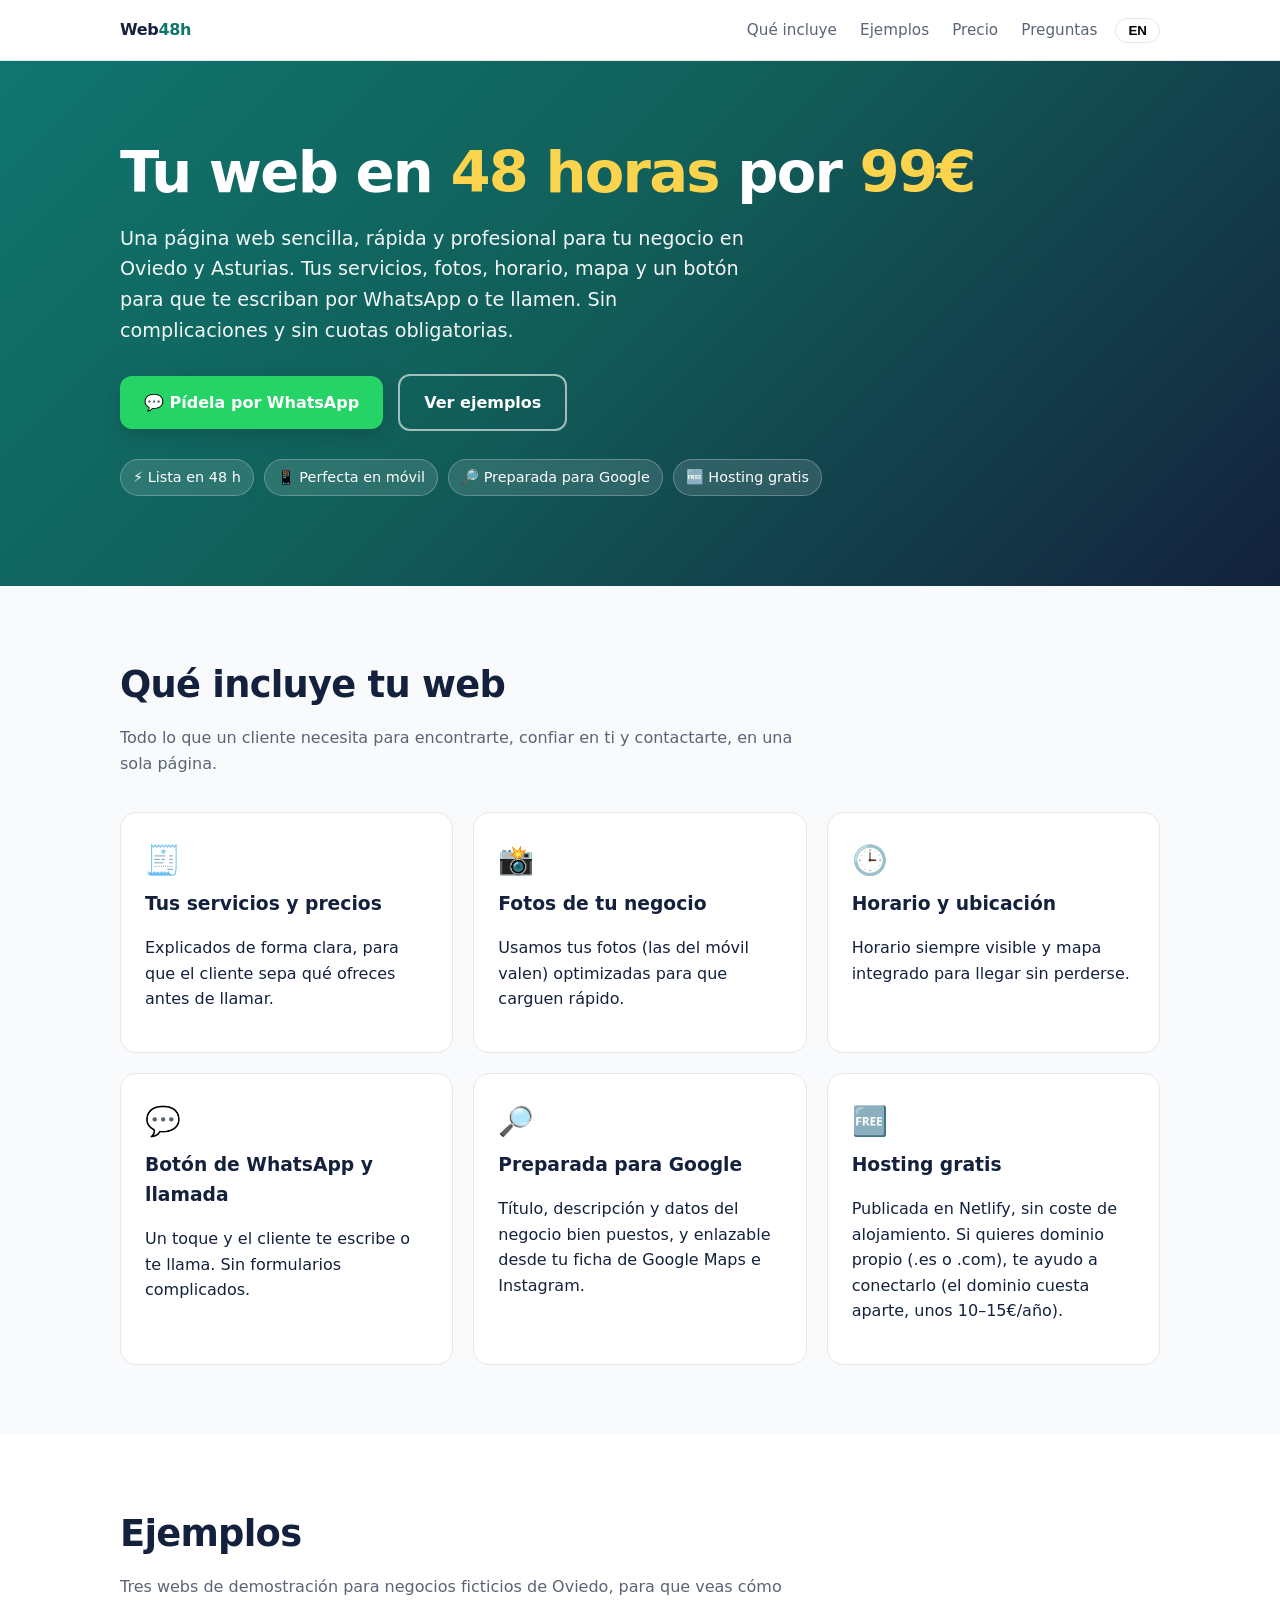
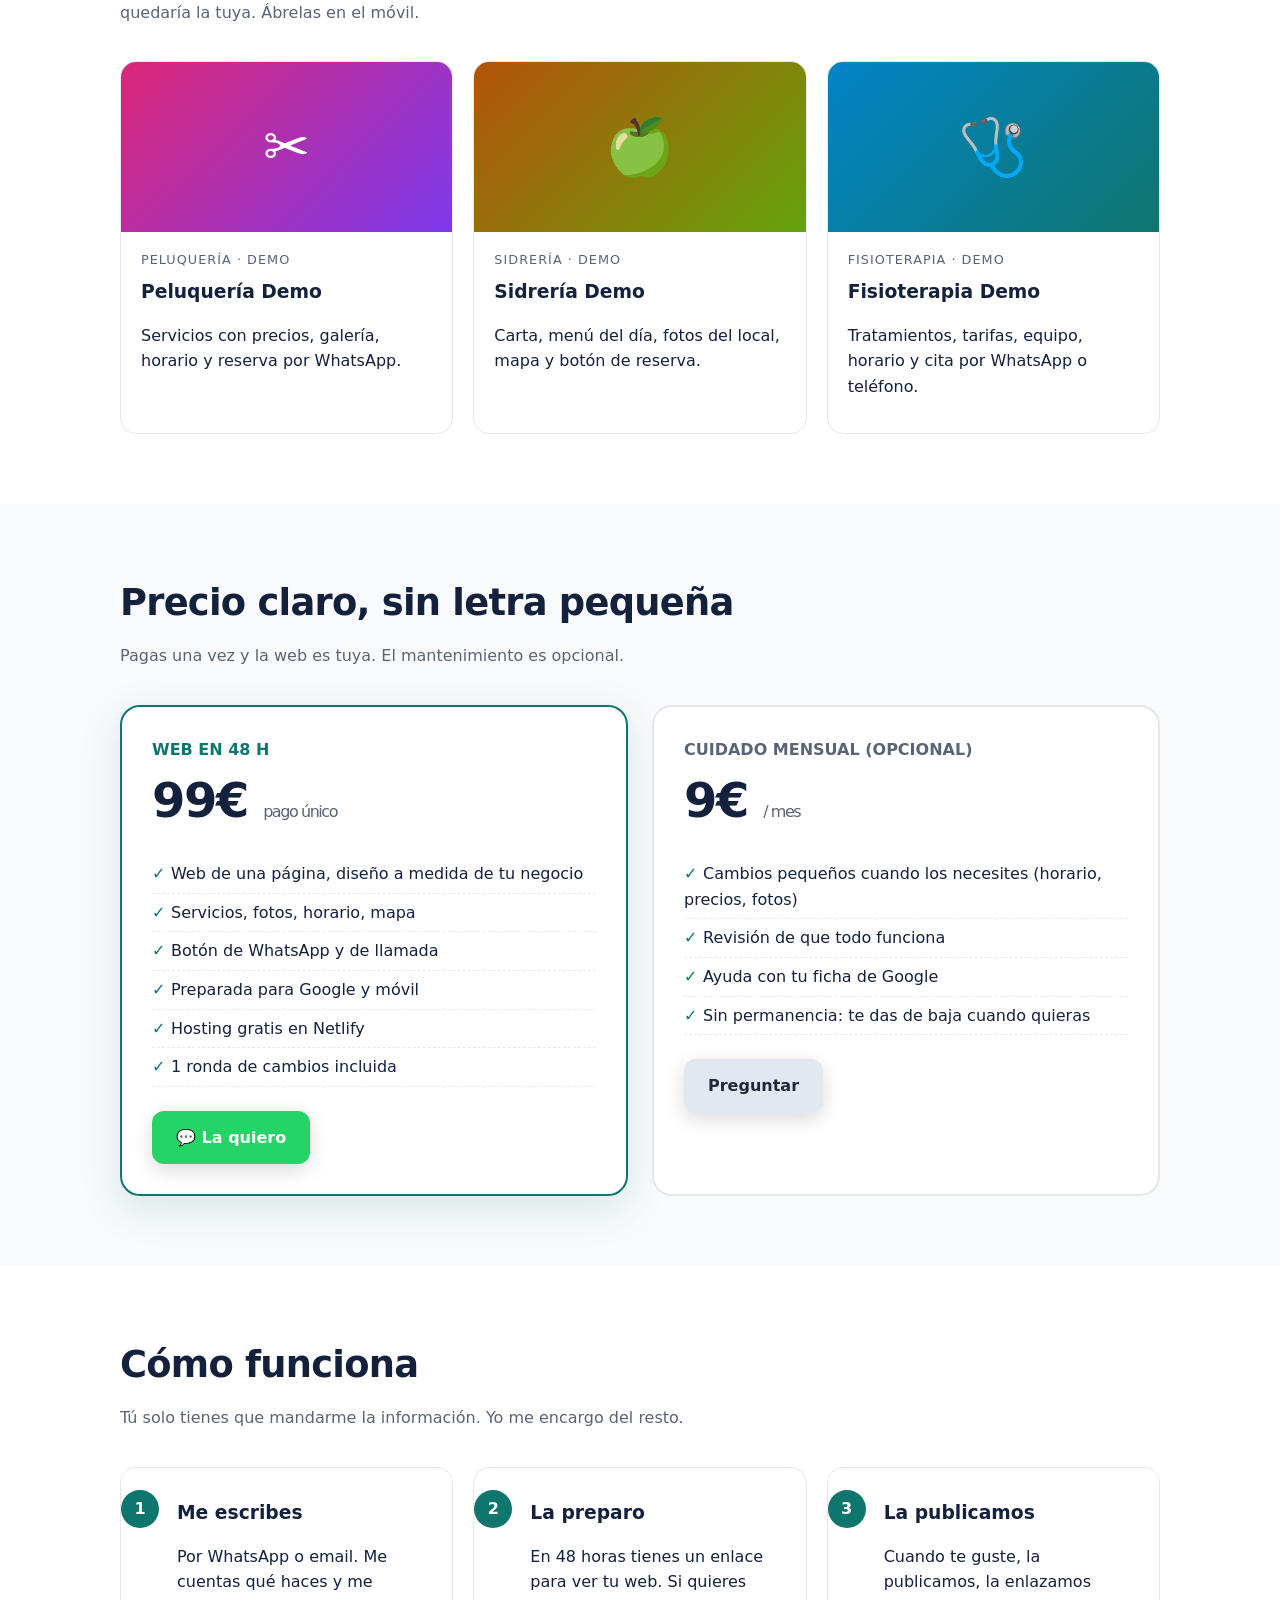
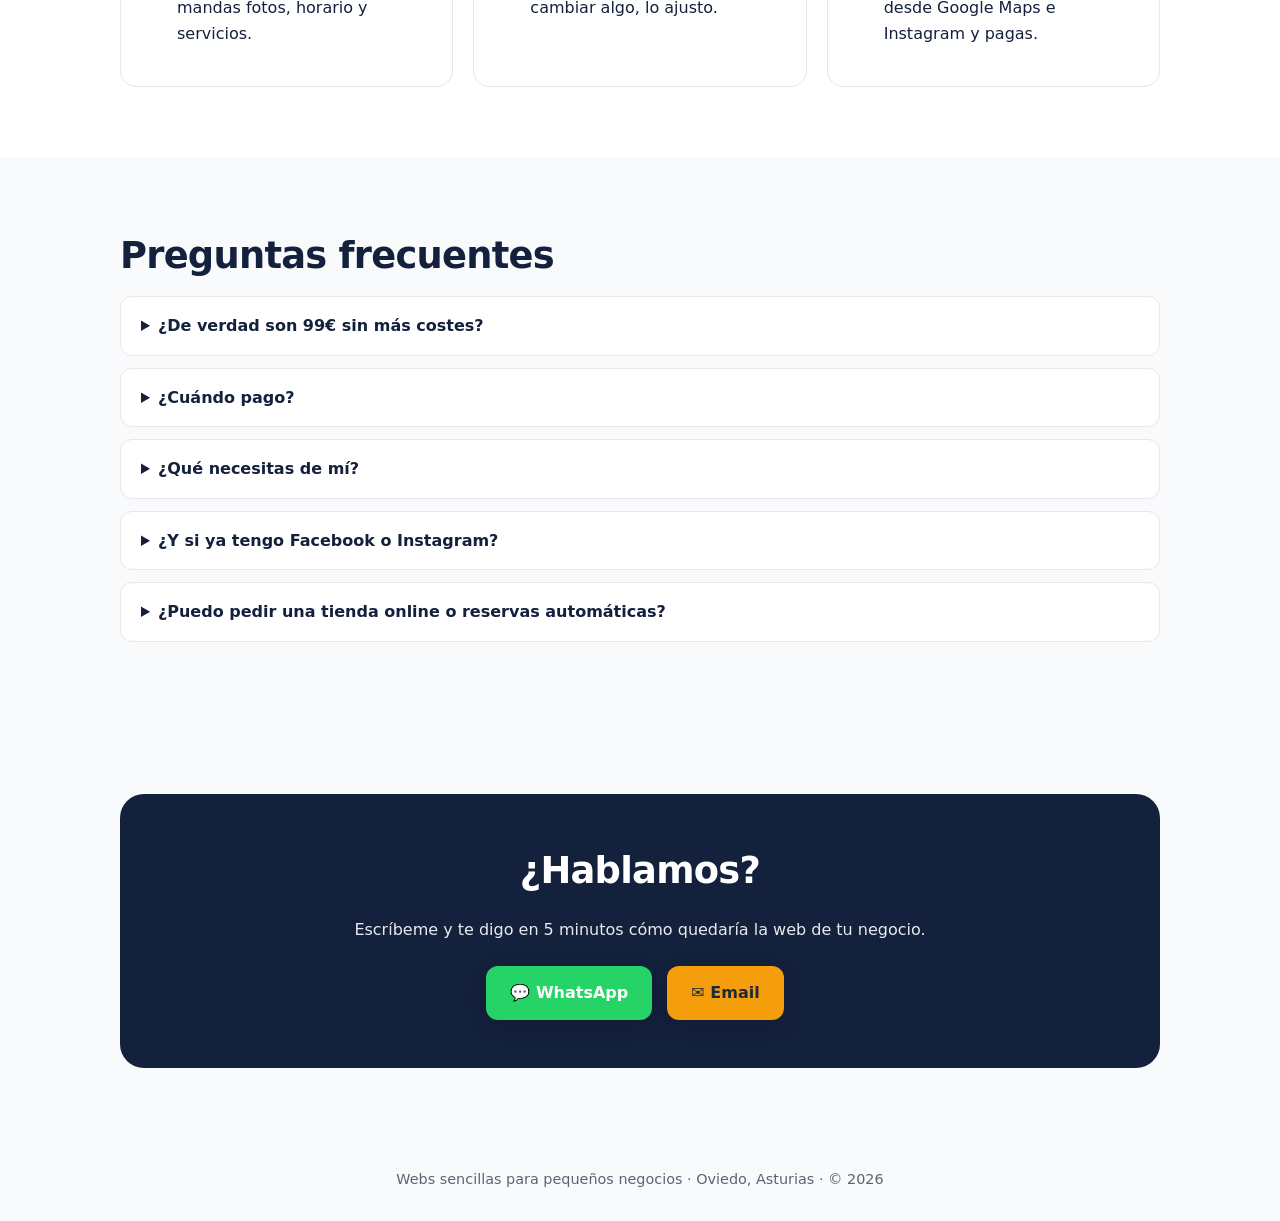
==== site/index.html @ c32708bf "Web48h offer page + 3 demo one-pagers" ====
<!DOCTYPE html>
<html lang="es">
<head>
<meta charset="utf-8">
<meta name="viewport" content="width=device-width, initial-scale=1">
<title>Tu web en 48 horas por 99€ | Webs para negocios de Oviedo y Asturias</title>
<meta name="description" content="Página web de una sola página para tu negocio en 48 horas por 99€: servicios, fotos, horario, mapa y botón de WhatsApp. Hosting gratis. Oviedo y Asturias.">
<meta property="og:title" content="Tu web en 48 horas por 99€">
<meta property="og:description" content="Web profesional de una página para pequeños negocios. Lista en 48 h. Hosting gratis.">
<style>
:root{--ink:#14213d;--muted:#5b6475;--brand:#0f766e;--brand2:#14b8a6;--accent:#f59e0b;--bg:#f8fafc;--card:#fff;--line:#e5e7eb}
*{box-sizing:border-box}html{scroll-behavior:smooth}
body{margin:0;font-family:system-ui,-apple-system,"Segoe UI",Roboto,Helvetica,Arial,sans-serif;color:var(--ink);background:var(--bg);line-height:1.6}
a{color:inherit}
.wrap{max-width:1080px;margin:0 auto;padding:0 20px}
header.top{position:sticky;top:0;background:rgba(255,255,255,.92);backdrop-filter:blur(8px);border-bottom:1px solid var(--line);z-index:10}
header.top .wrap{display:flex;align-items:center;justify-content:space-between;height:60px}
header.top .wrap>div{display:flex;align-items:center}
.logo{font-weight:800;letter-spacing:-.02em;text-decoration:none}.logo span{color:var(--brand)}
nav a{margin-left:18px;text-decoration:none;color:var(--muted);font-size:.95rem}
nav a:hover{color:var(--ink)}
.lang{margin-left:18px;border:1px solid var(--line);background:#fff;border-radius:999px;padding:4px 12px;cursor:pointer;font-weight:600}
.hero{background:linear-gradient(135deg,#0f766e 0%,#115e59 45%,#14213d 100%);color:#fff;padding:80px 0 90px}
.hero h1{font-size:clamp(2.2rem,5vw,3.6rem);line-height:1.1;margin:0 0 16px;letter-spacing:-.03em}
.hero h1 em{font-style:normal;color:#fcd34d}
.hero p.lead{font-size:1.2rem;max-width:640px;opacity:.95}
.btn{display:inline-flex;align-items:center;gap:8px;background:var(--accent);color:#1f2937;font-weight:700;text-decoration:none;padding:14px 24px;border-radius:12px;margin:8px 10px 0 0;box-shadow:0 6px 20px rgba(0,0,0,.15)}
.btn.ghost{background:transparent;color:#fff;border:2px solid rgba(255,255,255,.6);box-shadow:none}
.btn.wa{background:#25d366;color:#fff}
.badges{display:flex;flex-wrap:wrap;gap:10px;margin-top:28px}
.badge{background:rgba(255,255,255,.12);border:1px solid rgba(255,255,255,.25);padding:6px 12px;border-radius:999px;font-size:.9rem}
section{padding:70px 0}
h2{font-size:clamp(1.6rem,3vw,2.3rem);letter-spacing:-.02em;margin:0 0 10px}
.sub{color:var(--muted);margin:0 0 36px;max-width:680px}
.grid{display:grid;gap:20px}
.g3{grid-template-columns:repeat(auto-fit,minmax(250px,1fr))}
.card{background:var(--card);border:1px solid var(--line);border-radius:16px;padding:24px}
.card h3{margin:6px 0 8px}
.ico{font-size:1.8rem}
.price{display:grid;grid-template-columns:repeat(auto-fit,minmax(280px,1fr));gap:24px}
.plan{background:#fff;border:2px solid var(--line);border-radius:20px;padding:30px}
.plan.main{border-color:var(--brand);box-shadow:0 12px 40px rgba(15,118,110,.15)}
.plan .amt{font-size:3rem;font-weight:800;letter-spacing:-.03em}
.plan .amt small{font-size:1rem;color:var(--muted);font-weight:500}
.plan ul{padding-left:0;list-style:none}.plan li{padding:6px 0;border-bottom:1px dashed var(--line)}
.plan li::before{content:"✓ ";color:var(--brand);font-weight:800}
.demo{overflow:hidden;padding:0;text-decoration:none;transition:transform .15s}
.demo:hover{transform:translateY(-4px)}
.demo .thumb{height:170px;display:flex;align-items:center;justify-content:center;font-size:3.5rem;color:#fff}
.demo .body{padding:18px 20px}
.demo .tag{font-size:.8rem;color:var(--muted);text-transform:uppercase;letter-spacing:.08em}
.steps{counter-reset:s}.step{position:relative;padding-left:56px}
.step::before{counter-increment:s;content:counter(s);position:absolute;left:0;top:22px;width:38px;height:38px;border-radius:50%;background:var(--brand);color:#fff;display:flex;align-items:center;justify-content:center;font-weight:800}
details{background:#fff;border:1px solid var(--line);border-radius:12px;padding:16px 20px;margin-bottom:12px}
summary{font-weight:700;cursor:pointer}
.cta{background:var(--ink);color:#fff;border-radius:24px;padding:48px;text-align:center}
.cta p{opacity:.9}
footer{padding:30px 0;color:var(--muted);font-size:.9rem;text-align:center}
[data-en]{}
body.en [data-es-only]{display:none}
@media(max-width:700px){nav a{display:none}.cta{padding:30px 20px}}
</style>
</head>
<body>
<header class="top"><div class="wrap">
  <a class="logo" href="#">Web<span>48h</span></a>
  <div>
    <nav>
      <a href="#que" data-i18n="nav1">Qué incluye</a>
      <a href="#ejemplos" data-i18n="nav2">Ejemplos</a>
      <a href="#precio" data-i18n="nav3">Precio</a>
      <a href="#faq" data-i18n="nav4">Preguntas</a>
    </nav>
    <button class="lang" id="langBtn" aria-label="Cambiar idioma / Switch language">EN</button>
  </div>
</div></header>

<section class="hero"><div class="wrap">
  <h1 data-i18n-html="h1">Tu web en <em>48 horas</em> por <em>99€</em></h1>
  <p class="lead" data-i18n="lead">Una página web sencilla, rápida y profesional para tu negocio en Oviedo y Asturias. Tus servicios, fotos, horario, mapa y un botón para que te escriban por WhatsApp o te llamen. Sin complicaciones y sin cuotas obligatorias.</p>
  <a class="btn wa" href="#CONTACT" data-i18n="cta1">💬 Pídela por WhatsApp</a>
  <a class="btn ghost" href="#ejemplos" data-i18n="cta2">Ver ejemplos</a>
  <div class="badges">
    <span class="badge" data-i18n="b1">⚡ Lista en 48 h</span>
    <span class="badge" data-i18n="b2">📱 Perfecta en móvil</span>
    <span class="badge" data-i18n="b3">🔎 Preparada para Google</span>
    <span class="badge" data-i18n="b4">🆓 Hosting gratis</span>
  </div>
</div></section>

<section id="que"><div class="wrap">
  <h2 data-i18n="q_t">Qué incluye tu web</h2>
  <p class="sub" data-i18n="q_s">Todo lo que un cliente necesita para encontrarte, confiar en ti y contactarte, en una sola página.</p>
  <div class="grid g3">
    <div class="card"><div class="ico">🧾</div><h3 data-i18n="f1t">Tus servicios y precios</h3><p data-i18n="f1d">Explicados de forma clara, para que el cliente sepa qué ofreces antes de llamar.</p></div>
    <div class="card"><div class="ico">📸</div><h3 data-i18n="f2t">Fotos de tu negocio</h3><p data-i18n="f2d">Usamos tus fotos (las del móvil valen) optimizadas para que carguen rápido.</p></div>
    <div class="card"><div class="ico">🕒</div><h3 data-i18n="f3t">Horario y ubicación</h3><p data-i18n="f3d">Horario siempre visible y mapa integrado para llegar sin perderse.</p></div>
    <div class="card"><div class="ico">💬</div><h3 data-i18n="f4t">Botón de WhatsApp y llamada</h3><p data-i18n="f4d">Un toque y el cliente te escribe o te llama. Sin formularios complicados.</p></div>
    <div class="card"><div class="ico">🔎</div><h3 data-i18n="f5t">Preparada para Google</h3><p data-i18n="f5d">Título, descripción y datos del negocio bien puestos, y enlazable desde tu ficha de Google Maps e Instagram.</p></div>
    <div class="card"><div class="ico">🆓</div><h3 data-i18n="f6t">Hosting gratis</h3><p data-i18n="f6d">Publicada en Netlify, sin coste de alojamiento. Si quieres dominio propio (.es o .com), te ayudo a conectarlo (el dominio cuesta aparte, unos 10–15€/año).</p></div>
  </div>
</div></section>

<section id="ejemplos" style="background:#fff"><div class="wrap">
  <h2 data-i18n="e_t">Ejemplos</h2>
  <p class="sub" data-i18n="e_s">Tres webs de demostración para negocios ficticios de Oviedo, para que veas cómo quedaría la tuya. Ábrelas en el móvil.</p>
  <div class="grid g3">
    <a class="card demo" href="demo-peluqueria/"><div class="thumb" style="background:linear-gradient(135deg,#db2777,#7c3aed)">✂️</div><div class="body"><div class="tag" data-i18n="d1tag">Peluquería · Demo</div><h3>Peluquería Demo</h3><p data-i18n="d1d">Servicios con precios, galería, horario y reserva por WhatsApp.</p></div></a>
    <a class="card demo" href="demo-sidreria/"><div class="thumb" style="background:linear-gradient(135deg,#b45309,#65a30d)">🍏</div><div class="body"><div class="tag" data-i18n="d2tag">Sidrería · Demo</div><h3>Sidrería Demo</h3><p data-i18n="d2d">Carta, menú del día, fotos del local, mapa y botón de reserva.</p></div></a>
    <a class="card demo" href="demo-fisioterapia/"><div class="thumb" style="background:linear-gradient(135deg,#0284c7,#0f766e)">🩺</div><div class="body"><div class="tag" data-i18n="d3tag">Fisioterapia · Demo</div><h3>Fisioterapia Demo</h3><p data-i18n="d3d">Tratamientos, tarifas, equipo, horario y cita por WhatsApp o teléfono.</p></div></a>
  </div>
</div></section>

<section id="precio"><div class="wrap">
  <h2 data-i18n="p_t">Precio claro, sin letra pequeña</h2>
  <p class="sub" data-i18n="p_s">Pagas una vez y la web es tuya. El mantenimiento es opcional.</p>
  <div class="price">
    <div class="plan main">
      <div class="tag" style="color:var(--brand);font-weight:700" data-i18n="pl1tag">WEB EN 48 H</div>
      <div class="amt">99€ <small data-i18n="pl1once">pago único</small></div>
      <ul>
        <li data-i18n="pl1a">Web de una página, diseño a medida de tu negocio</li>
        <li data-i18n="pl1b">Servicios, fotos, horario, mapa</li>
        <li data-i18n="pl1c">Botón de WhatsApp y de llamada</li>
        <li data-i18n="pl1d">Preparada para Google y móvil</li>
        <li data-i18n="pl1e">Hosting gratis en Netlify</li>
        <li data-i18n="pl1f">1 ronda de cambios incluida</li>
      </ul>
      <a class="btn wa" href="#CONTACT" data-i18n="cta3">💬 La quiero</a>
    </div>
    <div class="plan">
      <div class="tag" style="color:var(--muted);font-weight:700" data-i18n="pl2tag">CUIDADO MENSUAL (OPCIONAL)</div>
      <div class="amt">9€ <small data-i18n="pl2mo">/ mes</small></div>
      <ul>
        <li data-i18n="pl2a">Cambios pequeños cuando los necesites (horario, precios, fotos)</li>
        <li data-i18n="pl2b">Revisión de que todo funciona</li>
        <li data-i18n="pl2c">Ayuda con tu ficha de Google</li>
        <li data-i18n="pl2d">Sin permanencia: te das de baja cuando quieras</li>
      </ul>
      <a class="btn" href="#CONTACT" style="background:#e2e8f0" data-i18n="cta4">Preguntar</a>
    </div>
  </div>
</div></section>

<section style="background:#fff"><div class="wrap">
  <h2 data-i18n="s_t">Cómo funciona</h2>
  <p class="sub" data-i18n="s_s">Tú solo tienes que mandarme la información. Yo me encargo del resto.</p>
  <div class="grid g3 steps">
    <div class="card step"><h3 data-i18n="s1t">Me escribes</h3><p data-i18n="s1d">Por WhatsApp o email. Me cuentas qué haces y me mandas fotos, horario y servicios.</p></div>
    <div class="card step"><h3 data-i18n="s2t">La preparo</h3><p data-i18n="s2d">En 48 horas tienes un enlace para ver tu web. Si quieres cambiar algo, lo ajusto.</p></div>
    <div class="card step"><h3 data-i18n="s3t">La publicamos</h3><p data-i18n="s3d">Cuando te guste, la publicamos, la enlazamos desde Google Maps e Instagram y pagas.</p></div>
  </div>
</div></section>

<section id="faq"><div class="wrap">
  <h2 data-i18n="faq_t">Preguntas frecuentes</h2>
  <details><summary data-i18n="fq1">¿De verdad son 99€ sin más costes?</summary><p data-i18n="fa1">Sí. La web y el hosting en Netlify no tienen coste adicional. Lo único opcional es un dominio propio (.es / .com, unos 10–15€ al año, lo pagas tú directamente) y el cuidado mensual de 9€ si lo quieres.</p></details>
  <details><summary data-i18n="fq2">¿Cuándo pago?</summary><p data-i18n="fa2">Cuando hayas visto la web y te guste. Así no arriesgas nada.</p></details>
  <details><summary data-i18n="fq3">¿Qué necesitas de mí?</summary><p data-i18n="fa3">Nombre del negocio, servicios (y precios si quieres mostrarlos), horario, dirección, teléfono/WhatsApp y unas cuantas fotos. Si ya tienes Instagram o ficha de Google, puedo sacar mucho de ahí.</p></details>
  <details><summary data-i18n="fq4">¿Y si ya tengo Facebook o Instagram?</summary><p data-i18n="fa4">Perfecto, se complementan. Las redes van bien para el día a día, pero una web aparece en Google, carga rápido y da toda la información de un vistazo sin necesidad de tener cuenta.</p></details>
  <details><summary data-i18n="fq5">¿Puedo pedir una tienda online o reservas automáticas?</summary><p data-i18n="fa5">Esta oferta es para una web de una página. Si necesitas algo más grande, lo hablamos y te doy un presupuesto aparte.</p></details>
</div></section>

<section><div class="wrap">
  <div class="cta">
    <h2 data-i18n="c_t">¿Hablamos?</h2>
    <p data-i18n="c_s">Escríbeme y te digo en 5 minutos cómo quedaría la web de tu negocio.</p>
    <a class="btn wa" href="#CONTACT" data-i18n="cta5">💬 WhatsApp</a>
    <a class="btn" href="#CONTACT" data-i18n="cta6">✉️ Email</a>
  </div>
</div></section>

<footer><div class="wrap"><span data-i18n="foot">Webs sencillas para pequeños negocios · Oviedo, Asturias</span> · © 2026</div></footer>

<script>
const EN={
nav1:"What's included",nav2:"Examples",nav3:"Price",nav4:"FAQ",
h1:'Your website in <em>48 hours</em> for <em>€99</em>',
lead:"A simple, fast, professional website for your business in Oviedo and Asturias. Your services, photos, opening hours, map and a button so customers can WhatsApp or call you. No hassle and no mandatory fees.",
cta1:"💬 Ask on WhatsApp",cta2:"See examples",b1:"⚡ Ready in 48 h",b2:"📱 Mobile-perfect",b3:"🔎 Google-ready",b4:"🆓 Free hosting",
q_t:"What your website includes",q_s:"Everything a customer needs to find you, trust you and contact you — on a single page.",
f1t:"Your services and prices",f1d:"Clearly explained, so customers know what you offer before they call.",
f2t:"Photos of your business",f2d:"We use your photos (phone photos are fine), optimised to load fast.",
f3t:"Hours and location",f3d:"Opening hours always visible and an embedded map so nobody gets lost.",
f4t:"WhatsApp and call button",f4d:"One tap and the customer messages or calls you. No complicated forms.",
f5t:"Google-ready",f5d:"Proper title, description and business details, linkable from your Google Maps listing and Instagram.",
f6t:"Free hosting",f6d:"Published on Netlify at no hosting cost. Want your own domain (.es or .com)? I'll help connect it (the domain itself costs about €10–15/year).",
e_t:"Examples",e_s:"Three demo websites for fictional Oviedo businesses, so you can see how yours would look. Open them on your phone.",
d1tag:"Hair salon · Demo",d1d:"Services with prices, gallery, hours and WhatsApp booking.",
d2tag:"Cider house · Demo",d2d:"Menu, daily set menu, photos, map and booking button.",
d3tag:"Physiotherapy · Demo",d3d:"Treatments, rates, team, hours and appointments via WhatsApp or phone.",
p_t:"Clear pricing, no fine print",p_s:"Pay once and the website is yours. Maintenance is optional.",
pl1tag:"WEBSITE IN 48 H",pl1once:"one-off",pl1a:"One-page website, designed for your business",pl1b:"Services, photos, hours, map",pl1c:"WhatsApp and call button",pl1d:"Google- and mobile-ready",pl1e:"Free hosting on Netlify",pl1f:"1 round of changes included",cta3:"💬 I want it",
pl2tag:"MONTHLY CARE (OPTIONAL)",pl2mo:"/ month",pl2a:"Small changes whenever you need them (hours, prices, photos)",pl2b:"Regular check that everything works",pl2c:"Help with your Google Business listing",pl2d:"No lock-in: cancel anytime",cta4:"Ask",
s_t:"How it works",s_s:"You just send me the info. I handle the rest.",
s1t:"You message me",s1d:"Via WhatsApp or email. Tell me what you do and send photos, hours and services.",
s2t:"I build it",s2d:"Within 48 hours you get a link to preview your site. Want changes? I'll adjust it.",
s3t:"We publish it",s3d:"Once you're happy, we publish it, link it from Google Maps and Instagram, and you pay.",
faq_t:"FAQ",fq1:"Is it really €99 with no extra costs?",fa1:"Yes. The website and Netlify hosting have no extra cost. The only optional extras are your own domain (.es / .com, about €10–15/year, paid directly by you) and the €9 monthly care if you want it.",
fq2:"When do I pay?",fa2:"Once you've seen the website and you like it. So there's no risk for you.",
fq3:"What do you need from me?",fa3:"Business name, services (and prices if you want to show them), hours, address, phone/WhatsApp and a few photos. If you already have Instagram or a Google listing, I can take a lot from there.",
fq4:"What if I already have Facebook or Instagram?",fa4:"Great — they complement each other. Social media is good for day-to-day, but a website shows up on Google, loads fast and gives all the info at a glance without needing an account.",
fq5:"Can I get an online shop or automatic bookings?",fa5:"This offer is for a one-page website. If you need something bigger, let's talk and I'll quote it separately.",
c_t:"Shall we talk?",c_s:"Message me and in 5 minutes I'll tell you how your business website could look.",cta5:"💬 WhatsApp",cta6:"✉️ Email",
foot:"Simple websites for small businesses · Oviedo, Asturias"};
const ES={};document.querySelectorAll('[data-i18n]').forEach(e=>ES[e.dataset.i18n]=e.textContent);
document.querySelectorAll('[data-i18n-html]').forEach(e=>ES[e.dataset.i18nHtml]=e.innerHTML);
const ES_TITLE=document.title,EN_TITLE="Your website in 48 hours for €99 | Websites for Oviedo & Asturias businesses";
function setLang(l){const d=l==='en'?EN:ES;
document.querySelectorAll('[data-i18n]').forEach(e=>{const k=e.dataset.i18n;if(d[k])e.textContent=d[k]});
document.querySelectorAll('[data-i18n-html]').forEach(e=>{const k=e.dataset.i18nHtml;if(d[k])e.innerHTML=d[k]});
document.documentElement.lang=l;document.title=l==='en'?EN_TITLE:ES_TITLE;
document.getElementById('langBtn').textContent=l==='en'?'ES':'EN';try{localStorage.setItem('lang',l)}catch(e){}}
document.getElementById('langBtn').onclick=()=>setLang(document.documentElement.lang==='en'?'es':'en');
if(location.hash==='#en'||(()=>{try{return localStorage.getItem('lang')==='en'}catch(e){return false}})())setLang('en');
</script>
</body>
</html>
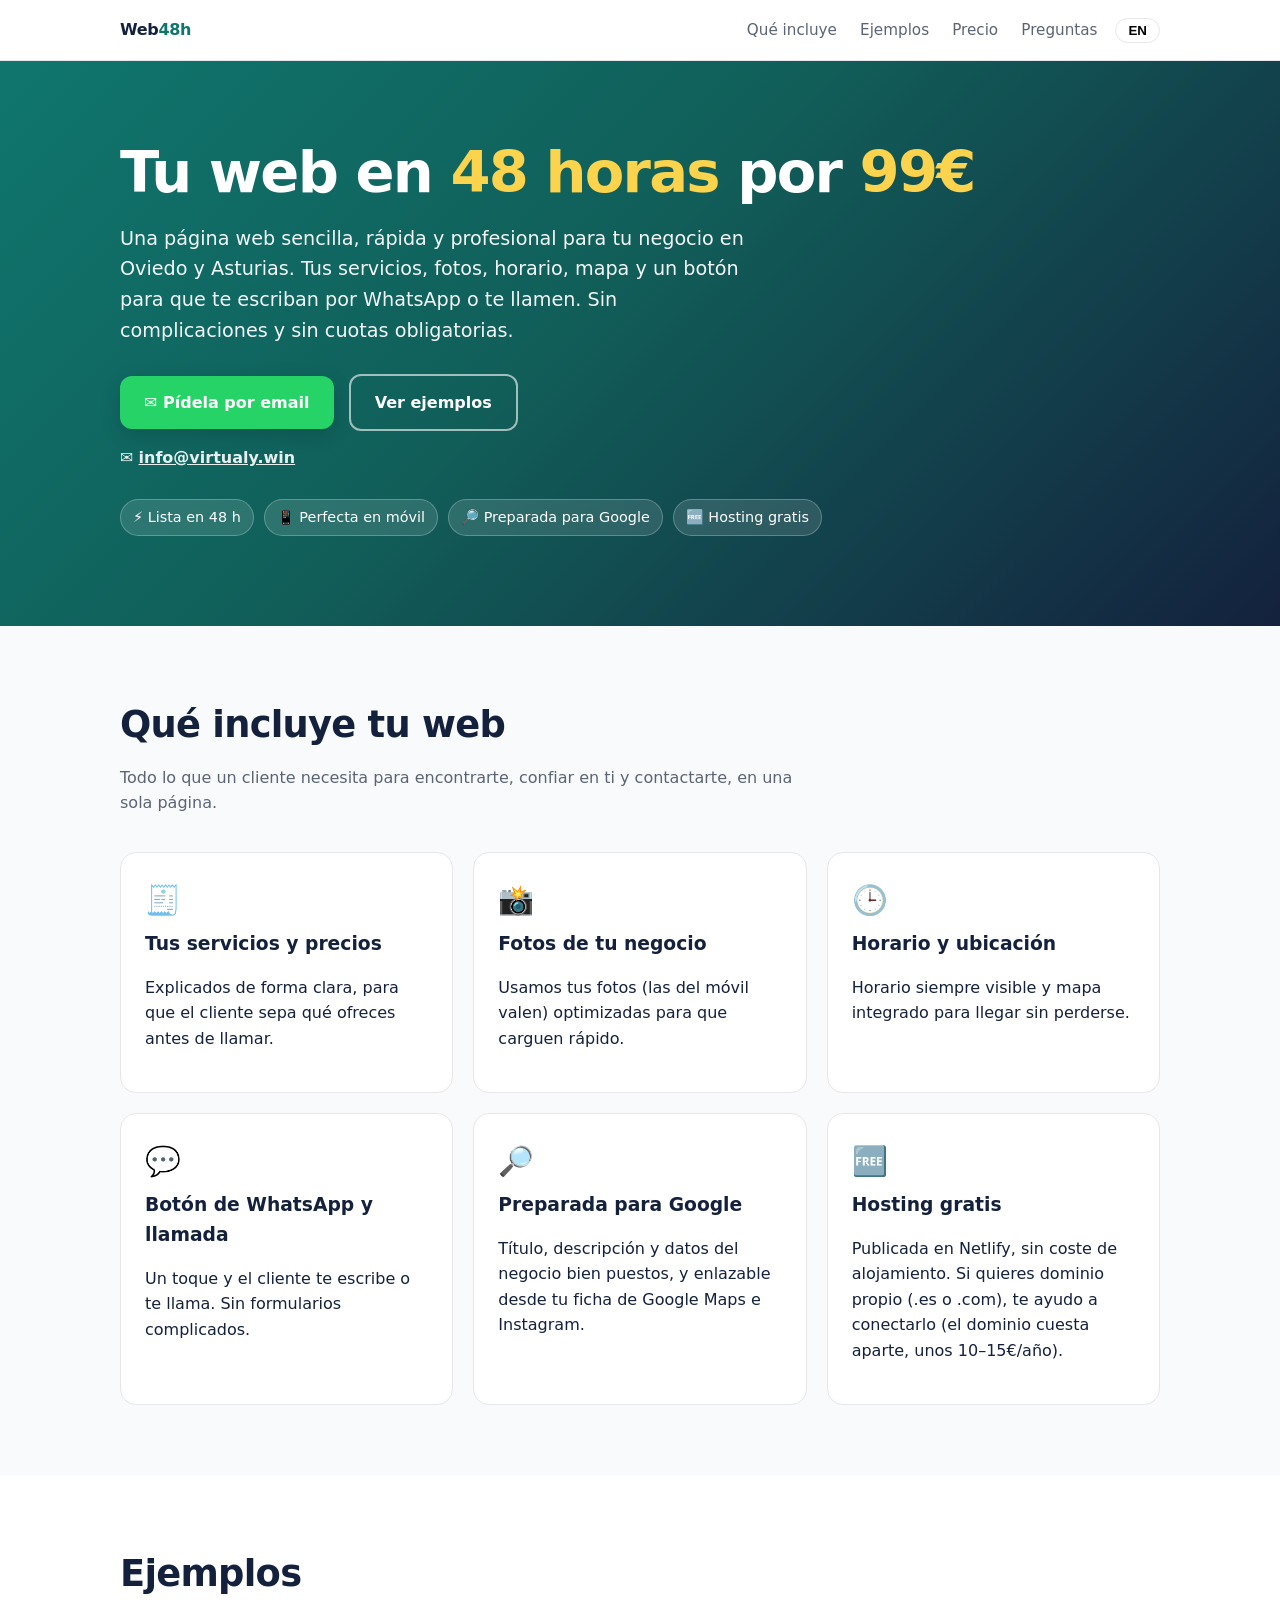
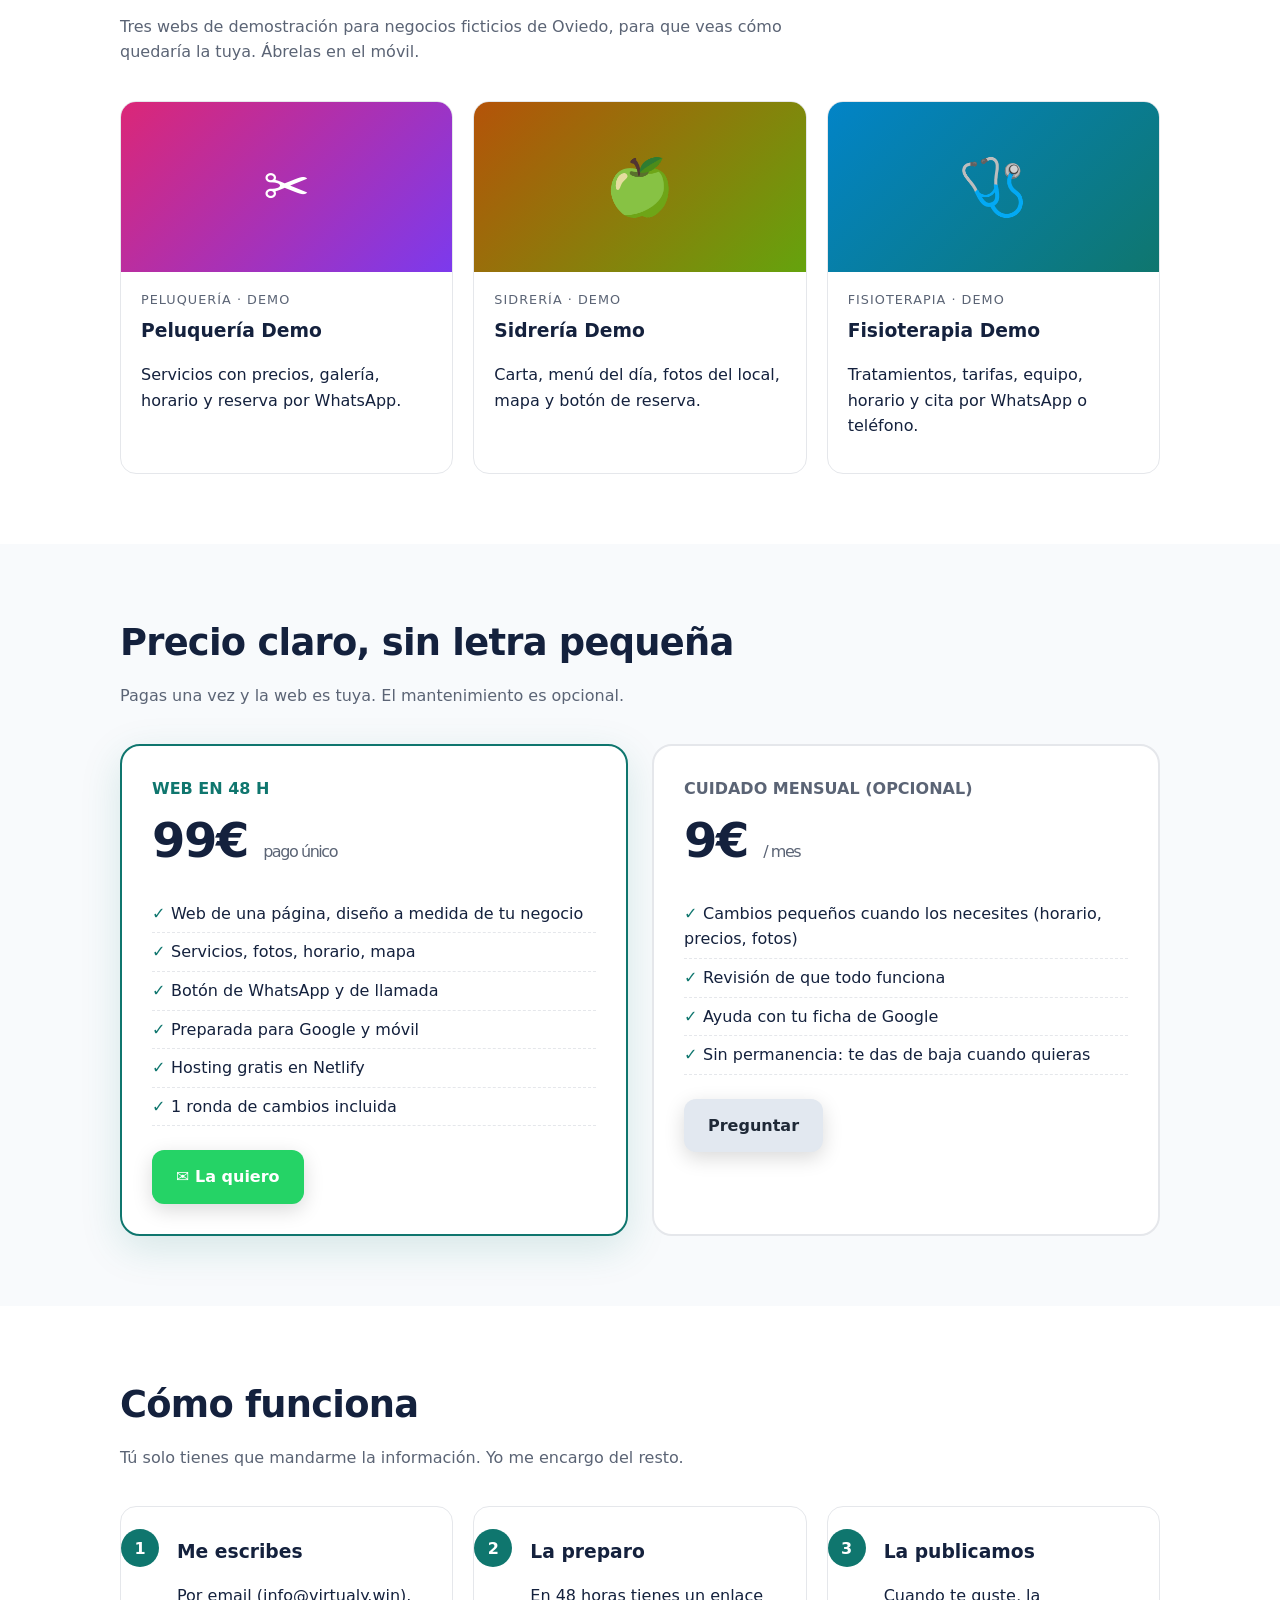
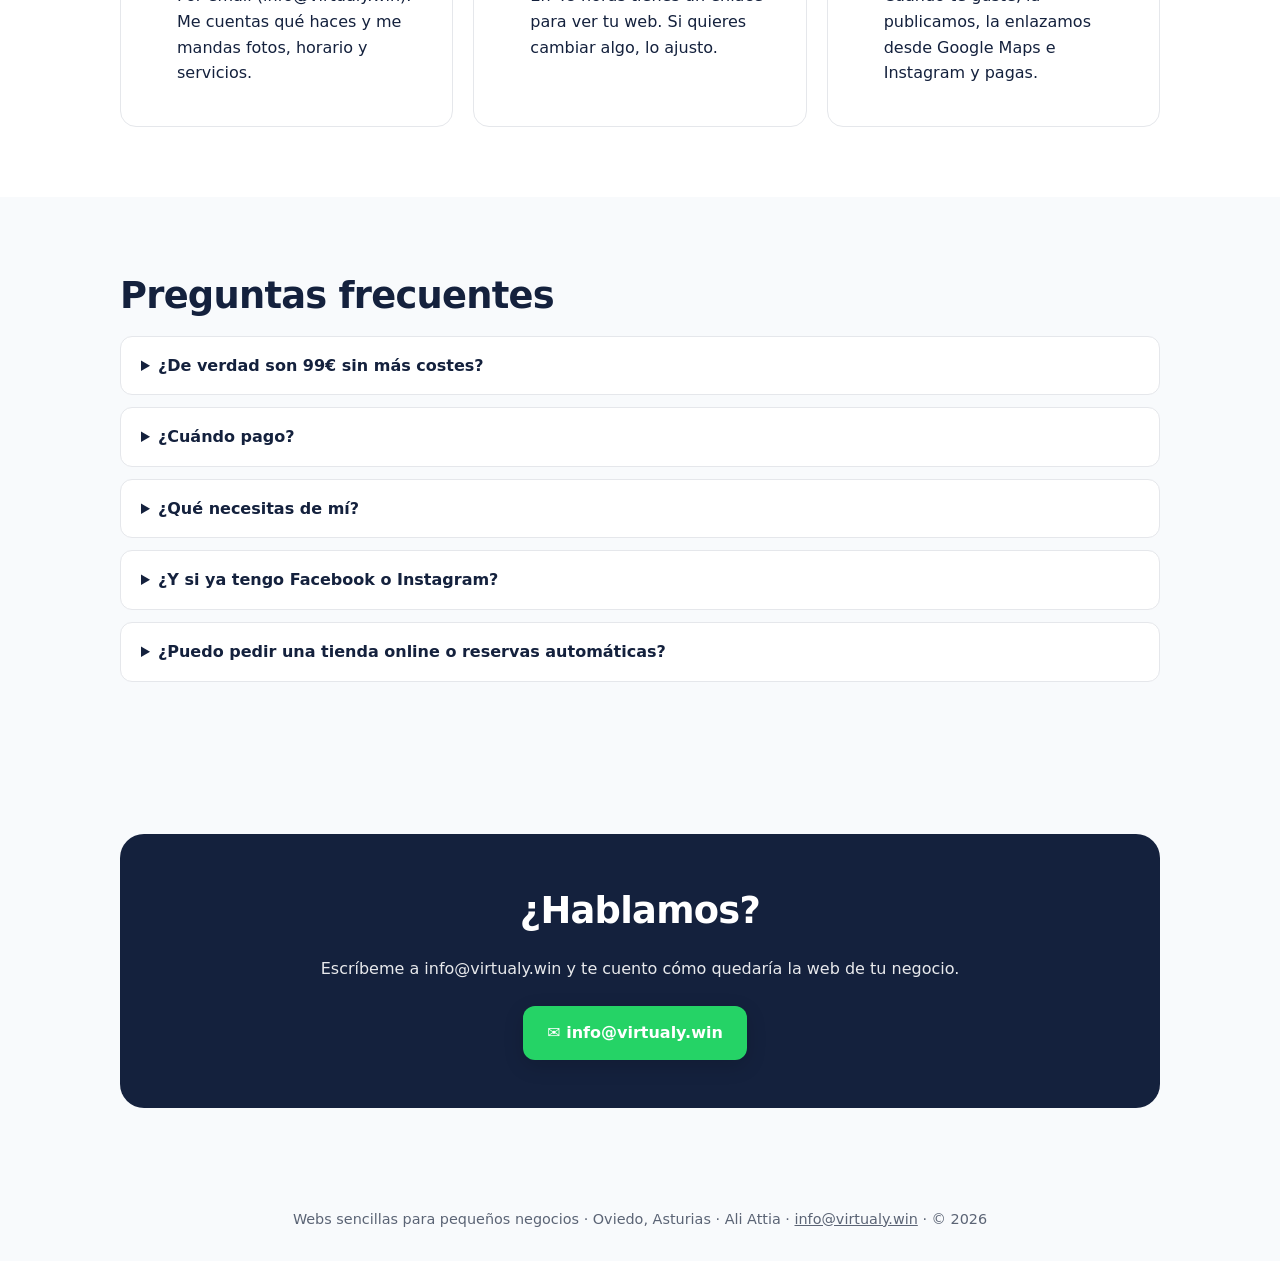
==== commit b7da3ae2: "Use info@virtualy.win as contact address" ====
--- a/site/index.html
+++ b/site/index.html
@@ -78,8 +78,9 @@
 <section class="hero"><div class="wrap">
   <h1 data-i18n-html="h1">Tu web en <em>48 horas</em> por <em>99€</em></h1>
   <p class="lead" data-i18n="lead">Una página web sencilla, rápida y profesional para tu negocio en Oviedo y Asturias. Tus servicios, fotos, horario, mapa y un botón para que te escriban por WhatsApp o te llamen. Sin complicaciones y sin cuotas obligatorias.</p>
-  <a class="btn wa" href="#CONTACT" data-i18n="cta1">💬 Pídela por WhatsApp</a>
+  <a class="btn wa" href="mailto:info@virtualy.win?subject=Quiero%20mi%20web%20en%2048h" data-i18n="cta1">✉️ Pídela por email</a>
   <a class="btn ghost" href="#ejemplos" data-i18n="cta2">Ver ejemplos</a>
+  <p style="margin:14px 0 0;opacity:.9">✉️ <a href="mailto:info@virtualy.win?subject=Quiero%20mi%20web%20en%2048h" style="color:#fff;font-weight:700">info@virtualy.win</a></p>
   <div class="badges">
     <span class="badge" data-i18n="b1">⚡ Lista en 48 h</span>
     <span class="badge" data-i18n="b2">📱 Perfecta en móvil</span>
@@ -126,7 +127,7 @@
         <li data-i18n="pl1e">Hosting gratis en Netlify</li>
         <li data-i18n="pl1f">1 ronda de cambios incluida</li>
       </ul>
-      <a class="btn wa" href="#CONTACT" data-i18n="cta3">💬 La quiero</a>
+      <a class="btn wa" href="mailto:info@virtualy.win?subject=Quiero%20mi%20web%20en%2048h" data-i18n="cta3">✉️ La quiero</a>
     </div>
     <div class="plan">
       <div class="tag" style="color:var(--muted);font-weight:700" data-i18n="pl2tag">CUIDADO MENSUAL (OPCIONAL)</div>
@@ -137,7 +138,7 @@
         <li data-i18n="pl2c">Ayuda con tu ficha de Google</li>
         <li data-i18n="pl2d">Sin permanencia: te das de baja cuando quieras</li>
       </ul>
-      <a class="btn" href="#CONTACT" style="background:#e2e8f0" data-i18n="cta4">Preguntar</a>
+      <a class="btn" href="mailto:info@virtualy.win?subject=Quiero%20mi%20web%20en%2048h" style="background:#e2e8f0" data-i18n="cta4">Preguntar</a>
     </div>
   </div>
 </div></section>
@@ -146,7 +147,7 @@
   <h2 data-i18n="s_t">Cómo funciona</h2>
   <p class="sub" data-i18n="s_s">Tú solo tienes que mandarme la información. Yo me encargo del resto.</p>
   <div class="grid g3 steps">
-    <div class="card step"><h3 data-i18n="s1t">Me escribes</h3><p data-i18n="s1d">Por WhatsApp o email. Me cuentas qué haces y me mandas fotos, horario y servicios.</p></div>
+    <div class="card step"><h3 data-i18n="s1t">Me escribes</h3><p data-i18n="s1d">Por email (info@virtualy.win). Me cuentas qué haces y me mandas fotos, horario y servicios.</p></div>
     <div class="card step"><h3 data-i18n="s2t">La preparo</h3><p data-i18n="s2d">En 48 horas tienes un enlace para ver tu web. Si quieres cambiar algo, lo ajusto.</p></div>
     <div class="card step"><h3 data-i18n="s3t">La publicamos</h3><p data-i18n="s3d">Cuando te guste, la publicamos, la enlazamos desde Google Maps e Instagram y pagas.</p></div>
   </div>
@@ -164,20 +165,20 @@
 <section><div class="wrap">
   <div class="cta">
     <h2 data-i18n="c_t">¿Hablamos?</h2>
-    <p data-i18n="c_s">Escríbeme y te digo en 5 minutos cómo quedaría la web de tu negocio.</p>
-    <a class="btn wa" href="#CONTACT" data-i18n="cta5">💬 WhatsApp</a>
-    <a class="btn" href="#CONTACT" data-i18n="cta6">✉️ Email</a>
-  </div>
-</div></section>
-
-<footer><div class="wrap"><span data-i18n="foot">Webs sencillas para pequeños negocios · Oviedo, Asturias</span> · © 2026</div></footer>
+    <p data-i18n="c_s">Escríbeme a info@virtualy.win y te cuento cómo quedaría la web de tu negocio.</p>
+    <a class="btn wa" href="mailto:info@virtualy.win?subject=Quiero%20mi%20web%20en%2048h" data-i18n="cta5">✉️ info@virtualy.win</a>
+    
+  </div>
+</div></section>
+
+<footer><div class="wrap"><span data-i18n="foot">Webs sencillas para pequeños negocios · Oviedo, Asturias</span> · Ali Attia · <a href="mailto:info@virtualy.win?subject=Quiero%20mi%20web%20en%2048h">info@virtualy.win</a> · © 2026</div></footer>
 
 <script>
 const EN={
 nav1:"What's included",nav2:"Examples",nav3:"Price",nav4:"FAQ",
 h1:'Your website in <em>48 hours</em> for <em>€99</em>',
 lead:"A simple, fast, professional website for your business in Oviedo and Asturias. Your services, photos, opening hours, map and a button so customers can WhatsApp or call you. No hassle and no mandatory fees.",
-cta1:"💬 Ask on WhatsApp",cta2:"See examples",b1:"⚡ Ready in 48 h",b2:"📱 Mobile-perfect",b3:"🔎 Google-ready",b4:"🆓 Free hosting",
+cta1:"✉️ Ask by email",cta2:"See examples",b1:"⚡ Ready in 48 h",b2:"📱 Mobile-perfect",b3:"🔎 Google-ready",b4:"🆓 Free hosting",
 q_t:"What your website includes",q_s:"Everything a customer needs to find you, trust you and contact you — on a single page.",
 f1t:"Your services and prices",f1d:"Clearly explained, so customers know what you offer before they call.",
 f2t:"Photos of your business",f2d:"We use your photos (phone photos are fine), optimised to load fast.",
@@ -190,10 +191,10 @@
 d2tag:"Cider house · Demo",d2d:"Menu, daily set menu, photos, map and booking button.",
 d3tag:"Physiotherapy · Demo",d3d:"Treatments, rates, team, hours and appointments via WhatsApp or phone.",
 p_t:"Clear pricing, no fine print",p_s:"Pay once and the website is yours. Maintenance is optional.",
-pl1tag:"WEBSITE IN 48 H",pl1once:"one-off",pl1a:"One-page website, designed for your business",pl1b:"Services, photos, hours, map",pl1c:"WhatsApp and call button",pl1d:"Google- and mobile-ready",pl1e:"Free hosting on Netlify",pl1f:"1 round of changes included",cta3:"💬 I want it",
+pl1tag:"WEBSITE IN 48 H",pl1once:"one-off",pl1a:"One-page website, designed for your business",pl1b:"Services, photos, hours, map",pl1c:"WhatsApp and call button",pl1d:"Google- and mobile-ready",pl1e:"Free hosting on Netlify",pl1f:"1 round of changes included",cta3:"✉️ I want it",
 pl2tag:"MONTHLY CARE (OPTIONAL)",pl2mo:"/ month",pl2a:"Small changes whenever you need them (hours, prices, photos)",pl2b:"Regular check that everything works",pl2c:"Help with your Google Business listing",pl2d:"No lock-in: cancel anytime",cta4:"Ask",
 s_t:"How it works",s_s:"You just send me the info. I handle the rest.",
-s1t:"You message me",s1d:"Via WhatsApp or email. Tell me what you do and send photos, hours and services.",
+s1t:"You message me",s1d:"By email (info@virtualy.win). Tell me what you do and send photos, hours and services.",
 s2t:"I build it",s2d:"Within 48 hours you get a link to preview your site. Want changes? I'll adjust it.",
 s3t:"We publish it",s3d:"Once you're happy, we publish it, link it from Google Maps and Instagram, and you pay.",
 faq_t:"FAQ",fq1:"Is it really €99 with no extra costs?",fa1:"Yes. The website and Netlify hosting have no extra cost. The only optional extras are your own domain (.es / .com, about €10–15/year, paid directly by you) and the €9 monthly care if you want it.",
@@ -201,7 +202,7 @@
 fq3:"What do you need from me?",fa3:"Business name, services (and prices if you want to show them), hours, address, phone/WhatsApp and a few photos. If you already have Instagram or a Google listing, I can take a lot from there.",
 fq4:"What if I already have Facebook or Instagram?",fa4:"Great — they complement each other. Social media is good for day-to-day, but a website shows up on Google, loads fast and gives all the info at a glance without needing an account.",
 fq5:"Can I get an online shop or automatic bookings?",fa5:"This offer is for a one-page website. If you need something bigger, let's talk and I'll quote it separately.",
-c_t:"Shall we talk?",c_s:"Message me and in 5 minutes I'll tell you how your business website could look.",cta5:"💬 WhatsApp",cta6:"✉️ Email",
+c_t:"Shall we talk?",c_s:"Email me at info@virtualy.win and I'll tell you how your business website could look.",cta5:"✉️ info@virtualy.win",
 foot:"Simple websites for small businesses · Oviedo, Asturias"};
 const ES={};document.querySelectorAll('[data-i18n]').forEach(e=>ES[e.dataset.i18n]=e.textContent);
 document.querySelectorAll('[data-i18n-html]').forEach(e=>ES[e.dataset.i18nHtml]=e.innerHTML);
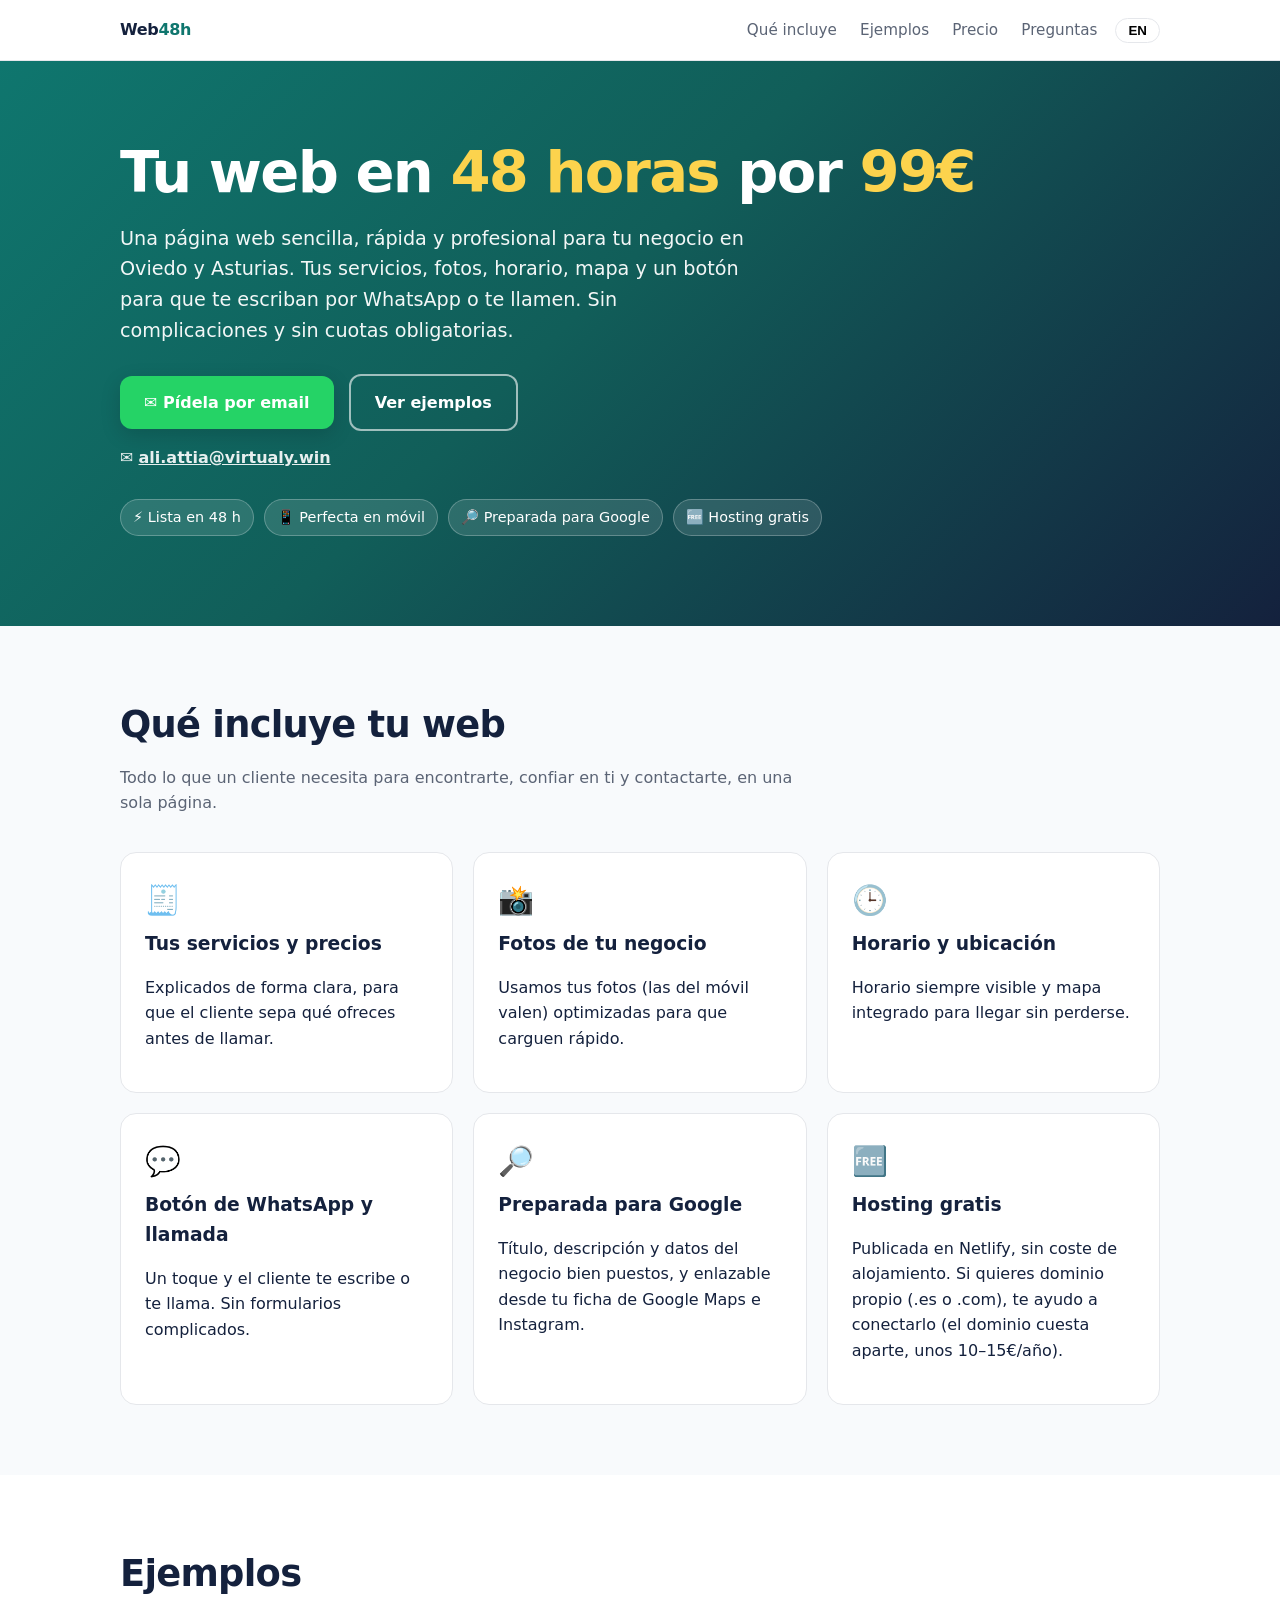
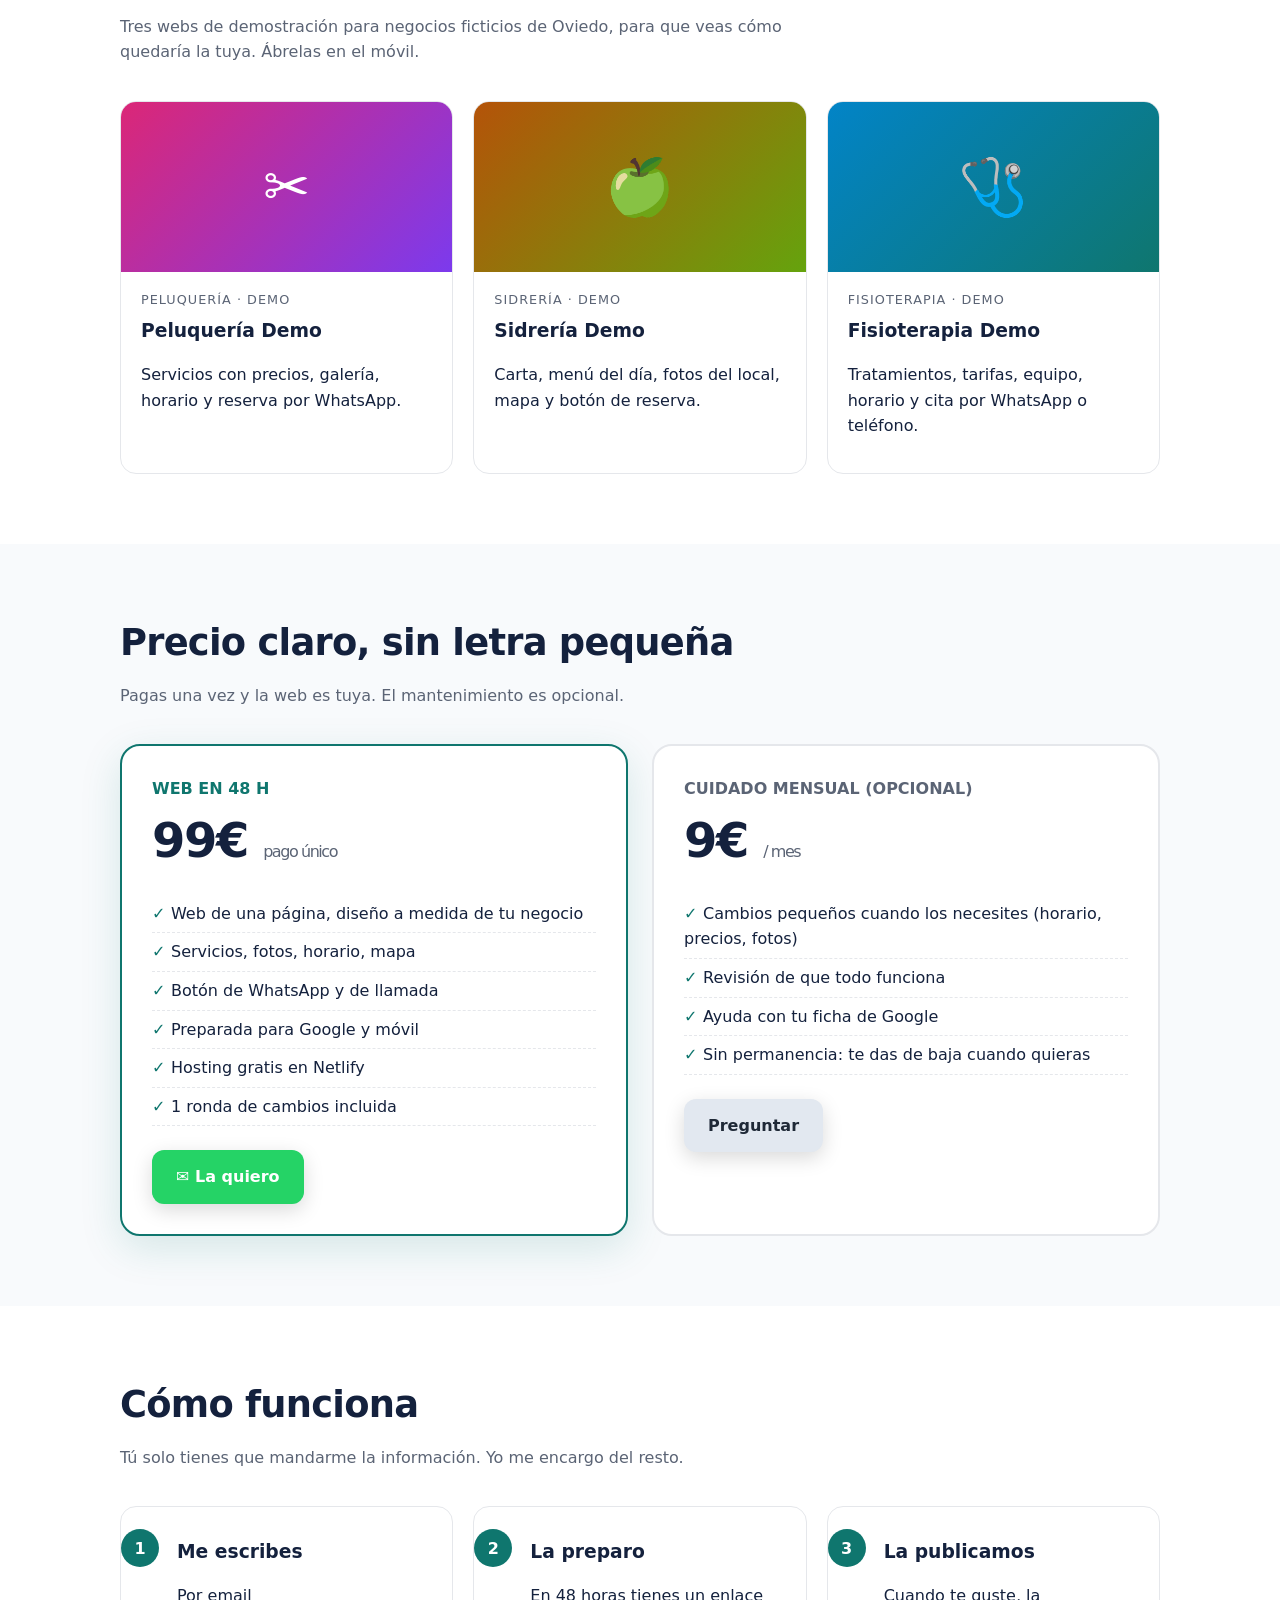
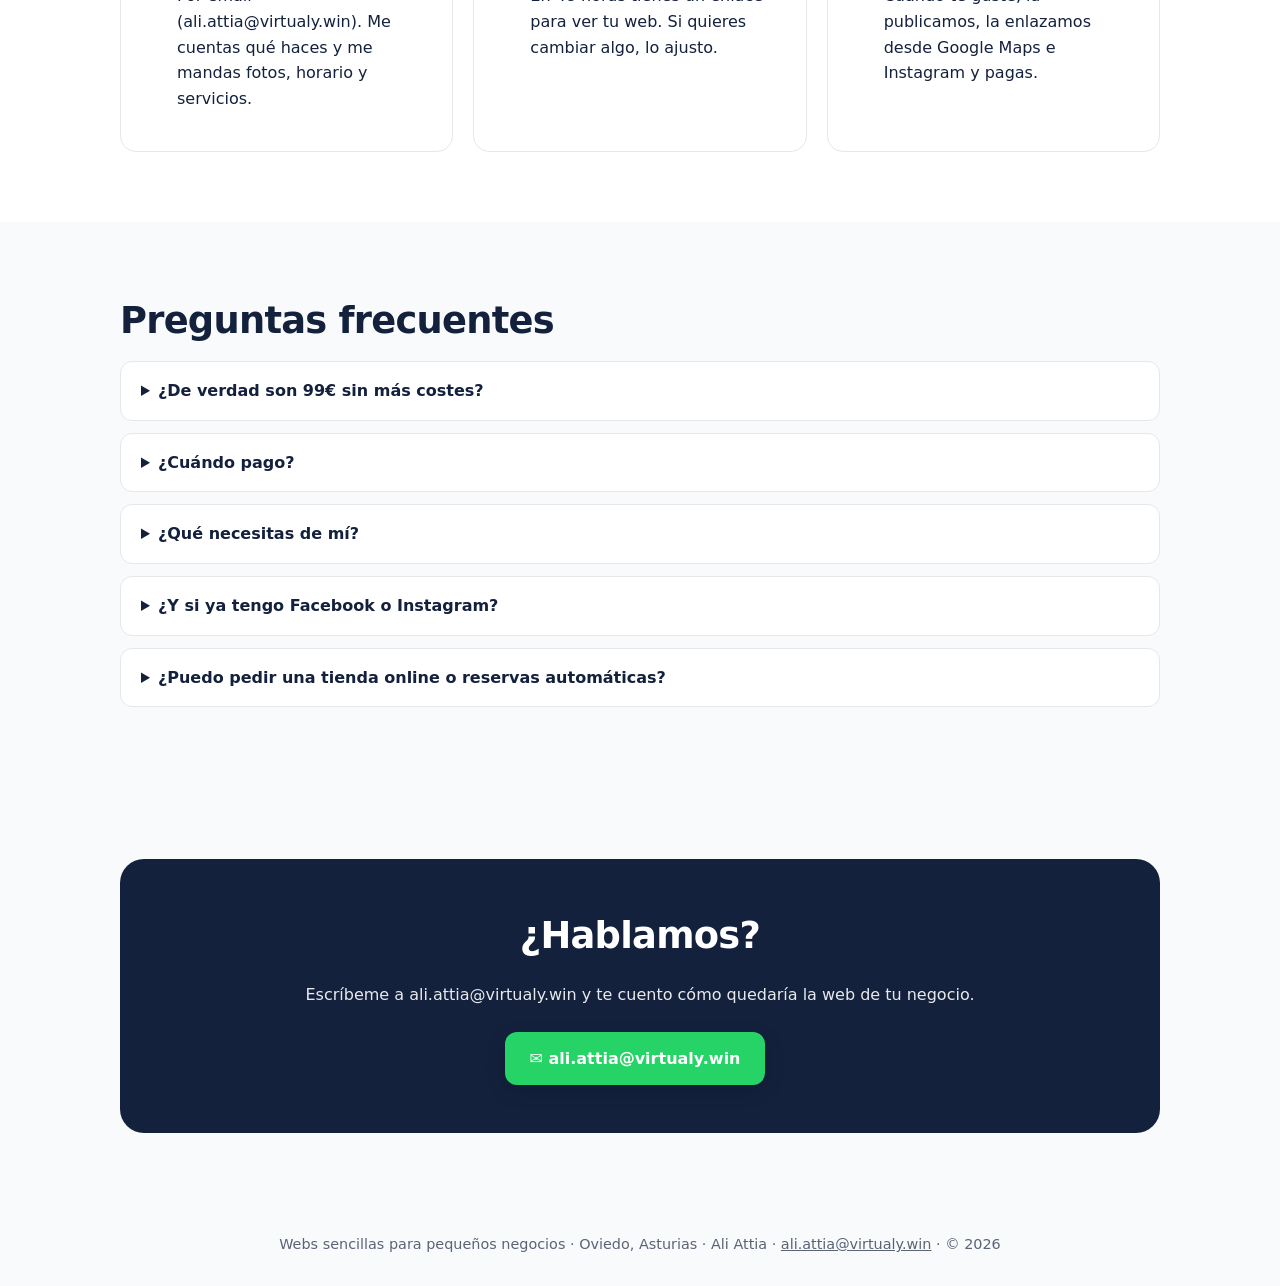
==== commit ee53b315: "Contact: ali.attia@virtualy.win" ====
--- a/site/index.html
+++ b/site/index.html
@@ -78,9 +78,9 @@
 <section class="hero"><div class="wrap">
   <h1 data-i18n-html="h1">Tu web en <em>48 horas</em> por <em>99€</em></h1>
   <p class="lead" data-i18n="lead">Una página web sencilla, rápida y profesional para tu negocio en Oviedo y Asturias. Tus servicios, fotos, horario, mapa y un botón para que te escriban por WhatsApp o te llamen. Sin complicaciones y sin cuotas obligatorias.</p>
-  <a class="btn wa" href="mailto:info@virtualy.win?subject=Quiero%20mi%20web%20en%2048h" data-i18n="cta1">✉️ Pídela por email</a>
+  <a class="btn wa" href="mailto:ali.attia@virtualy.win?subject=Quiero%20mi%20web%20en%2048h" data-i18n="cta1">✉️ Pídela por email</a>
   <a class="btn ghost" href="#ejemplos" data-i18n="cta2">Ver ejemplos</a>
-  <p style="margin:14px 0 0;opacity:.9">✉️ <a href="mailto:info@virtualy.win?subject=Quiero%20mi%20web%20en%2048h" style="color:#fff;font-weight:700">info@virtualy.win</a></p>
+  <p style="margin:14px 0 0;opacity:.9">✉️ <a href="mailto:ali.attia@virtualy.win?subject=Quiero%20mi%20web%20en%2048h" style="color:#fff;font-weight:700">ali.attia@virtualy.win</a></p>
   <div class="badges">
     <span class="badge" data-i18n="b1">⚡ Lista en 48 h</span>
     <span class="badge" data-i18n="b2">📱 Perfecta en móvil</span>
@@ -127,7 +127,7 @@
         <li data-i18n="pl1e">Hosting gratis en Netlify</li>
         <li data-i18n="pl1f">1 ronda de cambios incluida</li>
       </ul>
-      <a class="btn wa" href="mailto:info@virtualy.win?subject=Quiero%20mi%20web%20en%2048h" data-i18n="cta3">✉️ La quiero</a>
+      <a class="btn wa" href="mailto:ali.attia@virtualy.win?subject=Quiero%20mi%20web%20en%2048h" data-i18n="cta3">✉️ La quiero</a>
     </div>
     <div class="plan">
       <div class="tag" style="color:var(--muted);font-weight:700" data-i18n="pl2tag">CUIDADO MENSUAL (OPCIONAL)</div>
@@ -138,7 +138,7 @@
         <li data-i18n="pl2c">Ayuda con tu ficha de Google</li>
         <li data-i18n="pl2d">Sin permanencia: te das de baja cuando quieras</li>
       </ul>
-      <a class="btn" href="mailto:info@virtualy.win?subject=Quiero%20mi%20web%20en%2048h" style="background:#e2e8f0" data-i18n="cta4">Preguntar</a>
+      <a class="btn" href="mailto:ali.attia@virtualy.win?subject=Quiero%20mi%20web%20en%2048h" style="background:#e2e8f0" data-i18n="cta4">Preguntar</a>
     </div>
   </div>
 </div></section>
@@ -147,7 +147,7 @@
   <h2 data-i18n="s_t">Cómo funciona</h2>
   <p class="sub" data-i18n="s_s">Tú solo tienes que mandarme la información. Yo me encargo del resto.</p>
   <div class="grid g3 steps">
-    <div class="card step"><h3 data-i18n="s1t">Me escribes</h3><p data-i18n="s1d">Por email (info@virtualy.win). Me cuentas qué haces y me mandas fotos, horario y servicios.</p></div>
+    <div class="card step"><h3 data-i18n="s1t">Me escribes</h3><p data-i18n="s1d">Por email (ali.attia@virtualy.win). Me cuentas qué haces y me mandas fotos, horario y servicios.</p></div>
     <div class="card step"><h3 data-i18n="s2t">La preparo</h3><p data-i18n="s2d">En 48 horas tienes un enlace para ver tu web. Si quieres cambiar algo, lo ajusto.</p></div>
     <div class="card step"><h3 data-i18n="s3t">La publicamos</h3><p data-i18n="s3d">Cuando te guste, la publicamos, la enlazamos desde Google Maps e Instagram y pagas.</p></div>
   </div>
@@ -165,13 +165,13 @@
 <section><div class="wrap">
   <div class="cta">
     <h2 data-i18n="c_t">¿Hablamos?</h2>
-    <p data-i18n="c_s">Escríbeme a info@virtualy.win y te cuento cómo quedaría la web de tu negocio.</p>
-    <a class="btn wa" href="mailto:info@virtualy.win?subject=Quiero%20mi%20web%20en%2048h" data-i18n="cta5">✉️ info@virtualy.win</a>
+    <p data-i18n="c_s">Escríbeme a ali.attia@virtualy.win y te cuento cómo quedaría la web de tu negocio.</p>
+    <a class="btn wa" href="mailto:ali.attia@virtualy.win?subject=Quiero%20mi%20web%20en%2048h" data-i18n="cta5">✉️ ali.attia@virtualy.win</a>
     
   </div>
 </div></section>
 
-<footer><div class="wrap"><span data-i18n="foot">Webs sencillas para pequeños negocios · Oviedo, Asturias</span> · Ali Attia · <a href="mailto:info@virtualy.win?subject=Quiero%20mi%20web%20en%2048h">info@virtualy.win</a> · © 2026</div></footer>
+<footer><div class="wrap"><span data-i18n="foot">Webs sencillas para pequeños negocios · Oviedo, Asturias</span> · Ali Attia · <a href="mailto:ali.attia@virtualy.win?subject=Quiero%20mi%20web%20en%2048h">ali.attia@virtualy.win</a> · © 2026</div></footer>
 
 <script>
 const EN={
@@ -194,7 +194,7 @@
 pl1tag:"WEBSITE IN 48 H",pl1once:"one-off",pl1a:"One-page website, designed for your business",pl1b:"Services, photos, hours, map",pl1c:"WhatsApp and call button",pl1d:"Google- and mobile-ready",pl1e:"Free hosting on Netlify",pl1f:"1 round of changes included",cta3:"✉️ I want it",
 pl2tag:"MONTHLY CARE (OPTIONAL)",pl2mo:"/ month",pl2a:"Small changes whenever you need them (hours, prices, photos)",pl2b:"Regular check that everything works",pl2c:"Help with your Google Business listing",pl2d:"No lock-in: cancel anytime",cta4:"Ask",
 s_t:"How it works",s_s:"You just send me the info. I handle the rest.",
-s1t:"You message me",s1d:"By email (info@virtualy.win). Tell me what you do and send photos, hours and services.",
+s1t:"You message me",s1d:"By email (ali.attia@virtualy.win). Tell me what you do and send photos, hours and services.",
 s2t:"I build it",s2d:"Within 48 hours you get a link to preview your site. Want changes? I'll adjust it.",
 s3t:"We publish it",s3d:"Once you're happy, we publish it, link it from Google Maps and Instagram, and you pay.",
 faq_t:"FAQ",fq1:"Is it really €99 with no extra costs?",fa1:"Yes. The website and Netlify hosting have no extra cost. The only optional extras are your own domain (.es / .com, about €10–15/year, paid directly by you) and the €9 monthly care if you want it.",
@@ -202,7 +202,7 @@
 fq3:"What do you need from me?",fa3:"Business name, services (and prices if you want to show them), hours, address, phone/WhatsApp and a few photos. If you already have Instagram or a Google listing, I can take a lot from there.",
 fq4:"What if I already have Facebook or Instagram?",fa4:"Great — they complement each other. Social media is good for day-to-day, but a website shows up on Google, loads fast and gives all the info at a glance without needing an account.",
 fq5:"Can I get an online shop or automatic bookings?",fa5:"This offer is for a one-page website. If you need something bigger, let's talk and I'll quote it separately.",
-c_t:"Shall we talk?",c_s:"Email me at info@virtualy.win and I'll tell you how your business website could look.",cta5:"✉️ info@virtualy.win",
+c_t:"Shall we talk?",c_s:"Email me at ali.attia@virtualy.win and I'll tell you how your business website could look.",cta5:"✉️ ali.attia@virtualy.win",
 foot:"Simple websites for small businesses · Oviedo, Asturias"};
 const ES={};document.querySelectorAll('[data-i18n]').forEach(e=>ES[e.dataset.i18n]=e.textContent);
 document.querySelectorAll('[data-i18n-html]').forEach(e=>ES[e.dataset.i18nHtml]=e.innerHTML);
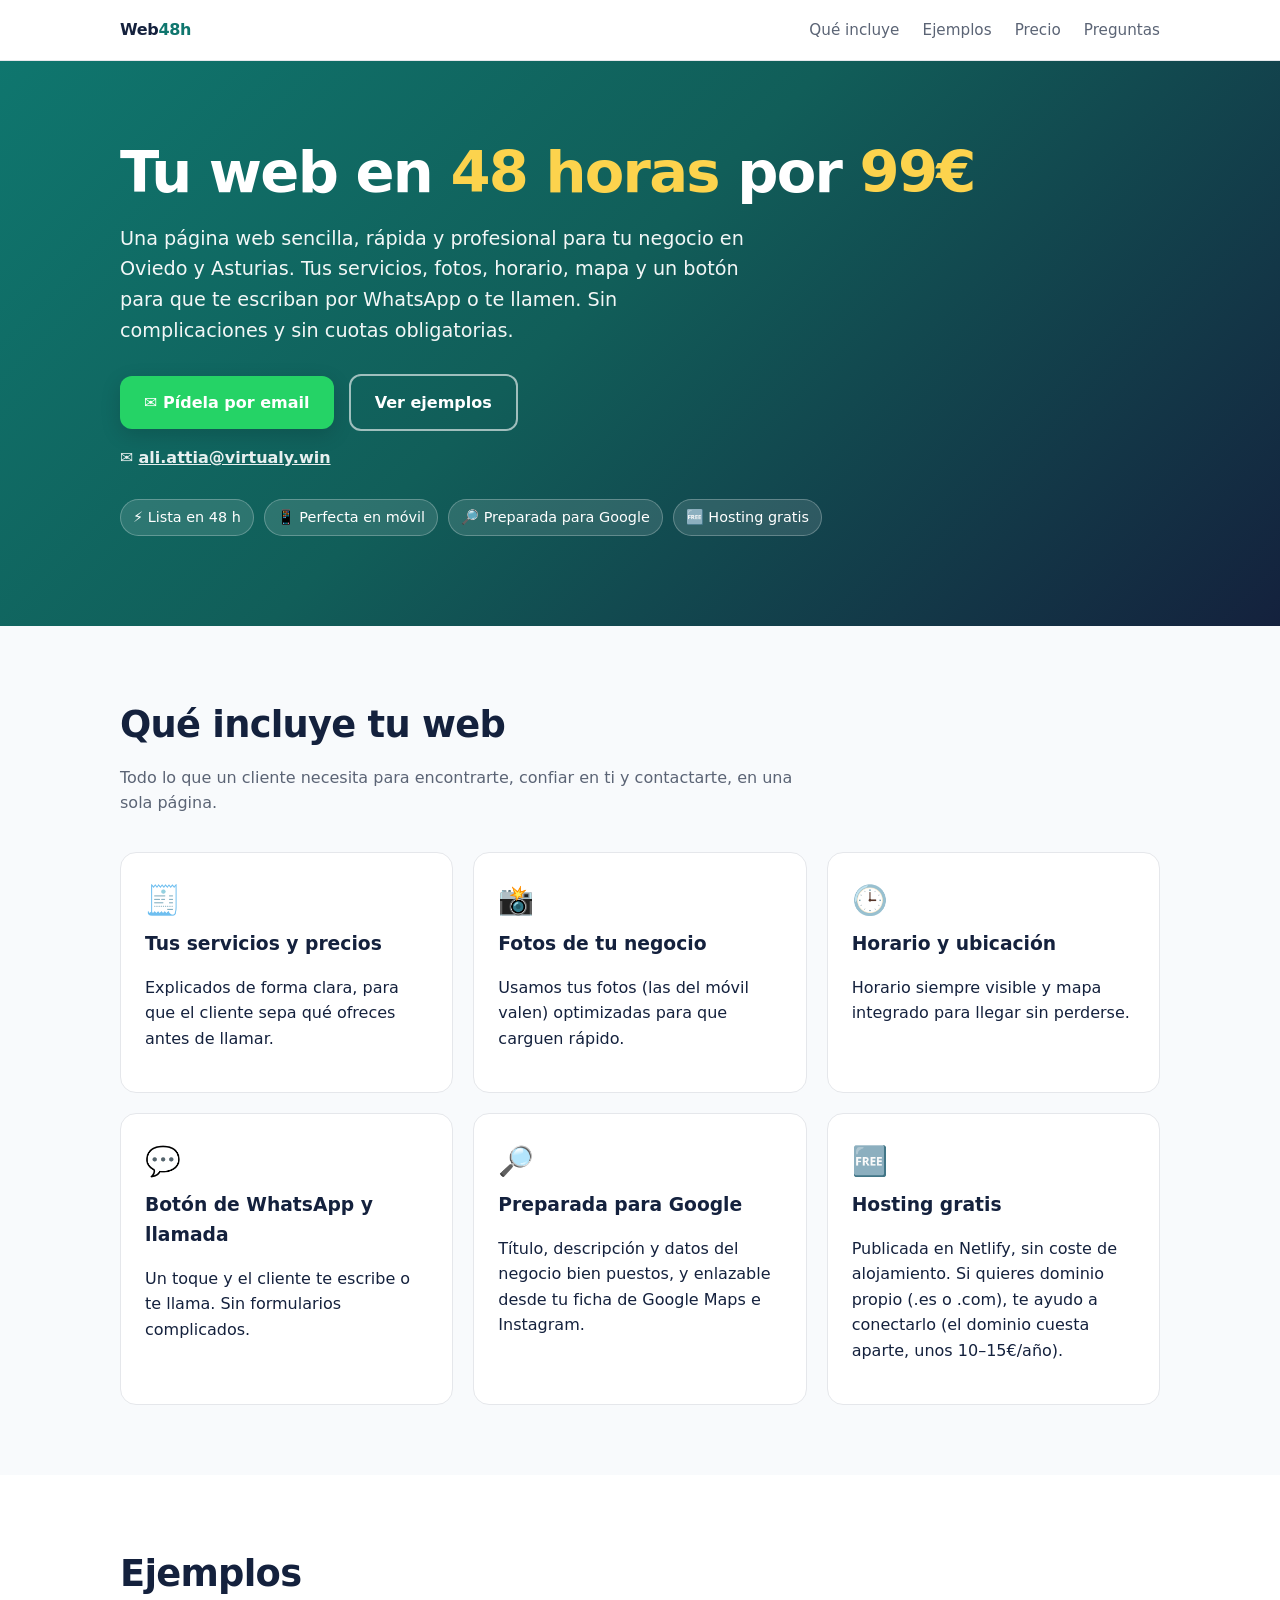
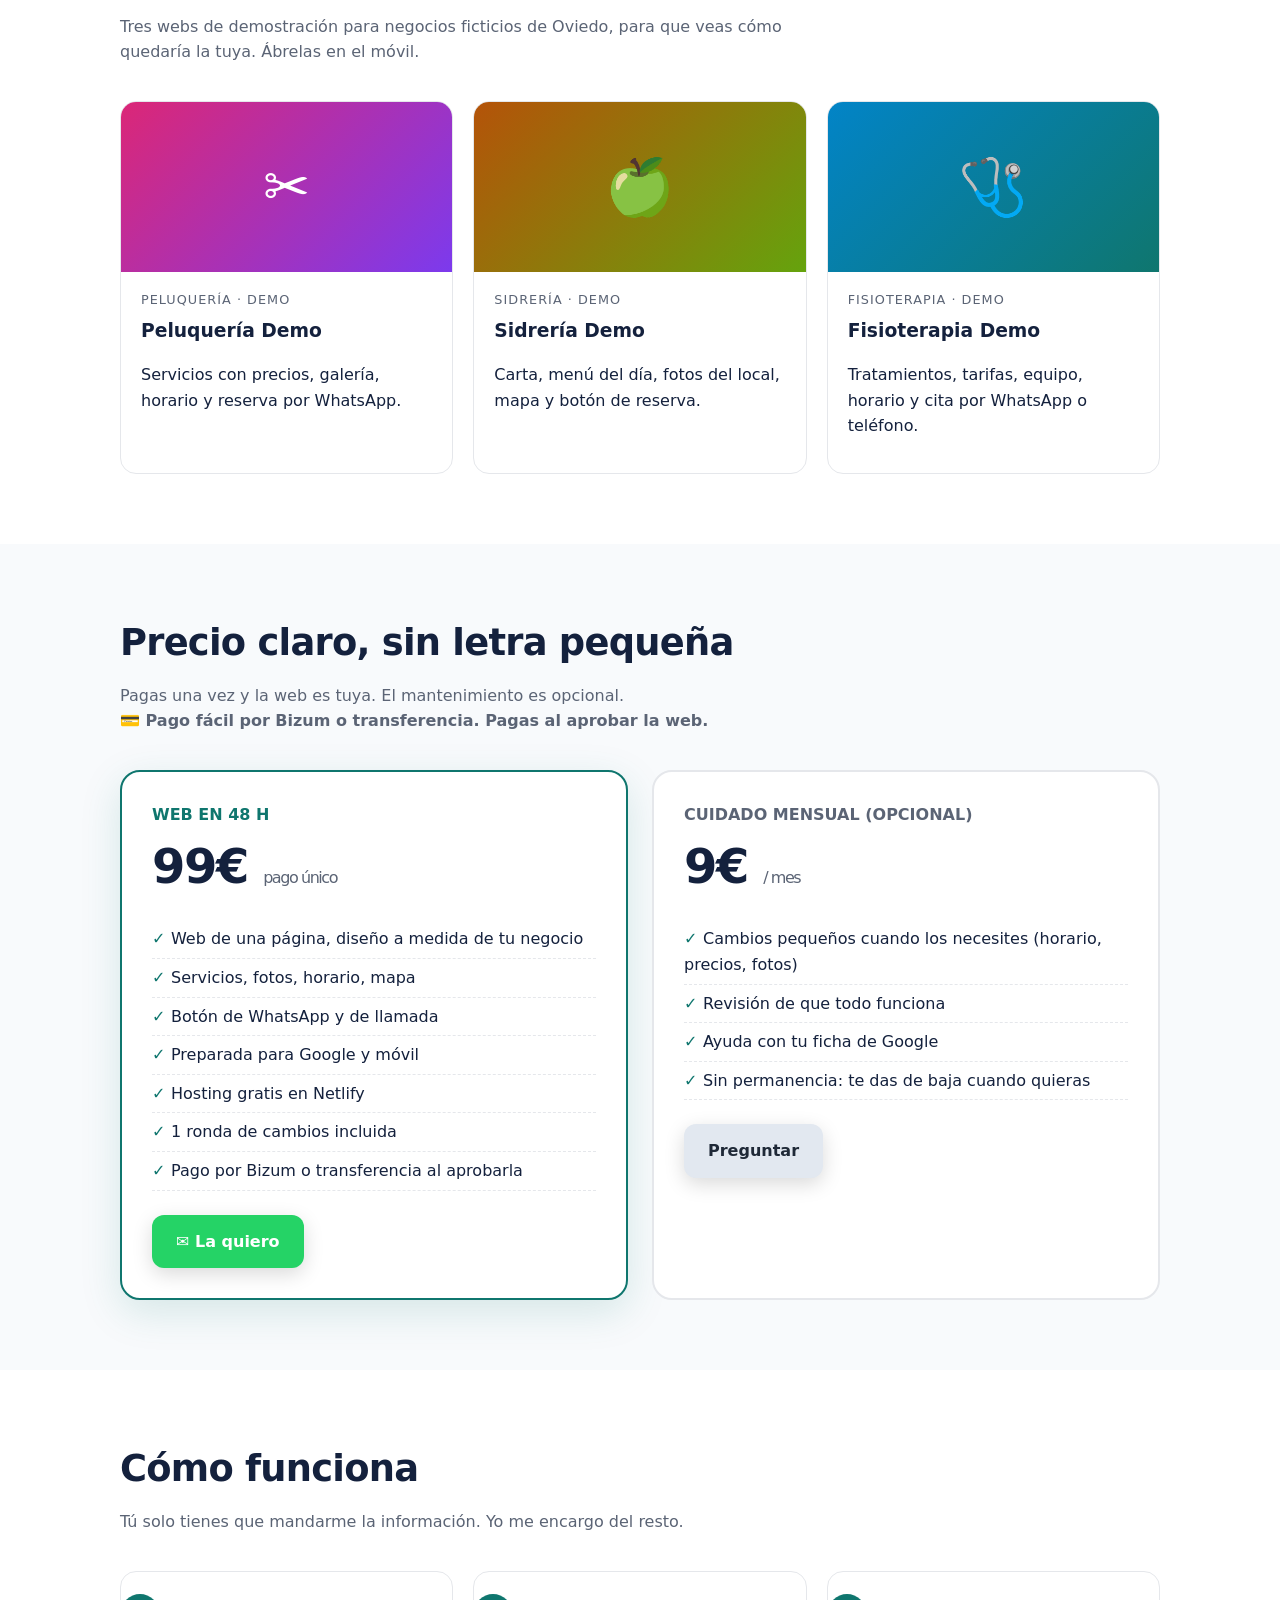
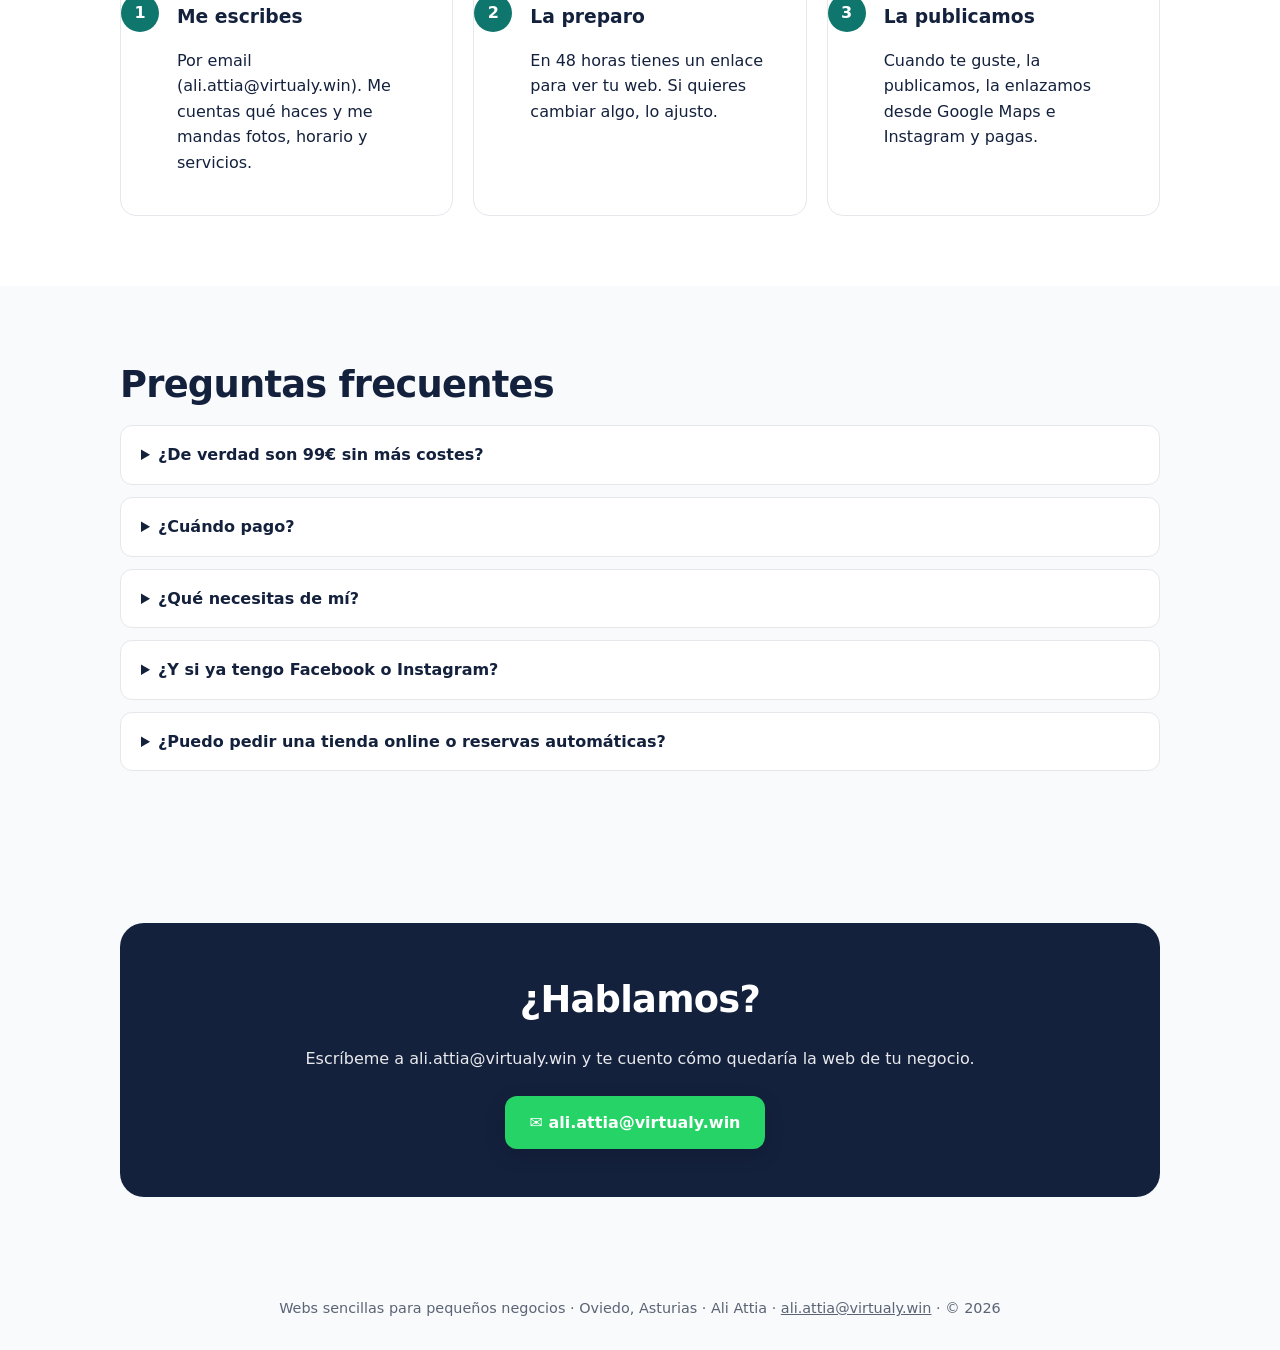
==== commit 3c6939d9: "Spanish-only page, Bizum/transferencia payment note" ====
--- a/site/index.html
+++ b/site/index.html
@@ -19,7 +19,6 @@
 .logo{font-weight:800;letter-spacing:-.02em;text-decoration:none}.logo span{color:var(--brand)}
 nav a{margin-left:18px;text-decoration:none;color:var(--muted);font-size:.95rem}
 nav a:hover{color:var(--ink)}
-.lang{margin-left:18px;border:1px solid var(--line);background:#fff;border-radius:999px;padding:4px 12px;cursor:pointer;font-weight:600}
 .hero{background:linear-gradient(135deg,#0f766e 0%,#115e59 45%,#14213d 100%);color:#fff;padding:80px 0 90px}
 .hero h1{font-size:clamp(2.2rem,5vw,3.6rem);line-height:1.1;margin:0 0 16px;letter-spacing:-.03em}
 .hero h1 em{font-style:normal;color:#fcd34d}
@@ -56,8 +55,6 @@
 .cta{background:var(--ink);color:#fff;border-radius:24px;padding:48px;text-align:center}
 .cta p{opacity:.9}
 footer{padding:30px 0;color:var(--muted);font-size:.9rem;text-align:center}
-[data-en]{}
-body.en [data-es-only]{display:none}
 @media(max-width:700px){nav a{display:none}.cta{padding:30px 20px}}
 </style>
 </head>
@@ -66,154 +63,112 @@
   <a class="logo" href="#">Web<span>48h</span></a>
   <div>
     <nav>
-      <a href="#que" data-i18n="nav1">Qué incluye</a>
-      <a href="#ejemplos" data-i18n="nav2">Ejemplos</a>
-      <a href="#precio" data-i18n="nav3">Precio</a>
-      <a href="#faq" data-i18n="nav4">Preguntas</a>
+      <a href="#que">Qué incluye</a>
+      <a href="#ejemplos">Ejemplos</a>
+      <a href="#precio">Precio</a>
+      <a href="#faq">Preguntas</a>
     </nav>
-    <button class="lang" id="langBtn" aria-label="Cambiar idioma / Switch language">EN</button>
   </div>
 </div></header>
 
 <section class="hero"><div class="wrap">
-  <h1 data-i18n-html="h1">Tu web en <em>48 horas</em> por <em>99€</em></h1>
-  <p class="lead" data-i18n="lead">Una página web sencilla, rápida y profesional para tu negocio en Oviedo y Asturias. Tus servicios, fotos, horario, mapa y un botón para que te escriban por WhatsApp o te llamen. Sin complicaciones y sin cuotas obligatorias.</p>
-  <a class="btn wa" href="mailto:ali.attia@virtualy.win?subject=Quiero%20mi%20web%20en%2048h" data-i18n="cta1">✉️ Pídela por email</a>
-  <a class="btn ghost" href="#ejemplos" data-i18n="cta2">Ver ejemplos</a>
+  <h1>Tu web en <em>48 horas</em> por <em>99€</em></h1>
+  <p class="lead">Una página web sencilla, rápida y profesional para tu negocio en Oviedo y Asturias. Tus servicios, fotos, horario, mapa y un botón para que te escriban por WhatsApp o te llamen. Sin complicaciones y sin cuotas obligatorias.</p>
+  <a class="btn wa" href="mailto:ali.attia@virtualy.win?subject=Quiero%20mi%20web%20en%2048h">✉️ Pídela por email</a>
+  <a class="btn ghost" href="#ejemplos">Ver ejemplos</a>
   <p style="margin:14px 0 0;opacity:.9">✉️ <a href="mailto:ali.attia@virtualy.win?subject=Quiero%20mi%20web%20en%2048h" style="color:#fff;font-weight:700">ali.attia@virtualy.win</a></p>
   <div class="badges">
-    <span class="badge" data-i18n="b1">⚡ Lista en 48 h</span>
-    <span class="badge" data-i18n="b2">📱 Perfecta en móvil</span>
-    <span class="badge" data-i18n="b3">🔎 Preparada para Google</span>
-    <span class="badge" data-i18n="b4">🆓 Hosting gratis</span>
+    <span class="badge">⚡ Lista en 48 h</span>
+    <span class="badge">📱 Perfecta en móvil</span>
+    <span class="badge">🔎 Preparada para Google</span>
+    <span class="badge">🆓 Hosting gratis</span>
   </div>
 </div></section>
 
 <section id="que"><div class="wrap">
-  <h2 data-i18n="q_t">Qué incluye tu web</h2>
-  <p class="sub" data-i18n="q_s">Todo lo que un cliente necesita para encontrarte, confiar en ti y contactarte, en una sola página.</p>
+  <h2>Qué incluye tu web</h2>
+  <p class="sub">Todo lo que un cliente necesita para encontrarte, confiar en ti y contactarte, en una sola página.</p>
   <div class="grid g3">
-    <div class="card"><div class="ico">🧾</div><h3 data-i18n="f1t">Tus servicios y precios</h3><p data-i18n="f1d">Explicados de forma clara, para que el cliente sepa qué ofreces antes de llamar.</p></div>
-    <div class="card"><div class="ico">📸</div><h3 data-i18n="f2t">Fotos de tu negocio</h3><p data-i18n="f2d">Usamos tus fotos (las del móvil valen) optimizadas para que carguen rápido.</p></div>
-    <div class="card"><div class="ico">🕒</div><h3 data-i18n="f3t">Horario y ubicación</h3><p data-i18n="f3d">Horario siempre visible y mapa integrado para llegar sin perderse.</p></div>
-    <div class="card"><div class="ico">💬</div><h3 data-i18n="f4t">Botón de WhatsApp y llamada</h3><p data-i18n="f4d">Un toque y el cliente te escribe o te llama. Sin formularios complicados.</p></div>
-    <div class="card"><div class="ico">🔎</div><h3 data-i18n="f5t">Preparada para Google</h3><p data-i18n="f5d">Título, descripción y datos del negocio bien puestos, y enlazable desde tu ficha de Google Maps e Instagram.</p></div>
-    <div class="card"><div class="ico">🆓</div><h3 data-i18n="f6t">Hosting gratis</h3><p data-i18n="f6d">Publicada en Netlify, sin coste de alojamiento. Si quieres dominio propio (.es o .com), te ayudo a conectarlo (el dominio cuesta aparte, unos 10–15€/año).</p></div>
+    <div class="card"><div class="ico">🧾</div><h3>Tus servicios y precios</h3><p>Explicados de forma clara, para que el cliente sepa qué ofreces antes de llamar.</p></div>
+    <div class="card"><div class="ico">📸</div><h3>Fotos de tu negocio</h3><p>Usamos tus fotos (las del móvil valen) optimizadas para que carguen rápido.</p></div>
+    <div class="card"><div class="ico">🕒</div><h3>Horario y ubicación</h3><p>Horario siempre visible y mapa integrado para llegar sin perderse.</p></div>
+    <div class="card"><div class="ico">💬</div><h3>Botón de WhatsApp y llamada</h3><p>Un toque y el cliente te escribe o te llama. Sin formularios complicados.</p></div>
+    <div class="card"><div class="ico">🔎</div><h3>Preparada para Google</h3><p>Título, descripción y datos del negocio bien puestos, y enlazable desde tu ficha de Google Maps e Instagram.</p></div>
+    <div class="card"><div class="ico">🆓</div><h3>Hosting gratis</h3><p>Publicada en Netlify, sin coste de alojamiento. Si quieres dominio propio (.es o .com), te ayudo a conectarlo (el dominio cuesta aparte, unos 10–15€/año).</p></div>
   </div>
 </div></section>
 
 <section id="ejemplos" style="background:#fff"><div class="wrap">
-  <h2 data-i18n="e_t">Ejemplos</h2>
-  <p class="sub" data-i18n="e_s">Tres webs de demostración para negocios ficticios de Oviedo, para que veas cómo quedaría la tuya. Ábrelas en el móvil.</p>
+  <h2>Ejemplos</h2>
+  <p class="sub">Tres webs de demostración para negocios ficticios de Oviedo, para que veas cómo quedaría la tuya. Ábrelas en el móvil.</p>
   <div class="grid g3">
-    <a class="card demo" href="demo-peluqueria/"><div class="thumb" style="background:linear-gradient(135deg,#db2777,#7c3aed)">✂️</div><div class="body"><div class="tag" data-i18n="d1tag">Peluquería · Demo</div><h3>Peluquería Demo</h3><p data-i18n="d1d">Servicios con precios, galería, horario y reserva por WhatsApp.</p></div></a>
-    <a class="card demo" href="demo-sidreria/"><div class="thumb" style="background:linear-gradient(135deg,#b45309,#65a30d)">🍏</div><div class="body"><div class="tag" data-i18n="d2tag">Sidrería · Demo</div><h3>Sidrería Demo</h3><p data-i18n="d2d">Carta, menú del día, fotos del local, mapa y botón de reserva.</p></div></a>
-    <a class="card demo" href="demo-fisioterapia/"><div class="thumb" style="background:linear-gradient(135deg,#0284c7,#0f766e)">🩺</div><div class="body"><div class="tag" data-i18n="d3tag">Fisioterapia · Demo</div><h3>Fisioterapia Demo</h3><p data-i18n="d3d">Tratamientos, tarifas, equipo, horario y cita por WhatsApp o teléfono.</p></div></a>
+    <a class="card demo" href="demo-peluqueria/"><div class="thumb" style="background:linear-gradient(135deg,#db2777,#7c3aed)">✂️</div><div class="body"><div class="tag">Peluquería · Demo</div><h3>Peluquería Demo</h3><p>Servicios con precios, galería, horario y reserva por WhatsApp.</p></div></a>
+    <a class="card demo" href="demo-sidreria/"><div class="thumb" style="background:linear-gradient(135deg,#b45309,#65a30d)">🍏</div><div class="body"><div class="tag">Sidrería · Demo</div><h3>Sidrería Demo</h3><p>Carta, menú del día, fotos del local, mapa y botón de reserva.</p></div></a>
+    <a class="card demo" href="demo-fisioterapia/"><div class="thumb" style="background:linear-gradient(135deg,#0284c7,#0f766e)">🩺</div><div class="body"><div class="tag">Fisioterapia · Demo</div><h3>Fisioterapia Demo</h3><p>Tratamientos, tarifas, equipo, horario y cita por WhatsApp o teléfono.</p></div></a>
   </div>
 </div></section>
 
 <section id="precio"><div class="wrap">
-  <h2 data-i18n="p_t">Precio claro, sin letra pequeña</h2>
-  <p class="sub" data-i18n="p_s">Pagas una vez y la web es tuya. El mantenimiento es opcional.</p>
+  <h2>Precio claro, sin letra pequeña</h2>
+  <p class="sub">Pagas una vez y la web es tuya. El mantenimiento es opcional.<br><b>💳 Pago fácil por Bizum o transferencia. Pagas al aprobar la web.</b></p>
   <div class="price">
     <div class="plan main">
-      <div class="tag" style="color:var(--brand);font-weight:700" data-i18n="pl1tag">WEB EN 48 H</div>
-      <div class="amt">99€ <small data-i18n="pl1once">pago único</small></div>
+      <div class="tag" style="color:var(--brand);font-weight:700">WEB EN 48 H</div>
+      <div class="amt">99€ <small>pago único</small></div>
       <ul>
-        <li data-i18n="pl1a">Web de una página, diseño a medida de tu negocio</li>
-        <li data-i18n="pl1b">Servicios, fotos, horario, mapa</li>
-        <li data-i18n="pl1c">Botón de WhatsApp y de llamada</li>
-        <li data-i18n="pl1d">Preparada para Google y móvil</li>
-        <li data-i18n="pl1e">Hosting gratis en Netlify</li>
-        <li data-i18n="pl1f">1 ronda de cambios incluida</li>
+        <li>Web de una página, diseño a medida de tu negocio</li>
+        <li>Servicios, fotos, horario, mapa</li>
+        <li>Botón de WhatsApp y de llamada</li>
+        <li>Preparada para Google y móvil</li>
+        <li>Hosting gratis en Netlify</li>
+        <li>1 ronda de cambios incluida</li>
+        <li>Pago por Bizum o transferencia al aprobarla</li>
       </ul>
-      <a class="btn wa" href="mailto:ali.attia@virtualy.win?subject=Quiero%20mi%20web%20en%2048h" data-i18n="cta3">✉️ La quiero</a>
+      <a class="btn wa" href="mailto:ali.attia@virtualy.win?subject=Quiero%20mi%20web%20en%2048h">✉️ La quiero</a>
     </div>
     <div class="plan">
-      <div class="tag" style="color:var(--muted);font-weight:700" data-i18n="pl2tag">CUIDADO MENSUAL (OPCIONAL)</div>
-      <div class="amt">9€ <small data-i18n="pl2mo">/ mes</small></div>
+      <div class="tag" style="color:var(--muted);font-weight:700">CUIDADO MENSUAL (OPCIONAL)</div>
+      <div class="amt">9€ <small>/ mes</small></div>
       <ul>
-        <li data-i18n="pl2a">Cambios pequeños cuando los necesites (horario, precios, fotos)</li>
-        <li data-i18n="pl2b">Revisión de que todo funciona</li>
-        <li data-i18n="pl2c">Ayuda con tu ficha de Google</li>
-        <li data-i18n="pl2d">Sin permanencia: te das de baja cuando quieras</li>
+        <li>Cambios pequeños cuando los necesites (horario, precios, fotos)</li>
+        <li>Revisión de que todo funciona</li>
+        <li>Ayuda con tu ficha de Google</li>
+        <li>Sin permanencia: te das de baja cuando quieras</li>
       </ul>
-      <a class="btn" href="mailto:ali.attia@virtualy.win?subject=Quiero%20mi%20web%20en%2048h" style="background:#e2e8f0" data-i18n="cta4">Preguntar</a>
+      <a class="btn" href="mailto:ali.attia@virtualy.win?subject=Quiero%20mi%20web%20en%2048h" style="background:#e2e8f0">Preguntar</a>
     </div>
   </div>
 </div></section>
 
 <section style="background:#fff"><div class="wrap">
-  <h2 data-i18n="s_t">Cómo funciona</h2>
-  <p class="sub" data-i18n="s_s">Tú solo tienes que mandarme la información. Yo me encargo del resto.</p>
+  <h2>Cómo funciona</h2>
+  <p class="sub">Tú solo tienes que mandarme la información. Yo me encargo del resto.</p>
   <div class="grid g3 steps">
-    <div class="card step"><h3 data-i18n="s1t">Me escribes</h3><p data-i18n="s1d">Por email (ali.attia@virtualy.win). Me cuentas qué haces y me mandas fotos, horario y servicios.</p></div>
-    <div class="card step"><h3 data-i18n="s2t">La preparo</h3><p data-i18n="s2d">En 48 horas tienes un enlace para ver tu web. Si quieres cambiar algo, lo ajusto.</p></div>
-    <div class="card step"><h3 data-i18n="s3t">La publicamos</h3><p data-i18n="s3d">Cuando te guste, la publicamos, la enlazamos desde Google Maps e Instagram y pagas.</p></div>
+    <div class="card step"><h3>Me escribes</h3><p>Por email (ali.attia@virtualy.win). Me cuentas qué haces y me mandas fotos, horario y servicios.</p></div>
+    <div class="card step"><h3>La preparo</h3><p>En 48 horas tienes un enlace para ver tu web. Si quieres cambiar algo, lo ajusto.</p></div>
+    <div class="card step"><h3>La publicamos</h3><p>Cuando te guste, la publicamos, la enlazamos desde Google Maps e Instagram y pagas.</p></div>
   </div>
 </div></section>
 
 <section id="faq"><div class="wrap">
-  <h2 data-i18n="faq_t">Preguntas frecuentes</h2>
-  <details><summary data-i18n="fq1">¿De verdad son 99€ sin más costes?</summary><p data-i18n="fa1">Sí. La web y el hosting en Netlify no tienen coste adicional. Lo único opcional es un dominio propio (.es / .com, unos 10–15€ al año, lo pagas tú directamente) y el cuidado mensual de 9€ si lo quieres.</p></details>
-  <details><summary data-i18n="fq2">¿Cuándo pago?</summary><p data-i18n="fa2">Cuando hayas visto la web y te guste. Así no arriesgas nada.</p></details>
-  <details><summary data-i18n="fq3">¿Qué necesitas de mí?</summary><p data-i18n="fa3">Nombre del negocio, servicios (y precios si quieres mostrarlos), horario, dirección, teléfono/WhatsApp y unas cuantas fotos. Si ya tienes Instagram o ficha de Google, puedo sacar mucho de ahí.</p></details>
-  <details><summary data-i18n="fq4">¿Y si ya tengo Facebook o Instagram?</summary><p data-i18n="fa4">Perfecto, se complementan. Las redes van bien para el día a día, pero una web aparece en Google, carga rápido y da toda la información de un vistazo sin necesidad de tener cuenta.</p></details>
-  <details><summary data-i18n="fq5">¿Puedo pedir una tienda online o reservas automáticas?</summary><p data-i18n="fa5">Esta oferta es para una web de una página. Si necesitas algo más grande, lo hablamos y te doy un presupuesto aparte.</p></details>
+  <h2>Preguntas frecuentes</h2>
+  <details><summary>¿De verdad son 99€ sin más costes?</summary><p>Sí. La web y el hosting en Netlify no tienen coste adicional. Lo único opcional es un dominio propio (.es / .com, unos 10–15€ al año, lo pagas tú directamente) y el cuidado mensual de 9€ si lo quieres.</p></details>
+  <details><summary>¿Cuándo pago?</summary><p>Cuando hayas visto la web y te guste. Pago fácil por Bizum o transferencia, sin tarjetas ni complicaciones. Así no arriesgas nada.</p></details>
+  <details><summary>¿Qué necesitas de mí?</summary><p>Nombre del negocio, servicios (y precios si quieres mostrarlos), horario, dirección, teléfono/WhatsApp y unas cuantas fotos. Si ya tienes Instagram o ficha de Google, puedo sacar mucho de ahí.</p></details>
+  <details><summary>¿Y si ya tengo Facebook o Instagram?</summary><p>Perfecto, se complementan. Las redes van bien para el día a día, pero una web aparece en Google, carga rápido y da toda la información de un vistazo sin necesidad de tener cuenta.</p></details>
+  <details><summary>¿Puedo pedir una tienda online o reservas automáticas?</summary><p>Esta oferta es para una web de una página. Si necesitas algo más grande, lo hablamos y te doy un presupuesto aparte.</p></details>
 </div></section>
 
 <section><div class="wrap">
   <div class="cta">
-    <h2 data-i18n="c_t">¿Hablamos?</h2>
-    <p data-i18n="c_s">Escríbeme a ali.attia@virtualy.win y te cuento cómo quedaría la web de tu negocio.</p>
-    <a class="btn wa" href="mailto:ali.attia@virtualy.win?subject=Quiero%20mi%20web%20en%2048h" data-i18n="cta5">✉️ ali.attia@virtualy.win</a>
+    <h2>¿Hablamos?</h2>
+    <p>Escríbeme a ali.attia@virtualy.win y te cuento cómo quedaría la web de tu negocio.</p>
+    <a class="btn wa" href="mailto:ali.attia@virtualy.win?subject=Quiero%20mi%20web%20en%2048h">✉️ ali.attia@virtualy.win</a>
     
   </div>
 </div></section>
 
-<footer><div class="wrap"><span data-i18n="foot">Webs sencillas para pequeños negocios · Oviedo, Asturias</span> · Ali Attia · <a href="mailto:ali.attia@virtualy.win?subject=Quiero%20mi%20web%20en%2048h">ali.attia@virtualy.win</a> · © 2026</div></footer>
+<footer><div class="wrap"><span>Webs sencillas para pequeños negocios · Oviedo, Asturias</span> · Ali Attia · <a href="mailto:ali.attia@virtualy.win?subject=Quiero%20mi%20web%20en%2048h">ali.attia@virtualy.win</a> · © 2026</div></footer>
 
-<script>
-const EN={
-nav1:"What's included",nav2:"Examples",nav3:"Price",nav4:"FAQ",
-h1:'Your website in <em>48 hours</em> for <em>€99</em>',
-lead:"A simple, fast, professional website for your business in Oviedo and Asturias. Your services, photos, opening hours, map and a button so customers can WhatsApp or call you. No hassle and no mandatory fees.",
-cta1:"✉️ Ask by email",cta2:"See examples",b1:"⚡ Ready in 48 h",b2:"📱 Mobile-perfect",b3:"🔎 Google-ready",b4:"🆓 Free hosting",
-q_t:"What your website includes",q_s:"Everything a customer needs to find you, trust you and contact you — on a single page.",
-f1t:"Your services and prices",f1d:"Clearly explained, so customers know what you offer before they call.",
-f2t:"Photos of your business",f2d:"We use your photos (phone photos are fine), optimised to load fast.",
-f3t:"Hours and location",f3d:"Opening hours always visible and an embedded map so nobody gets lost.",
-f4t:"WhatsApp and call button",f4d:"One tap and the customer messages or calls you. No complicated forms.",
-f5t:"Google-ready",f5d:"Proper title, description and business details, linkable from your Google Maps listing and Instagram.",
-f6t:"Free hosting",f6d:"Published on Netlify at no hosting cost. Want your own domain (.es or .com)? I'll help connect it (the domain itself costs about €10–15/year).",
-e_t:"Examples",e_s:"Three demo websites for fictional Oviedo businesses, so you can see how yours would look. Open them on your phone.",
-d1tag:"Hair salon · Demo",d1d:"Services with prices, gallery, hours and WhatsApp booking.",
-d2tag:"Cider house · Demo",d2d:"Menu, daily set menu, photos, map and booking button.",
-d3tag:"Physiotherapy · Demo",d3d:"Treatments, rates, team, hours and appointments via WhatsApp or phone.",
-p_t:"Clear pricing, no fine print",p_s:"Pay once and the website is yours. Maintenance is optional.",
-pl1tag:"WEBSITE IN 48 H",pl1once:"one-off",pl1a:"One-page website, designed for your business",pl1b:"Services, photos, hours, map",pl1c:"WhatsApp and call button",pl1d:"Google- and mobile-ready",pl1e:"Free hosting on Netlify",pl1f:"1 round of changes included",cta3:"✉️ I want it",
-pl2tag:"MONTHLY CARE (OPTIONAL)",pl2mo:"/ month",pl2a:"Small changes whenever you need them (hours, prices, photos)",pl2b:"Regular check that everything works",pl2c:"Help with your Google Business listing",pl2d:"No lock-in: cancel anytime",cta4:"Ask",
-s_t:"How it works",s_s:"You just send me the info. I handle the rest.",
-s1t:"You message me",s1d:"By email (ali.attia@virtualy.win). Tell me what you do and send photos, hours and services.",
-s2t:"I build it",s2d:"Within 48 hours you get a link to preview your site. Want changes? I'll adjust it.",
-s3t:"We publish it",s3d:"Once you're happy, we publish it, link it from Google Maps and Instagram, and you pay.",
-faq_t:"FAQ",fq1:"Is it really €99 with no extra costs?",fa1:"Yes. The website and Netlify hosting have no extra cost. The only optional extras are your own domain (.es / .com, about €10–15/year, paid directly by you) and the €9 monthly care if you want it.",
-fq2:"When do I pay?",fa2:"Once you've seen the website and you like it. So there's no risk for you.",
-fq3:"What do you need from me?",fa3:"Business name, services (and prices if you want to show them), hours, address, phone/WhatsApp and a few photos. If you already have Instagram or a Google listing, I can take a lot from there.",
-fq4:"What if I already have Facebook or Instagram?",fa4:"Great — they complement each other. Social media is good for day-to-day, but a website shows up on Google, loads fast and gives all the info at a glance without needing an account.",
-fq5:"Can I get an online shop or automatic bookings?",fa5:"This offer is for a one-page website. If you need something bigger, let's talk and I'll quote it separately.",
-c_t:"Shall we talk?",c_s:"Email me at ali.attia@virtualy.win and I'll tell you how your business website could look.",cta5:"✉️ ali.attia@virtualy.win",
-foot:"Simple websites for small businesses · Oviedo, Asturias"};
-const ES={};document.querySelectorAll('[data-i18n]').forEach(e=>ES[e.dataset.i18n]=e.textContent);
-document.querySelectorAll('[data-i18n-html]').forEach(e=>ES[e.dataset.i18nHtml]=e.innerHTML);
-const ES_TITLE=document.title,EN_TITLE="Your website in 48 hours for €99 | Websites for Oviedo & Asturias businesses";
-function setLang(l){const d=l==='en'?EN:ES;
-document.querySelectorAll('[data-i18n]').forEach(e=>{const k=e.dataset.i18n;if(d[k])e.textContent=d[k]});
-document.querySelectorAll('[data-i18n-html]').forEach(e=>{const k=e.dataset.i18nHtml;if(d[k])e.innerHTML=d[k]});
-document.documentElement.lang=l;document.title=l==='en'?EN_TITLE:ES_TITLE;
-document.getElementById('langBtn').textContent=l==='en'?'ES':'EN';try{localStorage.setItem('lang',l)}catch(e){}}
-document.getElementById('langBtn').onclick=()=>setLang(document.documentElement.lang==='en'?'es':'en');
-if(location.hash==='#en'||(()=>{try{return localStorage.getItem('lang')==='en'}catch(e){return false}})())setLang('en');
-</script>
 </body>
 </html>
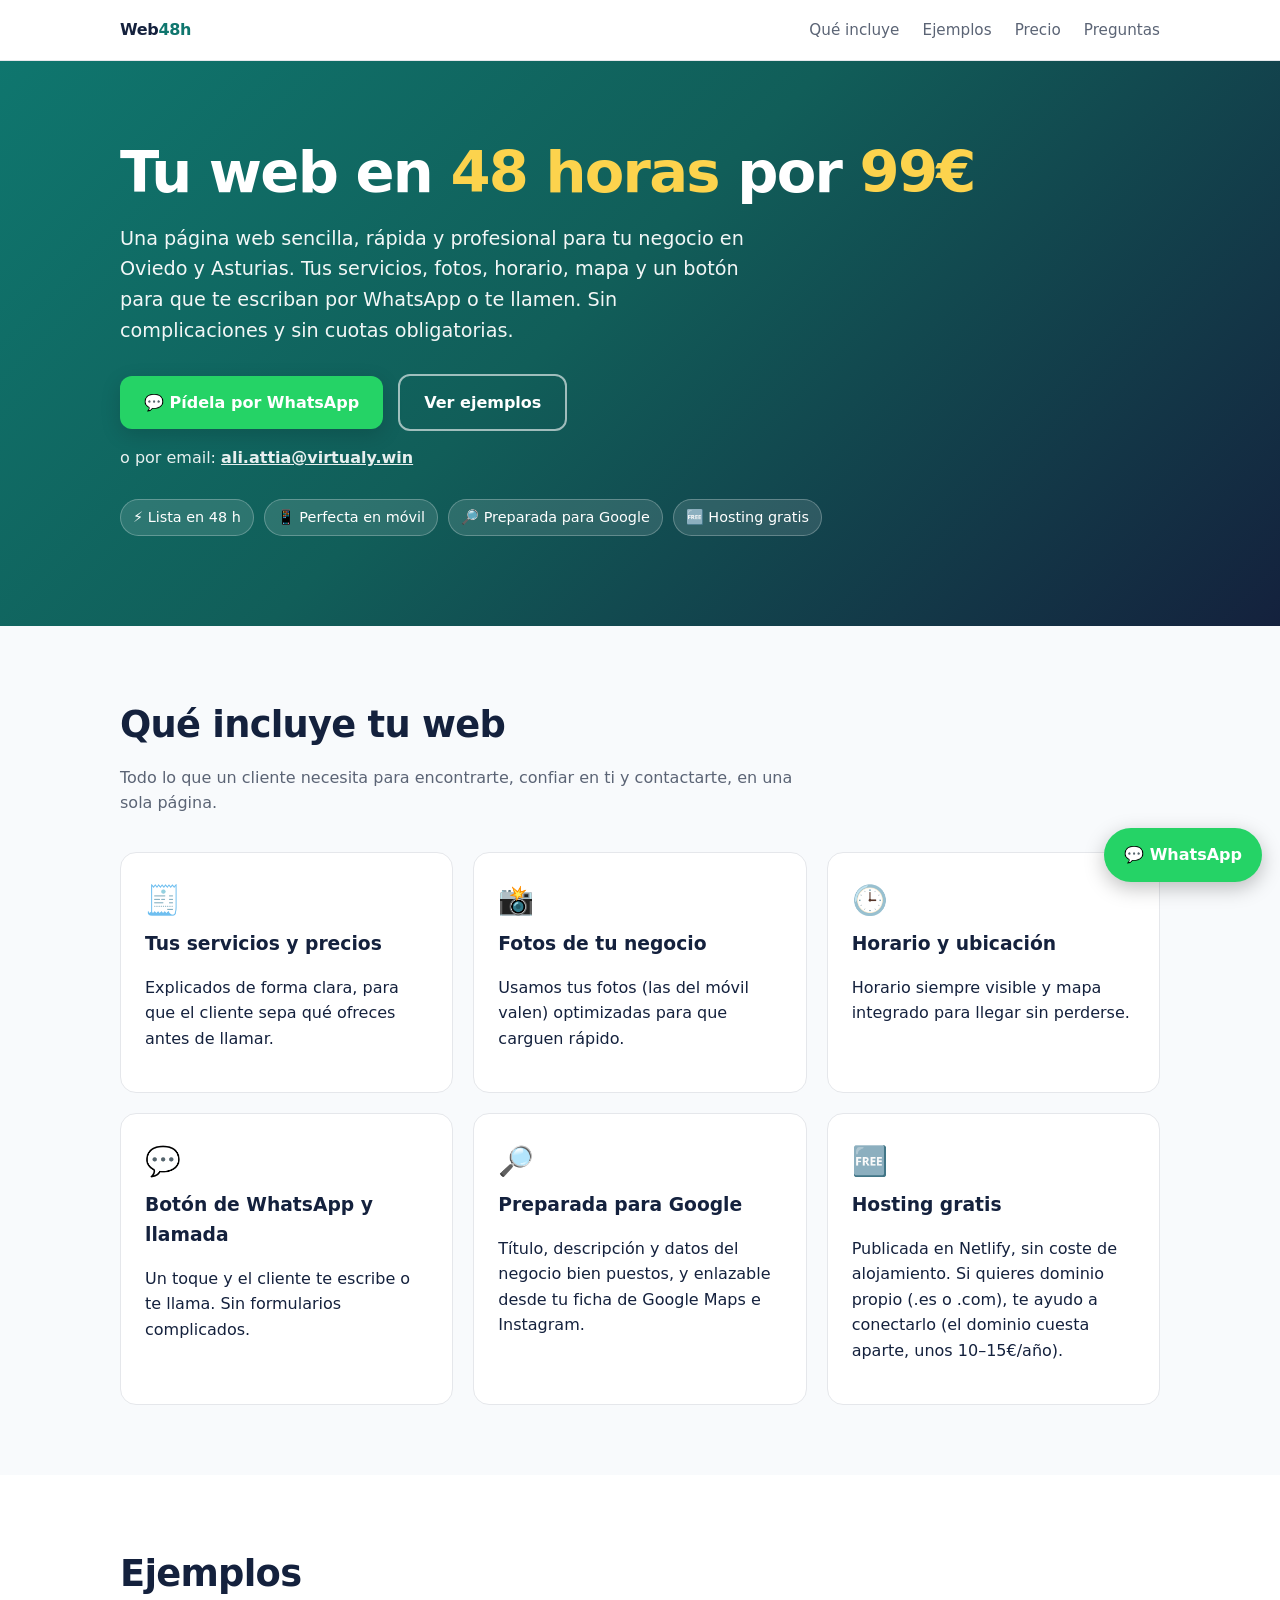
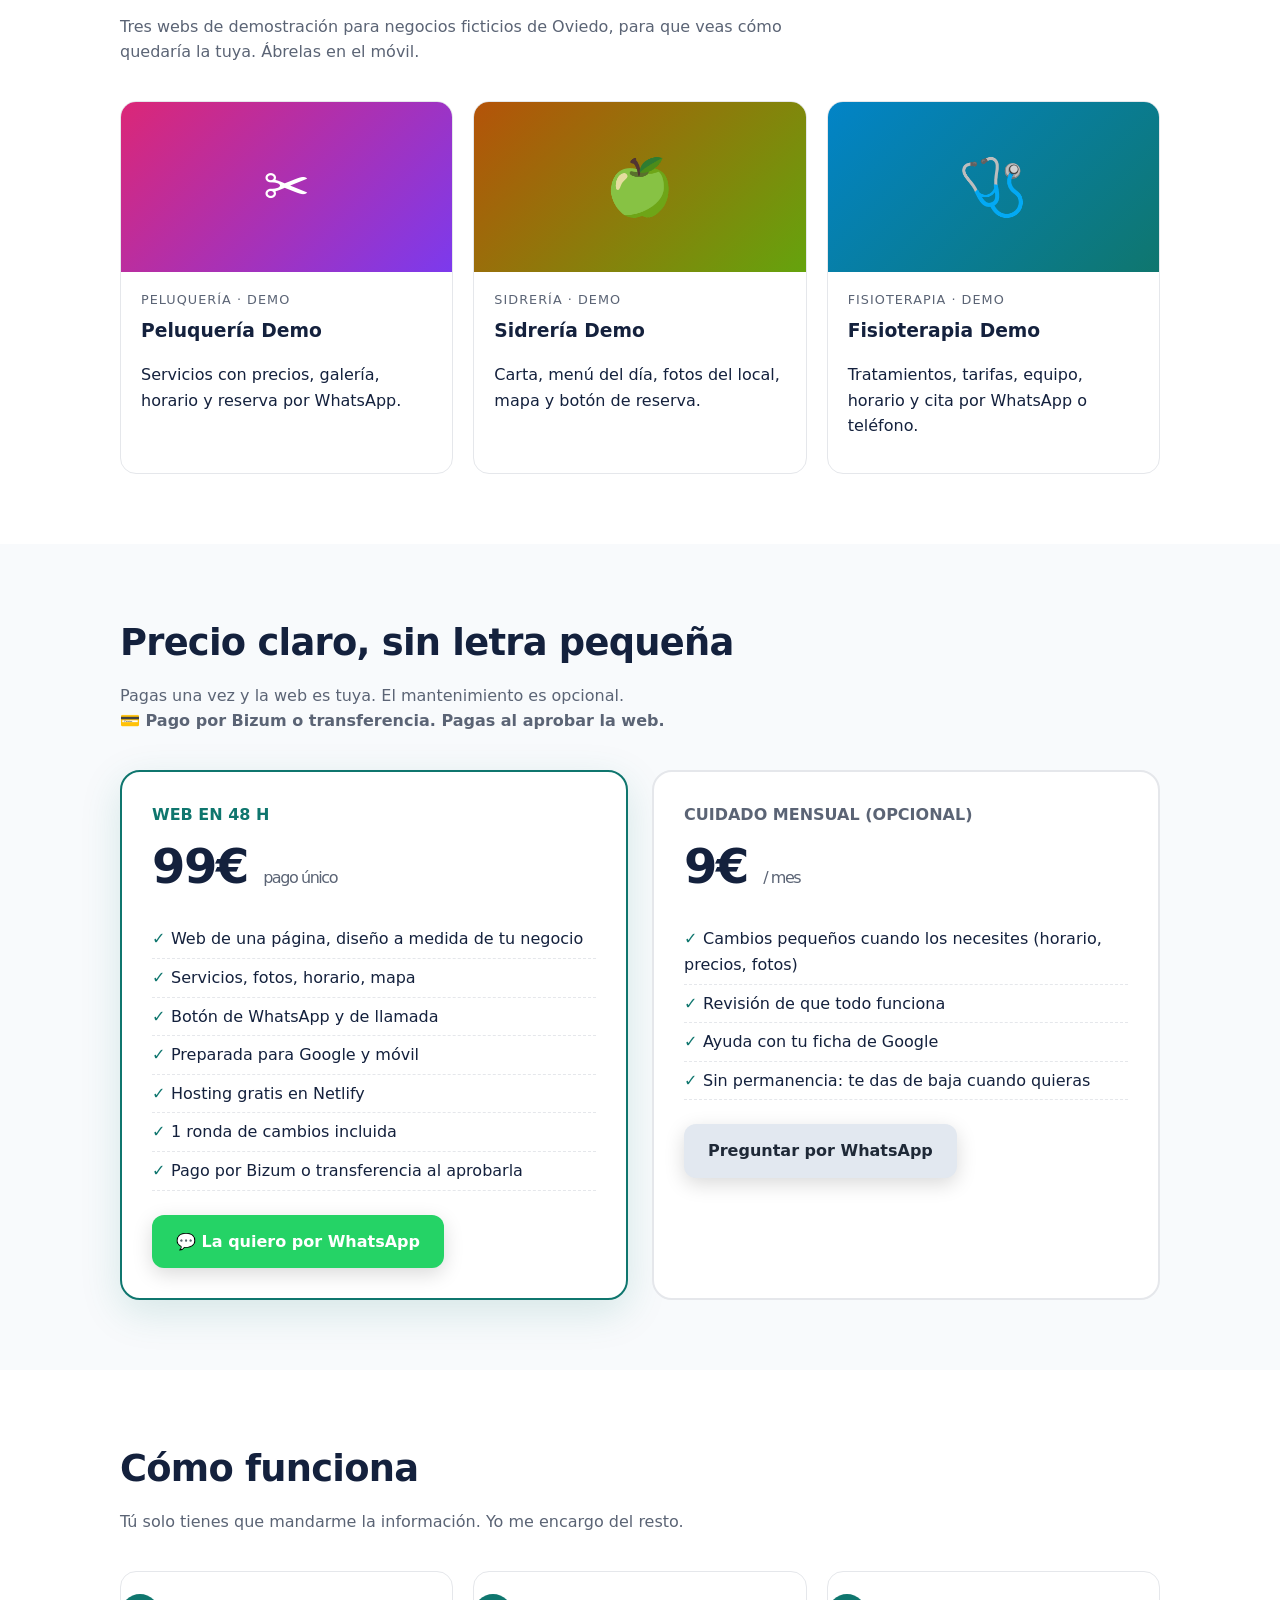
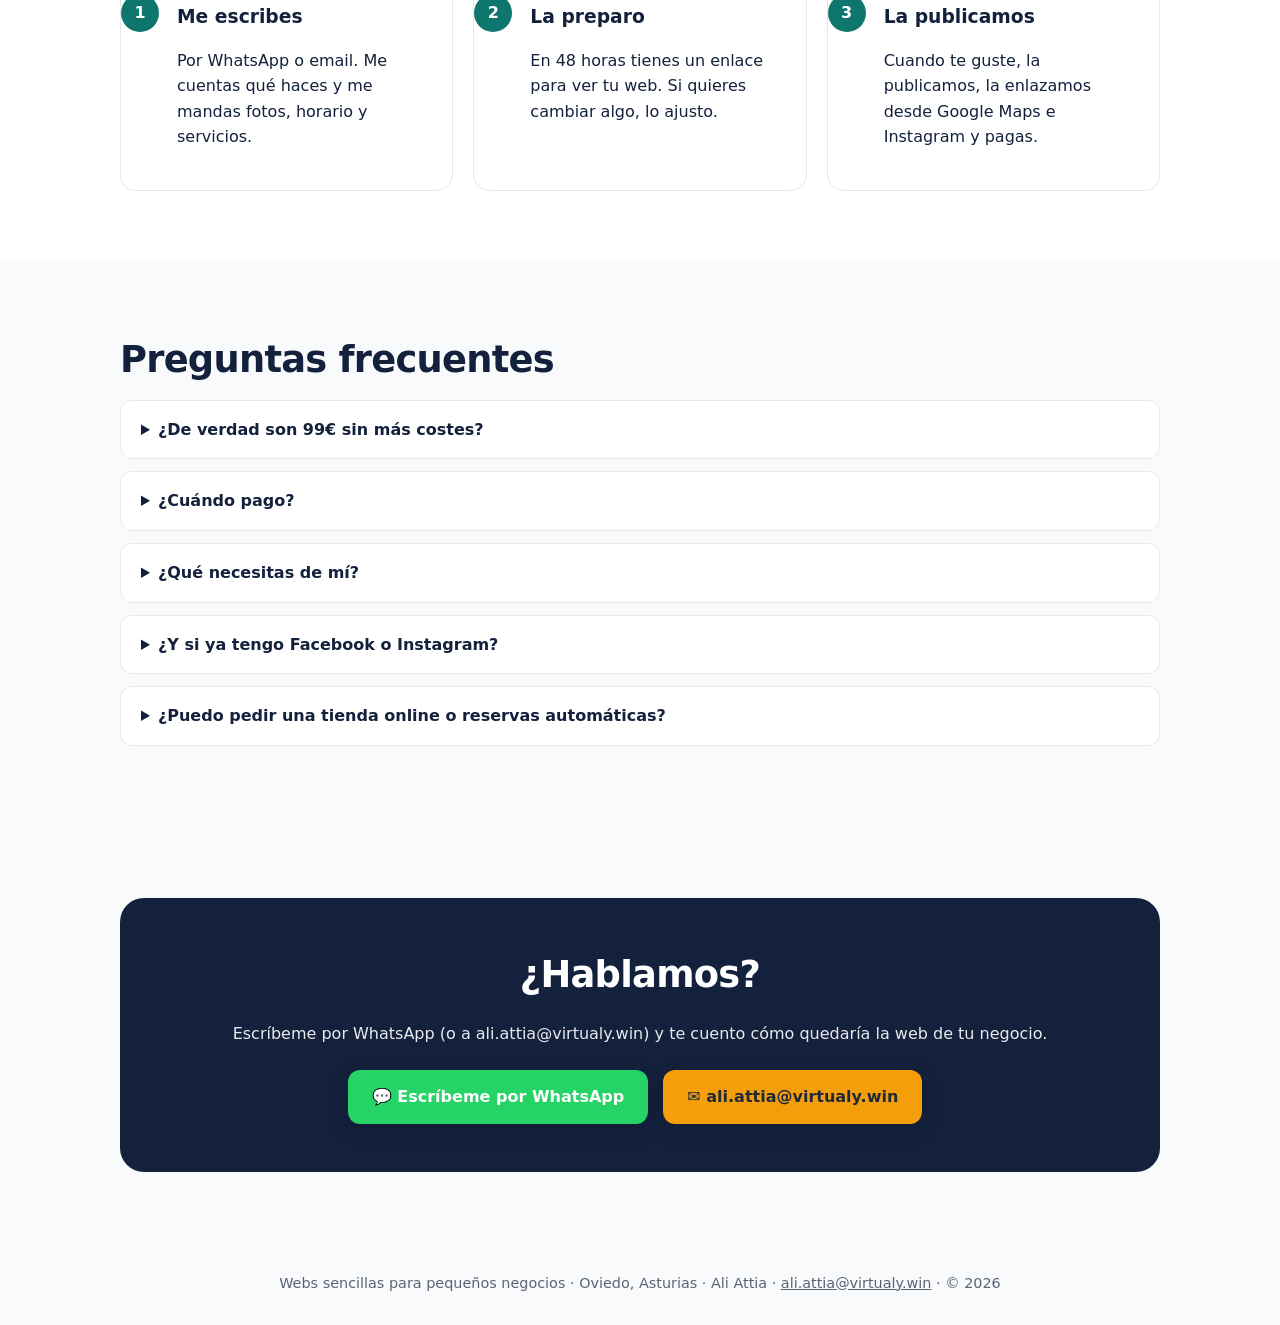
==== commit 36db22db: "WhatsApp as main CTA; email secondary" ====
--- a/site/index.html
+++ b/site/index.html
@@ -52,6 +52,7 @@
 .step::before{counter-increment:s;content:counter(s);position:absolute;left:0;top:22px;width:38px;height:38px;border-radius:50%;background:var(--brand);color:#fff;display:flex;align-items:center;justify-content:center;font-weight:800}
 details{background:#fff;border:1px solid var(--line);border-radius:12px;padding:16px 20px;margin-bottom:12px}
 summary{font-weight:700;cursor:pointer}
+.fwa{position:fixed;right:18px;bottom:18px;background:#25d366;color:#fff;border-radius:999px;padding:14px 20px;font-weight:700;text-decoration:none;box-shadow:0 6px 20px rgba(0,0,0,.25);z-index:20}
 .cta{background:var(--ink);color:#fff;border-radius:24px;padding:48px;text-align:center}
 .cta p{opacity:.9}
 footer{padding:30px 0;color:var(--muted);font-size:.9rem;text-align:center}
@@ -74,9 +75,9 @@
 <section class="hero"><div class="wrap">
   <h1>Tu web en <em>48 horas</em> por <em>99€</em></h1>
   <p class="lead">Una página web sencilla, rápida y profesional para tu negocio en Oviedo y Asturias. Tus servicios, fotos, horario, mapa y un botón para que te escriban por WhatsApp o te llamen. Sin complicaciones y sin cuotas obligatorias.</p>
-  <a class="btn wa" href="mailto:ali.attia@virtualy.win?subject=Quiero%20mi%20web%20en%2048h">✉️ Pídela por email</a>
+  <a class="btn wa" href="https://wa.me/34677372245?text=Hola%20Ali%2C%20quiero%20mi%20web%20en%2048h%20por%2099%E2%82%AC.%20Mi%20negocio%20es%3A%20" target="_blank" rel="noopener">💬 Pídela por WhatsApp</a>
   <a class="btn ghost" href="#ejemplos">Ver ejemplos</a>
-  <p style="margin:14px 0 0;opacity:.9">✉️ <a href="mailto:ali.attia@virtualy.win?subject=Quiero%20mi%20web%20en%2048h" style="color:#fff;font-weight:700">ali.attia@virtualy.win</a></p>
+  <p style="margin:14px 0 0;opacity:.9">o por email: <a href="mailto:ali.attia@virtualy.win?subject=Quiero%20mi%20web%20en%2048h" style="color:#fff;font-weight:700">ali.attia@virtualy.win</a></p>
   <div class="badges">
     <span class="badge">⚡ Lista en 48 h</span>
     <span class="badge">📱 Perfecta en móvil</span>
@@ -110,7 +111,7 @@
 
 <section id="precio"><div class="wrap">
   <h2>Precio claro, sin letra pequeña</h2>
-  <p class="sub">Pagas una vez y la web es tuya. El mantenimiento es opcional.<br><b>💳 Pago fácil por Bizum o transferencia. Pagas al aprobar la web.</b></p>
+  <p class="sub">Pagas una vez y la web es tuya. El mantenimiento es opcional.<br><b>💳 Pago por Bizum o transferencia. Pagas al aprobar la web.</b></p>
   <div class="price">
     <div class="plan main">
       <div class="tag" style="color:var(--brand);font-weight:700">WEB EN 48 H</div>
@@ -124,7 +125,7 @@
         <li>1 ronda de cambios incluida</li>
         <li>Pago por Bizum o transferencia al aprobarla</li>
       </ul>
-      <a class="btn wa" href="mailto:ali.attia@virtualy.win?subject=Quiero%20mi%20web%20en%2048h">✉️ La quiero</a>
+      <a class="btn wa" href="https://wa.me/34677372245?text=Hola%20Ali%2C%20quiero%20mi%20web%20en%2048h%20por%2099%E2%82%AC.%20Mi%20negocio%20es%3A%20" target="_blank" rel="noopener">💬 La quiero por WhatsApp</a>
     </div>
     <div class="plan">
       <div class="tag" style="color:var(--muted);font-weight:700">CUIDADO MENSUAL (OPCIONAL)</div>
@@ -135,7 +136,7 @@
         <li>Ayuda con tu ficha de Google</li>
         <li>Sin permanencia: te das de baja cuando quieras</li>
       </ul>
-      <a class="btn" href="mailto:ali.attia@virtualy.win?subject=Quiero%20mi%20web%20en%2048h" style="background:#e2e8f0">Preguntar</a>
+      <a class="btn" href="https://wa.me/34677372245?text=Hola%20Ali%2C%20quiero%20mi%20web%20en%2048h%20por%2099%E2%82%AC.%20Mi%20negocio%20es%3A%20" target="_blank" rel="noopener" style="background:#e2e8f0">Preguntar por WhatsApp</a>
     </div>
   </div>
 </div></section>
@@ -144,7 +145,7 @@
   <h2>Cómo funciona</h2>
   <p class="sub">Tú solo tienes que mandarme la información. Yo me encargo del resto.</p>
   <div class="grid g3 steps">
-    <div class="card step"><h3>Me escribes</h3><p>Por email (ali.attia@virtualy.win). Me cuentas qué haces y me mandas fotos, horario y servicios.</p></div>
+    <div class="card step"><h3>Me escribes</h3><p>Por WhatsApp o email. Me cuentas qué haces y me mandas fotos, horario y servicios.</p></div>
     <div class="card step"><h3>La preparo</h3><p>En 48 horas tienes un enlace para ver tu web. Si quieres cambiar algo, lo ajusto.</p></div>
     <div class="card step"><h3>La publicamos</h3><p>Cuando te guste, la publicamos, la enlazamos desde Google Maps e Instagram y pagas.</p></div>
   </div>
@@ -153,7 +154,7 @@
 <section id="faq"><div class="wrap">
   <h2>Preguntas frecuentes</h2>
   <details><summary>¿De verdad son 99€ sin más costes?</summary><p>Sí. La web y el hosting en Netlify no tienen coste adicional. Lo único opcional es un dominio propio (.es / .com, unos 10–15€ al año, lo pagas tú directamente) y el cuidado mensual de 9€ si lo quieres.</p></details>
-  <details><summary>¿Cuándo pago?</summary><p>Cuando hayas visto la web y te guste. Pago fácil por Bizum o transferencia, sin tarjetas ni complicaciones. Así no arriesgas nada.</p></details>
+  <details><summary>¿Cuándo pago?</summary><p>Cuando hayas visto la web y te guste. Pago por Bizum o transferencia, sin tarjetas ni complicaciones. Así no arriesgas nada.</p></details>
   <details><summary>¿Qué necesitas de mí?</summary><p>Nombre del negocio, servicios (y precios si quieres mostrarlos), horario, dirección, teléfono/WhatsApp y unas cuantas fotos. Si ya tienes Instagram o ficha de Google, puedo sacar mucho de ahí.</p></details>
   <details><summary>¿Y si ya tengo Facebook o Instagram?</summary><p>Perfecto, se complementan. Las redes van bien para el día a día, pero una web aparece en Google, carga rápido y da toda la información de un vistazo sin necesidad de tener cuenta.</p></details>
   <details><summary>¿Puedo pedir una tienda online o reservas automáticas?</summary><p>Esta oferta es para una web de una página. Si necesitas algo más grande, lo hablamos y te doy un presupuesto aparte.</p></details>
@@ -162,13 +163,15 @@
 <section><div class="wrap">
   <div class="cta">
     <h2>¿Hablamos?</h2>
-    <p>Escríbeme a ali.attia@virtualy.win y te cuento cómo quedaría la web de tu negocio.</p>
-    <a class="btn wa" href="mailto:ali.attia@virtualy.win?subject=Quiero%20mi%20web%20en%2048h">✉️ ali.attia@virtualy.win</a>
+    <p>Escríbeme por WhatsApp (o a ali.attia@virtualy.win) y te cuento cómo quedaría la web de tu negocio.</p>
+    <a class="btn wa" href="https://wa.me/34677372245?text=Hola%20Ali%2C%20quiero%20mi%20web%20en%2048h%20por%2099%E2%82%AC.%20Mi%20negocio%20es%3A%20" target="_blank" rel="noopener">💬 Escríbeme por WhatsApp</a>
+    <a class="btn" href="mailto:ali.attia@virtualy.win?subject=Quiero%20mi%20web%20en%2048h">✉️ ali.attia@virtualy.win</a>
     
   </div>
 </div></section>
 
 <footer><div class="wrap"><span>Webs sencillas para pequeños negocios · Oviedo, Asturias</span> · Ali Attia · <a href="mailto:ali.attia@virtualy.win?subject=Quiero%20mi%20web%20en%2048h">ali.attia@virtualy.win</a> · © 2026</div></footer>
+<a class="fwa" href="https://wa.me/34677372245?text=Hola%20Ali%2C%20quiero%20mi%20web%20en%2048h%20por%2099%E2%82%AC.%20Mi%20negocio%20es%3A%20" target="_blank" rel="noopener" aria-label="WhatsApp">💬 WhatsApp</a>
 
 </body>
 </html>
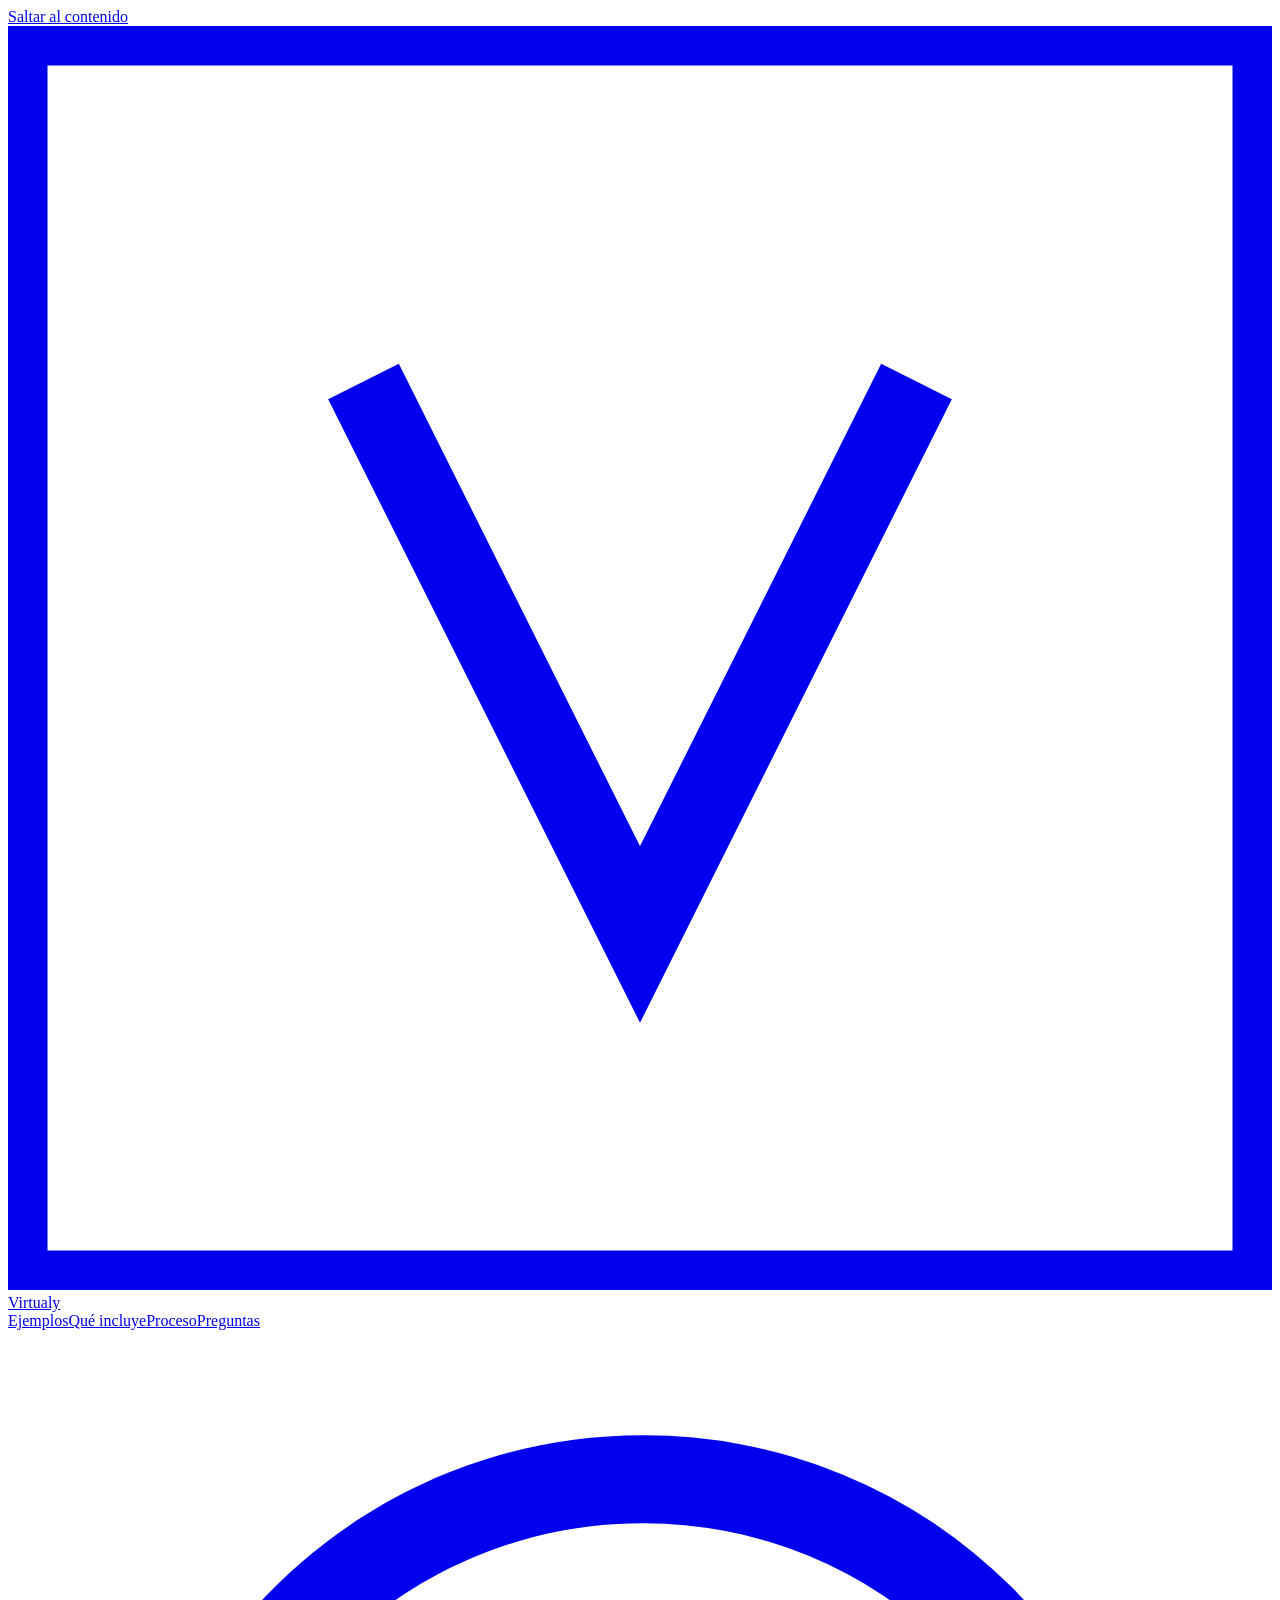
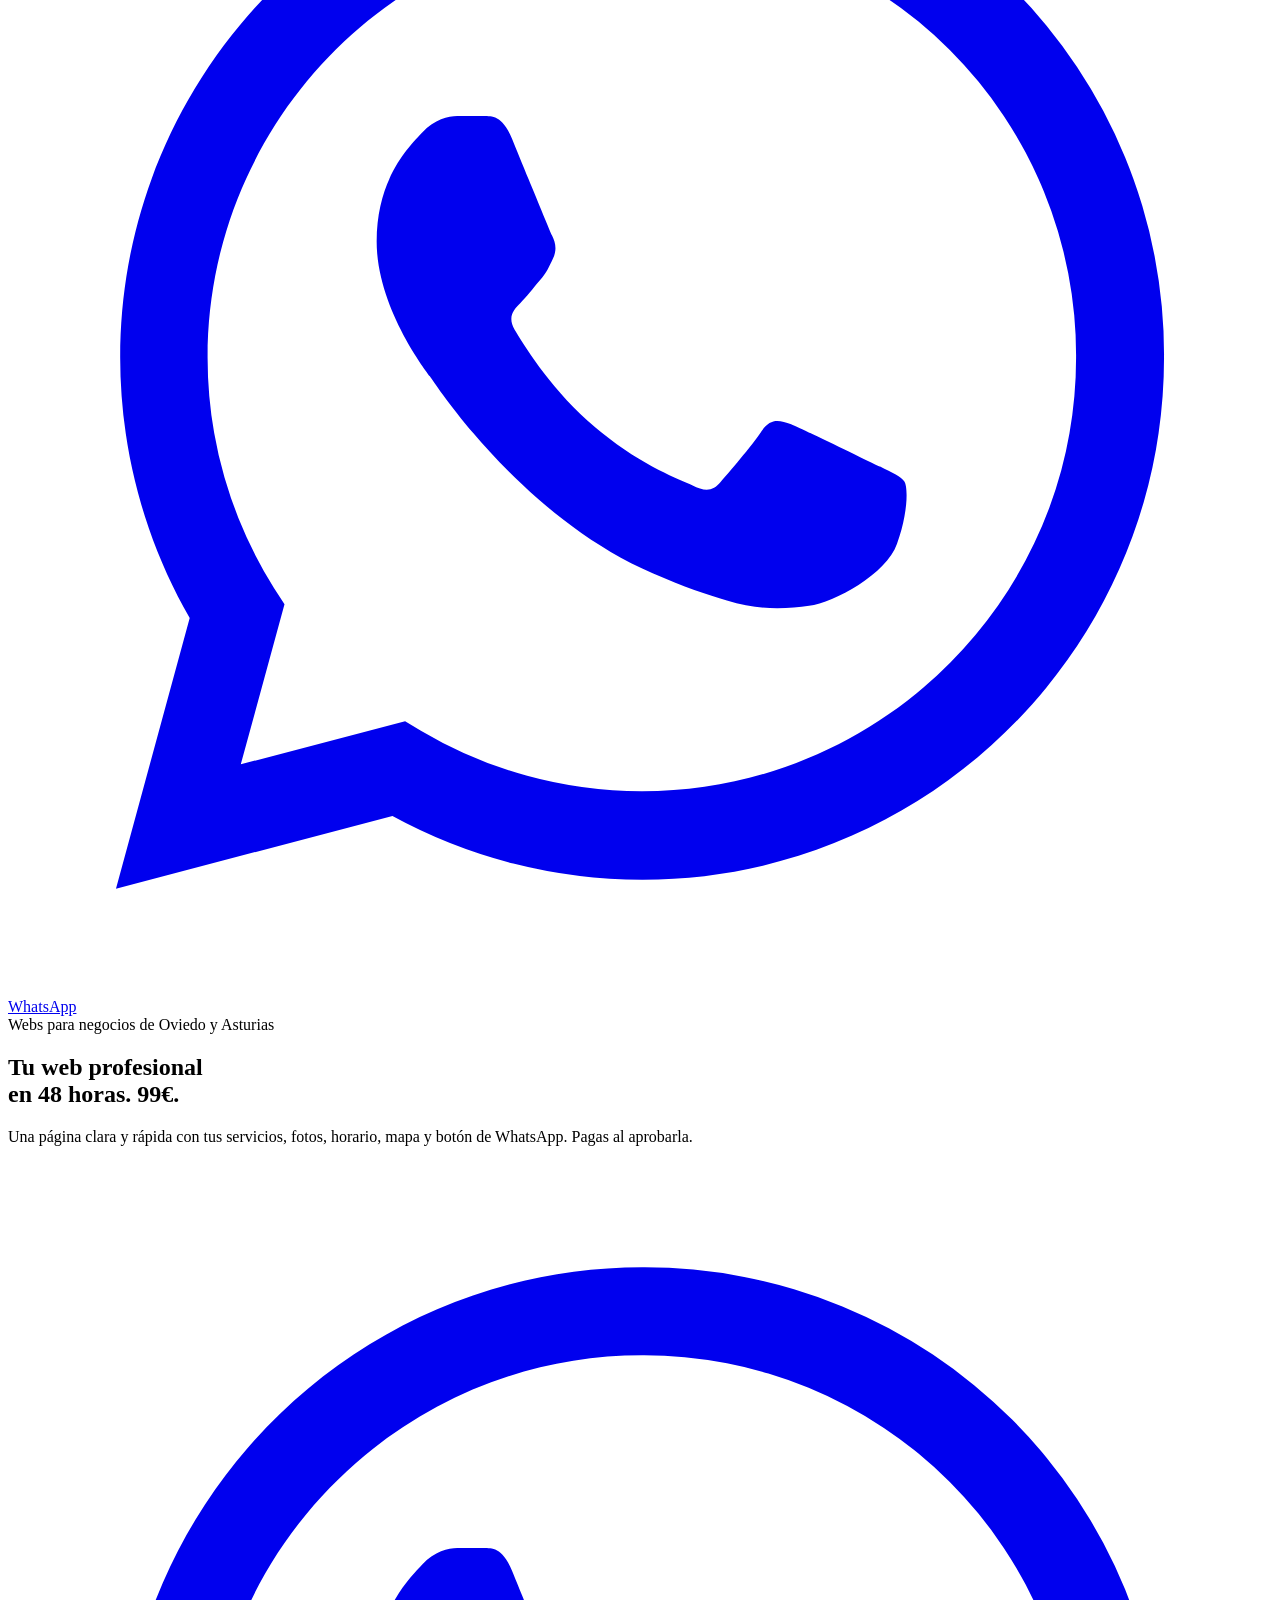
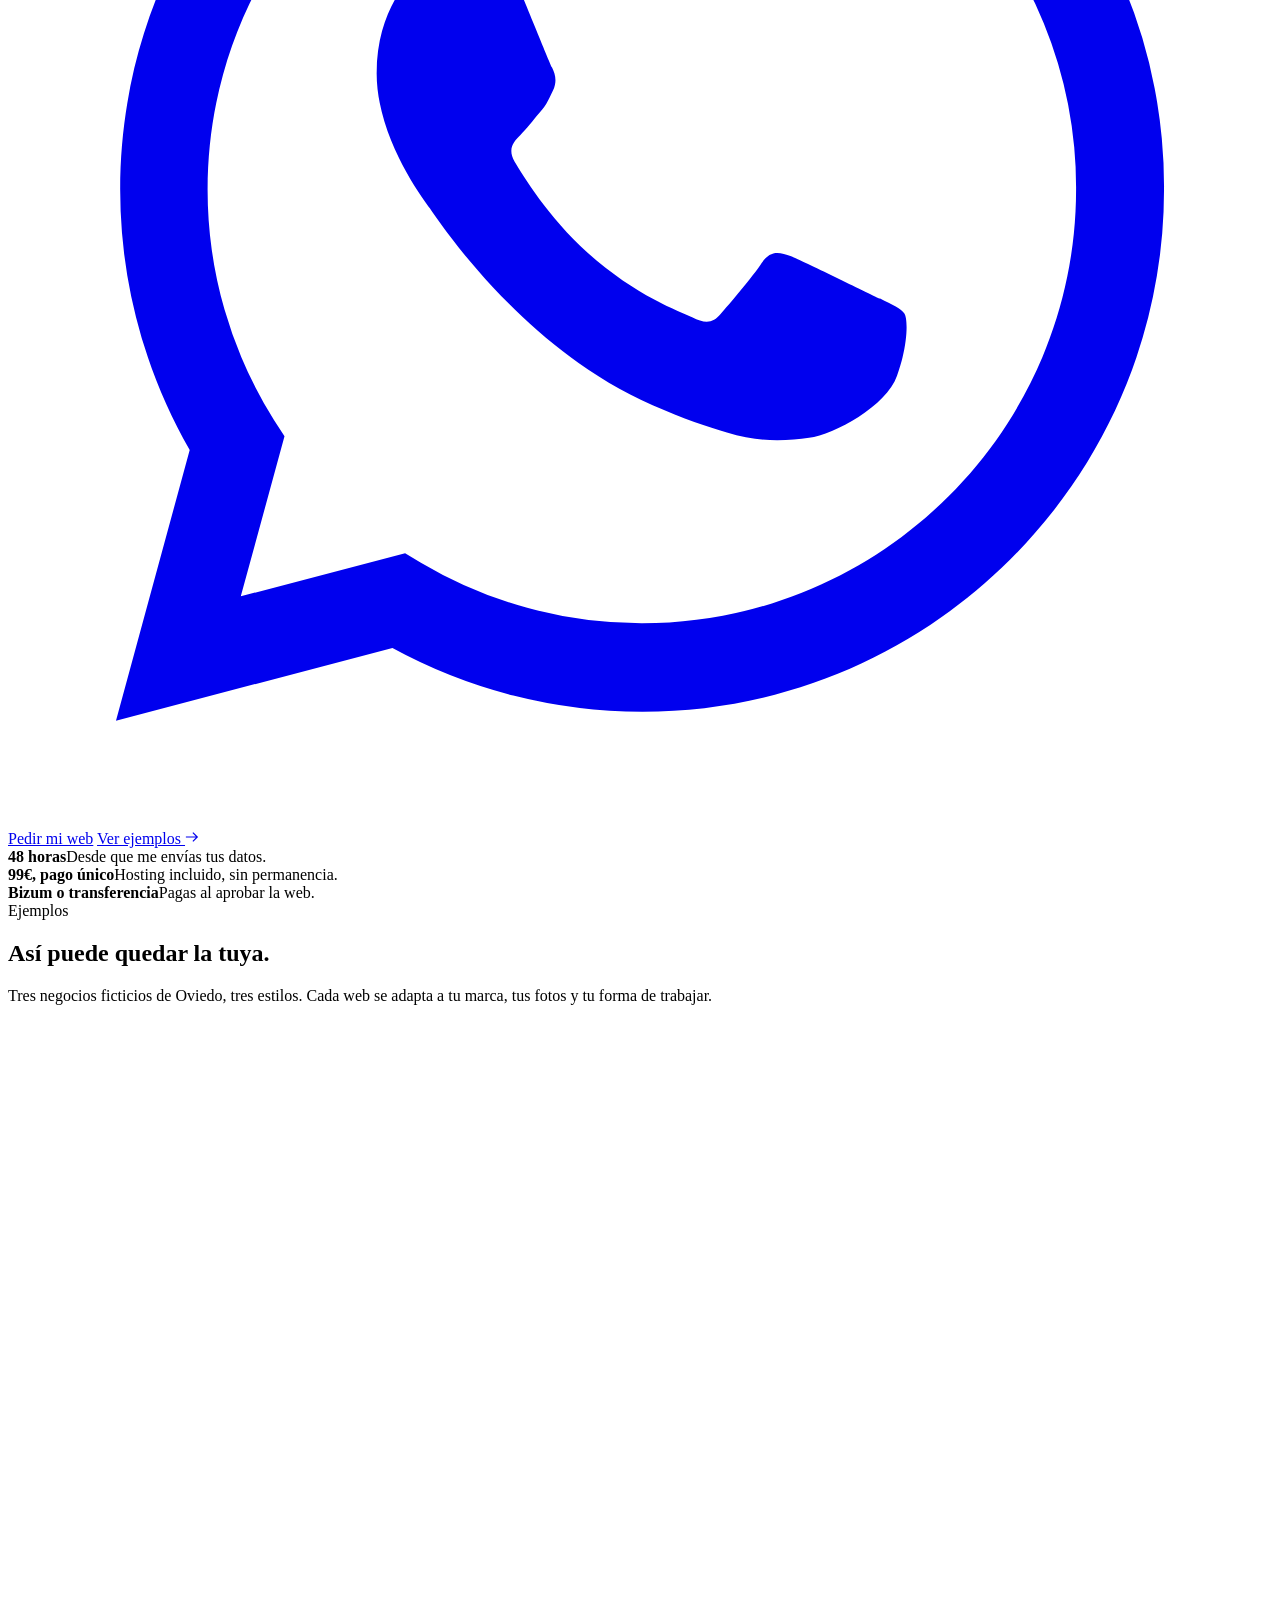
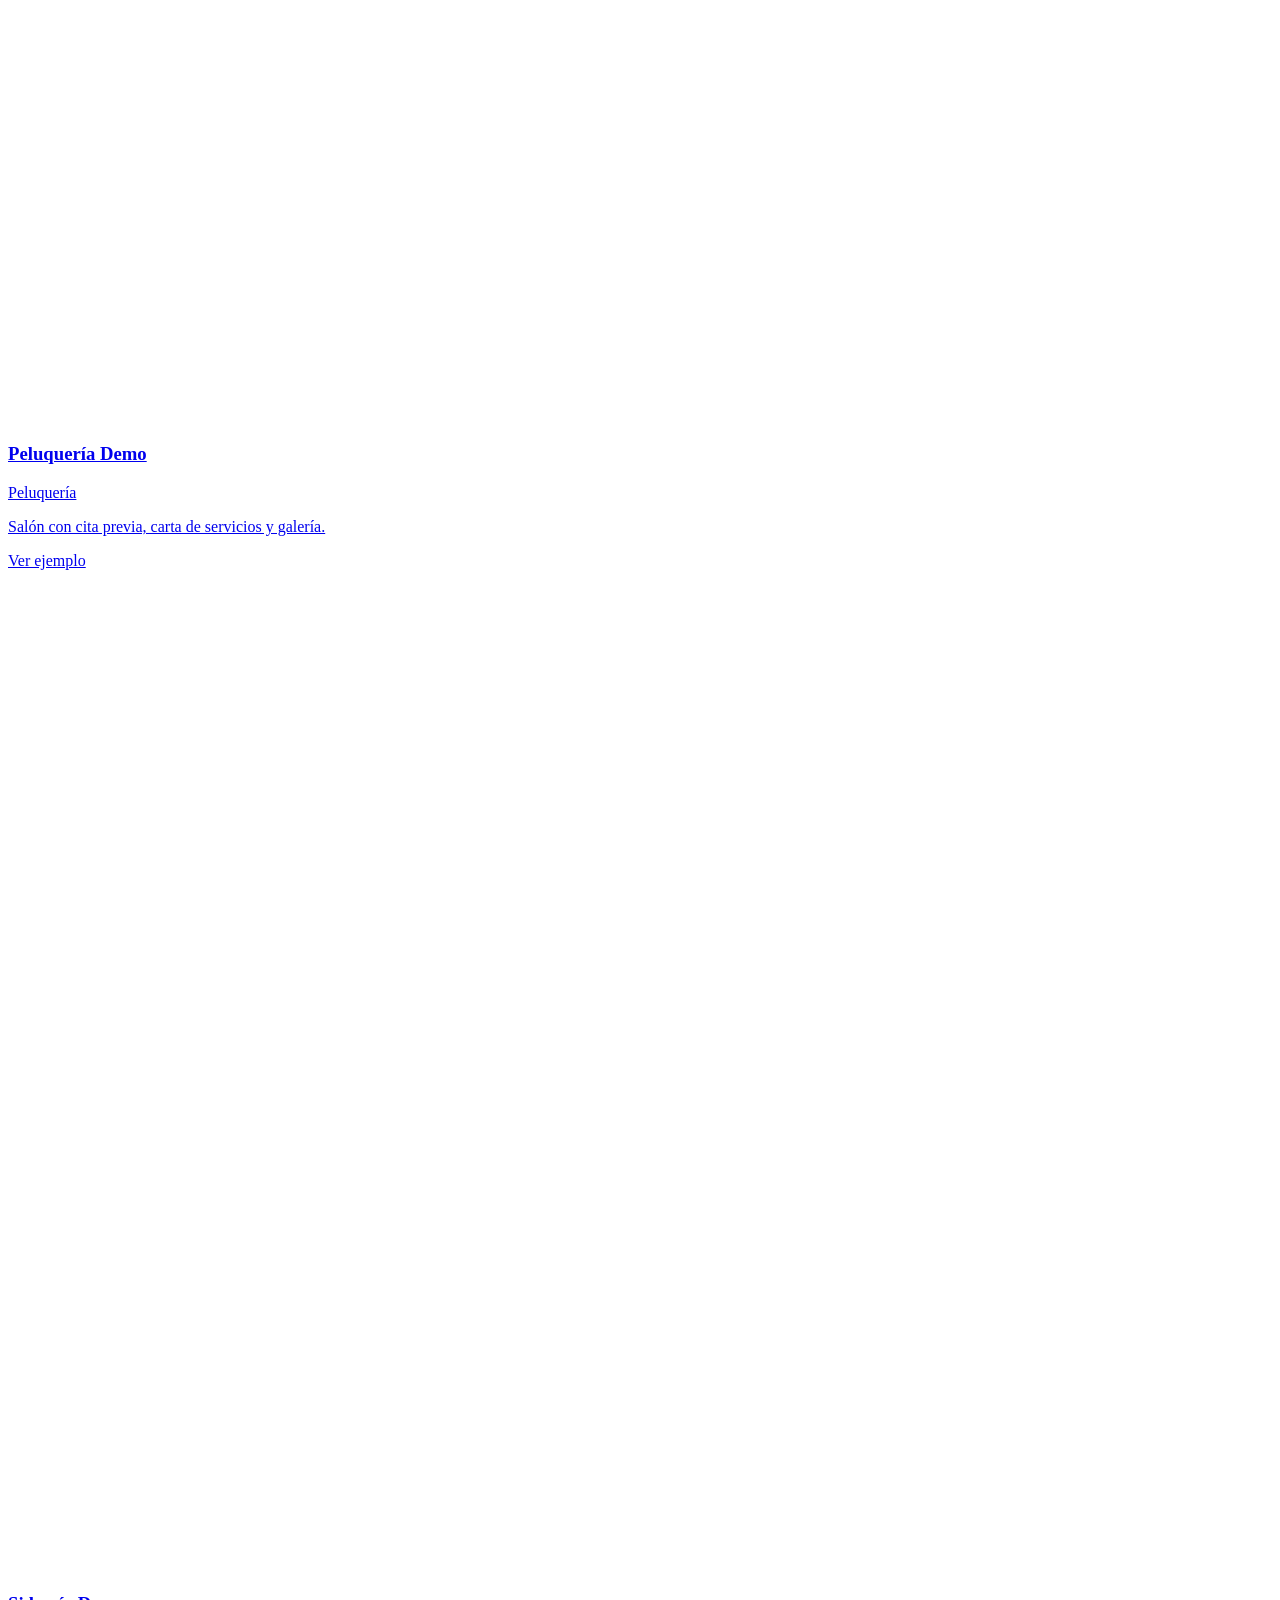
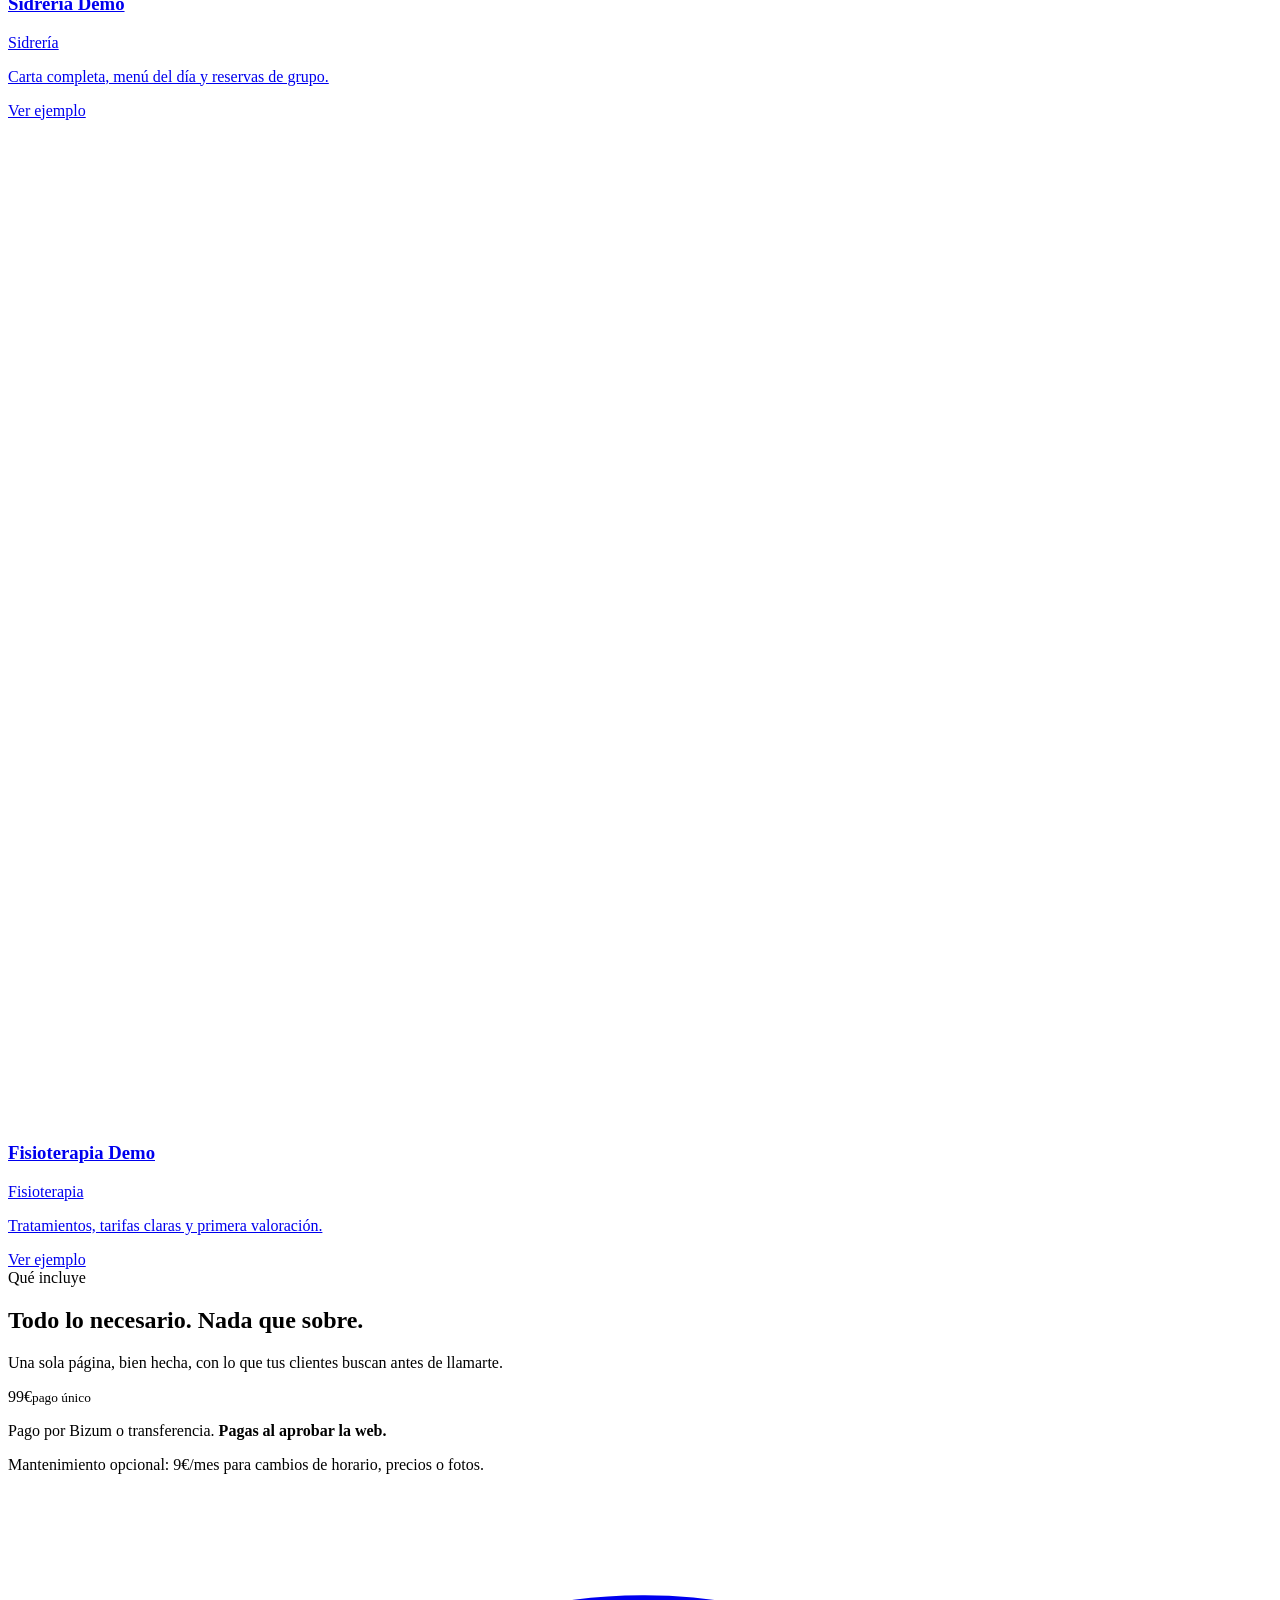
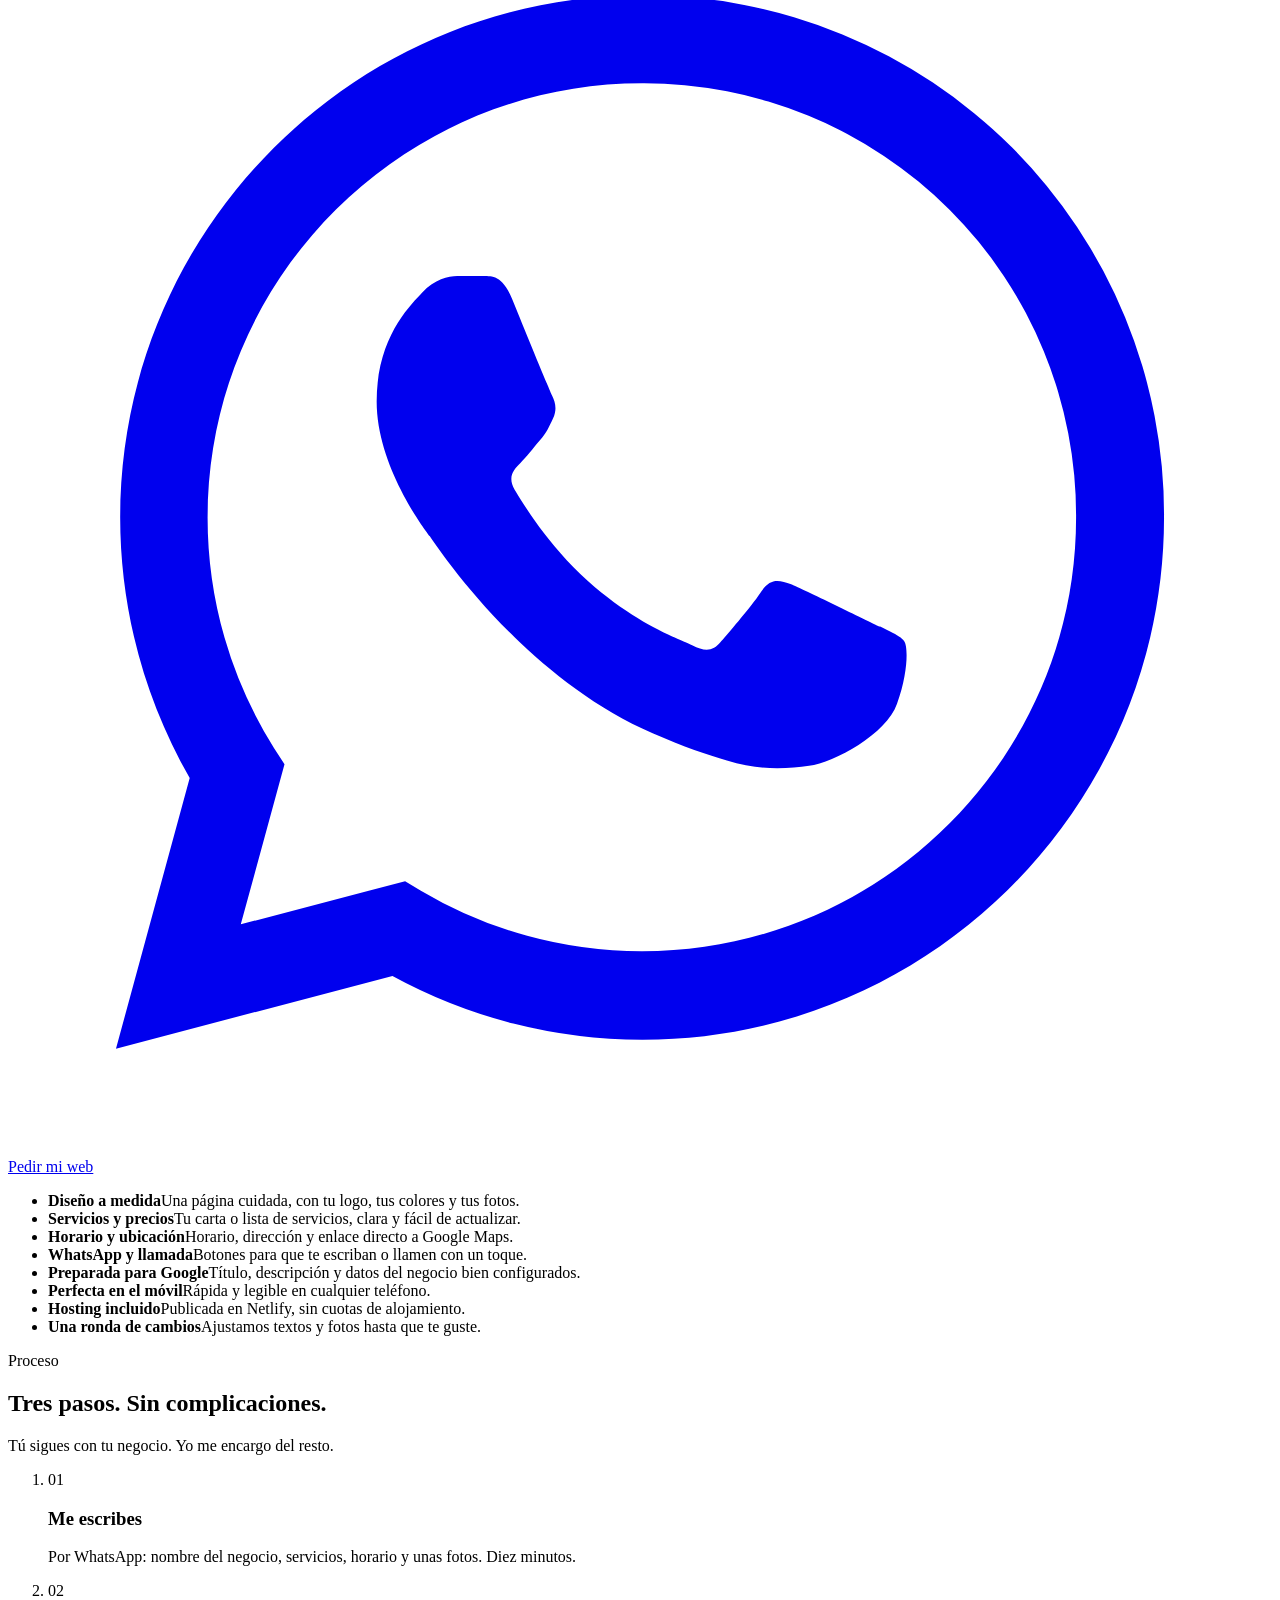
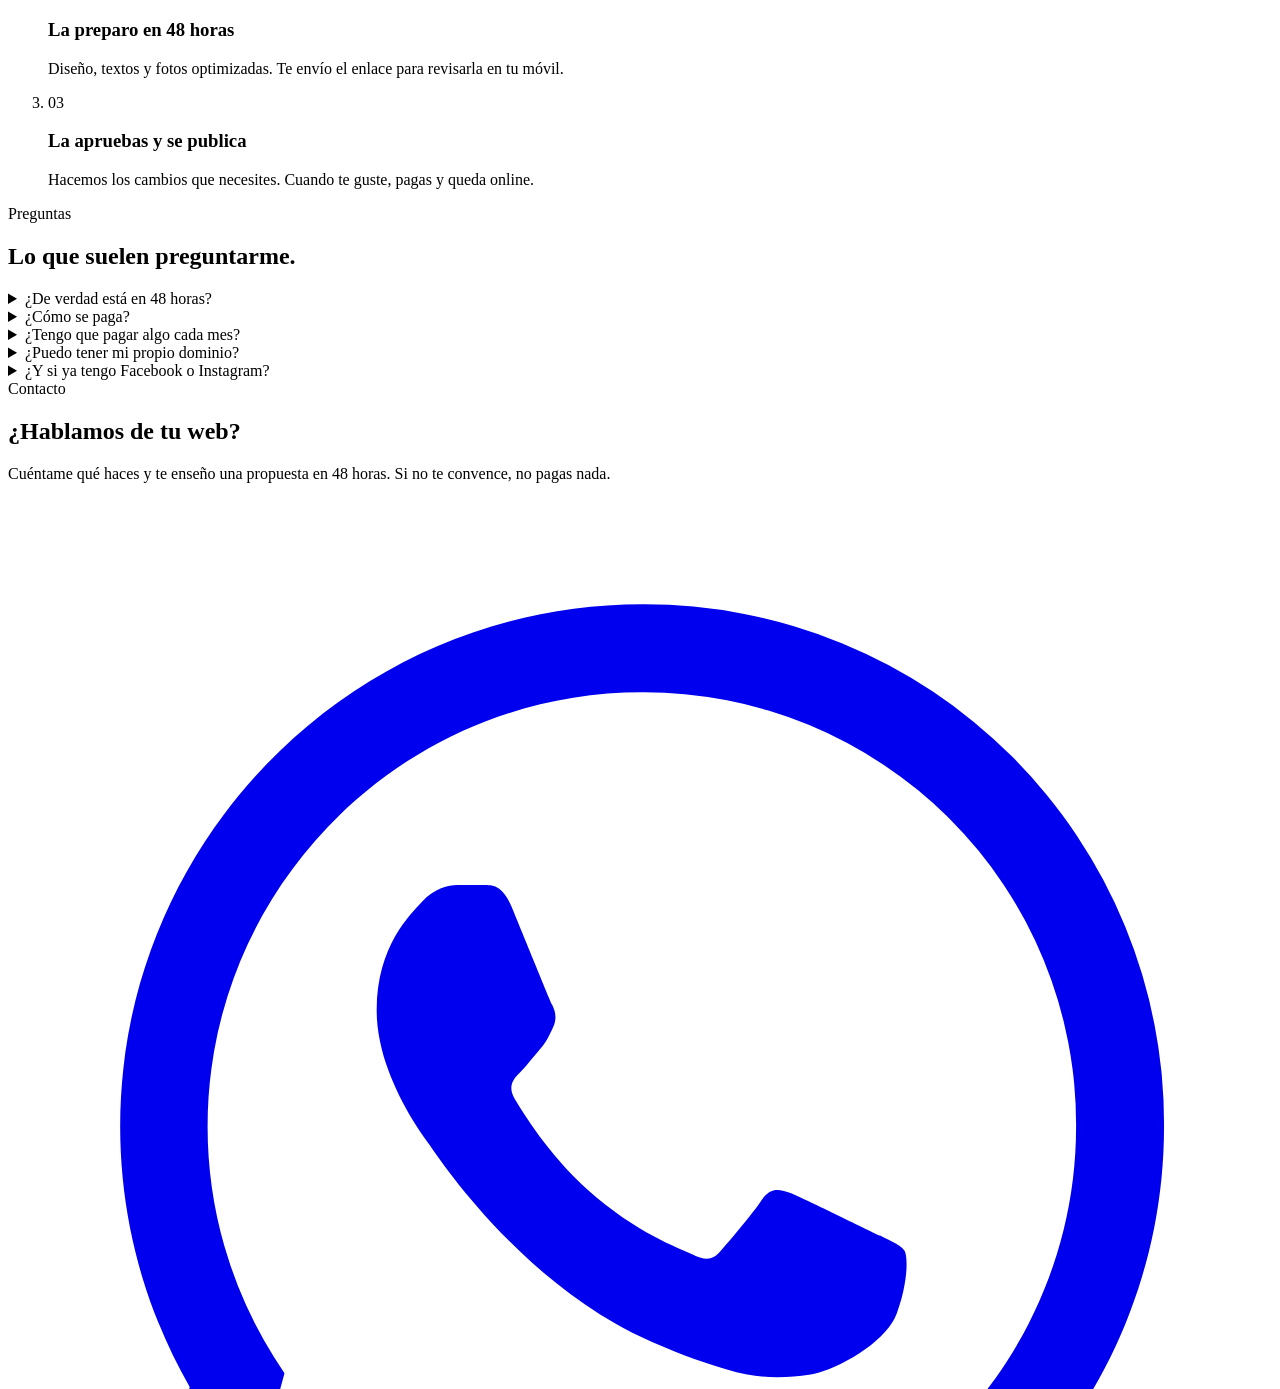
==== commit 1a04a25c: "v2 redesign: premium minimal offer page + 3 demos, shared layout/partials, SEO-ready head, self-host" ====
--- a/site/index.html
+++ b/site/index.html
@@ -1,177 +1,170 @@
-<!DOCTYPE html>
+<!doctype html>
 <html lang="es">
 <head>
 <meta charset="utf-8">
-<meta name="viewport" content="width=device-width, initial-scale=1">
-<title>Tu web en 48 horas por 99€ | Webs para negocios de Oviedo y Asturias</title>
-<meta name="description" content="Página web de una sola página para tu negocio en 48 horas por 99€: servicios, fotos, horario, mapa y botón de WhatsApp. Hosting gratis. Oviedo y Asturias.">
-<meta property="og:title" content="Tu web en 48 horas por 99€">
-<meta property="og:description" content="Web profesional de una página para pequeños negocios. Lista en 48 h. Hosting gratis.">
-<style>
-:root{--ink:#14213d;--muted:#5b6475;--brand:#0f766e;--brand2:#14b8a6;--accent:#f59e0b;--bg:#f8fafc;--card:#fff;--line:#e5e7eb}
-*{box-sizing:border-box}html{scroll-behavior:smooth}
-body{margin:0;font-family:system-ui,-apple-system,"Segoe UI",Roboto,Helvetica,Arial,sans-serif;color:var(--ink);background:var(--bg);line-height:1.6}
-a{color:inherit}
-.wrap{max-width:1080px;margin:0 auto;padding:0 20px}
-header.top{position:sticky;top:0;background:rgba(255,255,255,.92);backdrop-filter:blur(8px);border-bottom:1px solid var(--line);z-index:10}
-header.top .wrap{display:flex;align-items:center;justify-content:space-between;height:60px}
-header.top .wrap>div{display:flex;align-items:center}
-.logo{font-weight:800;letter-spacing:-.02em;text-decoration:none}.logo span{color:var(--brand)}
-nav a{margin-left:18px;text-decoration:none;color:var(--muted);font-size:.95rem}
-nav a:hover{color:var(--ink)}
-.hero{background:linear-gradient(135deg,#0f766e 0%,#115e59 45%,#14213d 100%);color:#fff;padding:80px 0 90px}
-.hero h1{font-size:clamp(2.2rem,5vw,3.6rem);line-height:1.1;margin:0 0 16px;letter-spacing:-.03em}
-.hero h1 em{font-style:normal;color:#fcd34d}
-.hero p.lead{font-size:1.2rem;max-width:640px;opacity:.95}
-.btn{display:inline-flex;align-items:center;gap:8px;background:var(--accent);color:#1f2937;font-weight:700;text-decoration:none;padding:14px 24px;border-radius:12px;margin:8px 10px 0 0;box-shadow:0 6px 20px rgba(0,0,0,.15)}
-.btn.ghost{background:transparent;color:#fff;border:2px solid rgba(255,255,255,.6);box-shadow:none}
-.btn.wa{background:#25d366;color:#fff}
-.badges{display:flex;flex-wrap:wrap;gap:10px;margin-top:28px}
-.badge{background:rgba(255,255,255,.12);border:1px solid rgba(255,255,255,.25);padding:6px 12px;border-radius:999px;font-size:.9rem}
-section{padding:70px 0}
-h2{font-size:clamp(1.6rem,3vw,2.3rem);letter-spacing:-.02em;margin:0 0 10px}
-.sub{color:var(--muted);margin:0 0 36px;max-width:680px}
-.grid{display:grid;gap:20px}
-.g3{grid-template-columns:repeat(auto-fit,minmax(250px,1fr))}
-.card{background:var(--card);border:1px solid var(--line);border-radius:16px;padding:24px}
-.card h3{margin:6px 0 8px}
-.ico{font-size:1.8rem}
-.price{display:grid;grid-template-columns:repeat(auto-fit,minmax(280px,1fr));gap:24px}
-.plan{background:#fff;border:2px solid var(--line);border-radius:20px;padding:30px}
-.plan.main{border-color:var(--brand);box-shadow:0 12px 40px rgba(15,118,110,.15)}
-.plan .amt{font-size:3rem;font-weight:800;letter-spacing:-.03em}
-.plan .amt small{font-size:1rem;color:var(--muted);font-weight:500}
-.plan ul{padding-left:0;list-style:none}.plan li{padding:6px 0;border-bottom:1px dashed var(--line)}
-.plan li::before{content:"✓ ";color:var(--brand);font-weight:800}
-.demo{overflow:hidden;padding:0;text-decoration:none;transition:transform .15s}
-.demo:hover{transform:translateY(-4px)}
-.demo .thumb{height:170px;display:flex;align-items:center;justify-content:center;font-size:3.5rem;color:#fff}
-.demo .body{padding:18px 20px}
-.demo .tag{font-size:.8rem;color:var(--muted);text-transform:uppercase;letter-spacing:.08em}
-.steps{counter-reset:s}.step{position:relative;padding-left:56px}
-.step::before{counter-increment:s;content:counter(s);position:absolute;left:0;top:22px;width:38px;height:38px;border-radius:50%;background:var(--brand);color:#fff;display:flex;align-items:center;justify-content:center;font-weight:800}
-details{background:#fff;border:1px solid var(--line);border-radius:12px;padding:16px 20px;margin-bottom:12px}
-summary{font-weight:700;cursor:pointer}
-.fwa{position:fixed;right:18px;bottom:18px;background:#25d366;color:#fff;border-radius:999px;padding:14px 20px;font-weight:700;text-decoration:none;box-shadow:0 6px 20px rgba(0,0,0,.25);z-index:20}
-.cta{background:var(--ink);color:#fff;border-radius:24px;padding:48px;text-align:center}
-.cta p{opacity:.9}
-footer{padding:30px 0;color:var(--muted);font-size:.9rem;text-align:center}
-@media(max-width:700px){nav a{display:none}.cta{padding:30px 20px}}
-</style>
+<meta name="viewport" content="width=device-width, initial-scale=1, viewport-fit=cover">
+<title>Tu web profesional en 48 horas por 99€ · Oviedo y Asturias</title>
+<meta name="description" content="Webs de una página para negocios locales de Oviedo y Asturias: servicios, fotos, horario, mapa y WhatsApp. 99€, lista en 48 horas. Pagas al aprobarla.">
+<meta name="robots" content="index, follow">
+<link rel="canonical" href="https://ali-webs-48h.netlify.app/">
+<meta name="theme-color" content="#0a0e1a">
+<meta property="og:type" content="website">
+<meta property="og:locale" content="es_ES">
+<meta property="og:site_name" content="Virtualy · Webs en 48 horas">
+<meta property="og:title" content="Tu web profesional en 48 horas. 99€.">
+<meta property="og:description" content="Webs de una página para negocios locales de Oviedo y Asturias: servicios, fotos, horario, mapa y WhatsApp. 99€, lista en 48 horas. Pagas al aprobarla.">
+<meta property="og:url" content="https://ali-webs-48h.netlify.app/">
+<meta property="og:image" content="https://ali-webs-48h.netlify.app/assets/og.png">
+<meta property="og:image:width" content="1200">
+<meta property="og:image:height" content="630">
+<meta name="twitter:card" content="summary_large_image">
+<link rel="icon" href="/favicon.svg" type="image/svg+xml">
+<link rel="icon" href="/favicon-32.png" sizes="32x32" type="image/png">
+<link rel="apple-touch-icon" href="/apple-touch-icon.png">
+<link rel="preload" href="/assets/fonts/montserrat.woff2" as="font" type="font/woff2" crossorigin>
+<link rel="stylesheet" href="/assets/css/base.css">
+<link rel="stylesheet" href="/assets/css/offer.css">
+
+<script type="application/ld+json">{"@context":"https://schema.org","@type":"ProfessionalService","name":"Virtualy · Webs en 48 horas","url":"https://ali-webs-48h.netlify.app/","image":"https://ali-webs-48h.netlify.app/assets/og.png","description":"Diseño de webs de una página para negocios locales en Oviedo y Asturias. 99€, entrega en 48 horas.","email":"ali.attia@virtualy.win","founder":{"@type":"Person","name":"Ali Attia"},"areaServed":[{"@type":"City","name":"Oviedo"},{"@type":"AdministrativeArea","name":"Asturias"}],"address":{"@type":"PostalAddress","addressLocality":"Oviedo","addressRegion":"Asturias","addressCountry":"ES"},"priceRange":"99€","makesOffer":{"@type":"Offer","name":"Web de una página en 48 horas","price":"99","priceCurrency":"EUR"}}</script>
+<script>
+(function(){var d=document.documentElement;d.classList.add('js');
+if(!('IntersectionObserver' in window)){d.classList.remove('js');return}
+var io=new IntersectionObserver(function(es){es.forEach(function(x){if(x.isIntersecting){x.target.classList.add('in');io.unobserve(x.target)}})},{rootMargin:'0px 0px -8% 0px'});
+document.addEventListener('DOMContentLoaded',function(){document.querySelectorAll('.reveal').forEach(function(el){io.observe(el)})});
+})();</script>
 </head>
-<body>
-<header class="top"><div class="wrap">
-  <a class="logo" href="#">Web<span>48h</span></a>
-  <div>
-    <nav>
-      <a href="#que">Qué incluye</a>
-      <a href="#ejemplos">Ejemplos</a>
-      <a href="#precio">Precio</a>
-      <a href="#faq">Preguntas</a>
+<body class="">
+<a class="skip" href="#main">Saltar al contenido</a>
+<header class="hdr">
+  <div class="wrap">
+    <a class="brand" href="/" aria-label="Virtualy, inicio"><svg viewBox="0 0 32 32" aria-hidden="true"><rect x=".5" y=".5" width="31" height="31" fill="none" stroke="currentColor"/><path d="M9 9l7 14 7-14" fill="none" stroke="currentColor" stroke-width="2"/></svg><span>Virtualy</span></a>
+    <nav class="nav" aria-label="Principal">
+      <a href="#ejemplos">Ejemplos</a><a href="#incluye">Qué incluye</a><a href="#proceso">Proceso</a><a href="#preguntas">Preguntas</a>
     </nav>
+    <a class="btn btn--light" href="https://wa.me/34677372245?text=Hola%20Ali%2C%20quiero%20mi%20web%20en%2048h%20por%2099%E2%82%AC.%20Mi%20negocio%20es%3A%20" target="_blank" rel="noopener"><svg viewBox="0 0 24 24" aria-hidden="true" fill="currentColor"><path d="M12.04 2C6.58 2 2.13 6.45 2.13 11.91c0 1.75.46 3.45 1.32 4.95L2.05 22l5.25-1.38a9.9 9.9 0 0 0 4.74 1.21h.01c5.46 0 9.9-4.45 9.9-9.91A9.86 9.86 0 0 0 12.04 2zm0 18.15h-.01a8.2 8.2 0 0 1-4.19-1.15l-.3-.18-3.12.82.83-3.04-.2-.31a8.2 8.2 0 0 1-1.26-4.38c0-4.54 3.7-8.24 8.25-8.24a8.2 8.2 0 0 1 8.24 8.25c0 4.54-3.7 8.23-8.24 8.23zm4.52-6.16c-.25-.12-1.47-.72-1.69-.81-.23-.08-.39-.12-.56.13-.16.25-.64.81-.78.97-.14.17-.29.19-.54.06-.25-.12-1.05-.39-1.99-1.23-.74-.66-1.23-1.47-1.38-1.72-.14-.25-.02-.38.11-.51.11-.11.25-.29.37-.43.13-.15.17-.25.25-.42.08-.17.04-.31-.02-.43-.06-.13-.56-1.35-.76-1.84-.2-.48-.41-.42-.56-.43h-.48c-.17 0-.43.06-.66.31-.23.25-.87.85-.87 2.07 0 1.22.89 2.4 1.01 2.56.12.17 1.75 2.67 4.23 3.74.59.26 1.05.41 1.41.52.59.19 1.13.16 1.56.1.48-.07 1.47-.6 1.67-1.18.21-.58.21-1.07.14-1.18-.06-.1-.22-.16-.47-.29z"/></svg><span>WhatsApp</span></a>
   </div>
-</div></header>
-
-<section class="hero"><div class="wrap">
-  <h1>Tu web en <em>48 horas</em> por <em>99€</em></h1>
-  <p class="lead">Una página web sencilla, rápida y profesional para tu negocio en Oviedo y Asturias. Tus servicios, fotos, horario, mapa y un botón para que te escriban por WhatsApp o te llamen. Sin complicaciones y sin cuotas obligatorias.</p>
-  <a class="btn wa" href="https://wa.me/34677372245?text=Hola%20Ali%2C%20quiero%20mi%20web%20en%2048h%20por%2099%E2%82%AC.%20Mi%20negocio%20es%3A%20" target="_blank" rel="noopener">💬 Pídela por WhatsApp</a>
-  <a class="btn ghost" href="#ejemplos">Ver ejemplos</a>
-  <p style="margin:14px 0 0;opacity:.9">o por email: <a href="mailto:ali.attia@virtualy.win?subject=Quiero%20mi%20web%20en%2048h" style="color:#fff;font-weight:700">ali.attia@virtualy.win</a></p>
-  <div class="badges">
-    <span class="badge">⚡ Lista en 48 h</span>
-    <span class="badge">📱 Perfecta en móvil</span>
-    <span class="badge">🔎 Preparada para Google</span>
-    <span class="badge">🆓 Hosting gratis</span>
-  </div>
-</div></section>
-
-<section id="que"><div class="wrap">
-  <h2>Qué incluye tu web</h2>
-  <p class="sub">Todo lo que un cliente necesita para encontrarte, confiar en ti y contactarte, en una sola página.</p>
-  <div class="grid g3">
-    <div class="card"><div class="ico">🧾</div><h3>Tus servicios y precios</h3><p>Explicados de forma clara, para que el cliente sepa qué ofreces antes de llamar.</p></div>
-    <div class="card"><div class="ico">📸</div><h3>Fotos de tu negocio</h3><p>Usamos tus fotos (las del móvil valen) optimizadas para que carguen rápido.</p></div>
-    <div class="card"><div class="ico">🕒</div><h3>Horario y ubicación</h3><p>Horario siempre visible y mapa integrado para llegar sin perderse.</p></div>
-    <div class="card"><div class="ico">💬</div><h3>Botón de WhatsApp y llamada</h3><p>Un toque y el cliente te escribe o te llama. Sin formularios complicados.</p></div>
-    <div class="card"><div class="ico">🔎</div><h3>Preparada para Google</h3><p>Título, descripción y datos del negocio bien puestos, y enlazable desde tu ficha de Google Maps e Instagram.</p></div>
-    <div class="card"><div class="ico">🆓</div><h3>Hosting gratis</h3><p>Publicada en Netlify, sin coste de alojamiento. Si quieres dominio propio (.es o .com), te ayudo a conectarlo (el dominio cuesta aparte, unos 10–15€/año).</p></div>
-  </div>
-</div></section>
-
-<section id="ejemplos" style="background:#fff"><div class="wrap">
-  <h2>Ejemplos</h2>
-  <p class="sub">Tres webs de demostración para negocios ficticios de Oviedo, para que veas cómo quedaría la tuya. Ábrelas en el móvil.</p>
-  <div class="grid g3">
-    <a class="card demo" href="demo-peluqueria/"><div class="thumb" style="background:linear-gradient(135deg,#db2777,#7c3aed)">✂️</div><div class="body"><div class="tag">Peluquería · Demo</div><h3>Peluquería Demo</h3><p>Servicios con precios, galería, horario y reserva por WhatsApp.</p></div></a>
-    <a class="card demo" href="demo-sidreria/"><div class="thumb" style="background:linear-gradient(135deg,#b45309,#65a30d)">🍏</div><div class="body"><div class="tag">Sidrería · Demo</div><h3>Sidrería Demo</h3><p>Carta, menú del día, fotos del local, mapa y botón de reserva.</p></div></a>
-    <a class="card demo" href="demo-fisioterapia/"><div class="thumb" style="background:linear-gradient(135deg,#0284c7,#0f766e)">🩺</div><div class="body"><div class="tag">Fisioterapia · Demo</div><h3>Fisioterapia Demo</h3><p>Tratamientos, tarifas, equipo, horario y cita por WhatsApp o teléfono.</p></div></a>
-  </div>
-</div></section>
-
-<section id="precio"><div class="wrap">
-  <h2>Precio claro, sin letra pequeña</h2>
-  <p class="sub">Pagas una vez y la web es tuya. El mantenimiento es opcional.<br><b>💳 Pago por Bizum o transferencia. Pagas al aprobar la web.</b></p>
-  <div class="price">
-    <div class="plan main">
-      <div class="tag" style="color:var(--brand);font-weight:700">WEB EN 48 H</div>
-      <div class="amt">99€ <small>pago único</small></div>
-      <ul>
-        <li>Web de una página, diseño a medida de tu negocio</li>
-        <li>Servicios, fotos, horario, mapa</li>
-        <li>Botón de WhatsApp y de llamada</li>
-        <li>Preparada para Google y móvil</li>
-        <li>Hosting gratis en Netlify</li>
-        <li>1 ronda de cambios incluida</li>
-        <li>Pago por Bizum o transferencia al aprobarla</li>
-      </ul>
-      <a class="btn wa" href="https://wa.me/34677372245?text=Hola%20Ali%2C%20quiero%20mi%20web%20en%2048h%20por%2099%E2%82%AC.%20Mi%20negocio%20es%3A%20" target="_blank" rel="noopener">💬 La quiero por WhatsApp</a>
+</header>
+<main id="main">
+<section class="hero">
+  <div class="wrap">
+    <span class="eyebrow">Webs para negocios de Oviedo y Asturias</span>
+    <h1>Tu web profesional<br> en 48 horas. <span>99€.</span></h1>
+    <p class="lead">Una página clara y rápida con tus servicios, fotos, horario, mapa y botón de WhatsApp. Pagas al aprobarla.</p>
+    <div class="ctas">
+      <a class="btn btn--solid" href="https://wa.me/34677372245?text=Hola%20Ali%2C%20quiero%20mi%20web%20en%2048h%20por%2099%E2%82%AC.%20Mi%20negocio%20es%3A%20" target="_blank" rel="noopener"><svg viewBox="0 0 24 24" aria-hidden="true" fill="currentColor"><path d="M12.04 2C6.58 2 2.13 6.45 2.13 11.91c0 1.75.46 3.45 1.32 4.95L2.05 22l5.25-1.38a9.9 9.9 0 0 0 4.74 1.21h.01c5.46 0 9.9-4.45 9.9-9.91A9.86 9.86 0 0 0 12.04 2zm0 18.15h-.01a8.2 8.2 0 0 1-4.19-1.15l-.3-.18-3.12.82.83-3.04-.2-.31a8.2 8.2 0 0 1-1.26-4.38c0-4.54 3.7-8.24 8.25-8.24a8.2 8.2 0 0 1 8.24 8.25c0 4.54-3.7 8.23-8.24 8.23zm4.52-6.16c-.25-.12-1.47-.72-1.69-.81-.23-.08-.39-.12-.56.13-.16.25-.64.81-.78.97-.14.17-.29.19-.54.06-.25-.12-1.05-.39-1.99-1.23-.74-.66-1.23-1.47-1.38-1.72-.14-.25-.02-.38.11-.51.11-.11.25-.29.37-.43.13-.15.17-.25.25-.42.08-.17.04-.31-.02-.43-.06-.13-.56-1.35-.76-1.84-.2-.48-.41-.42-.56-.43h-.48c-.17 0-.43.06-.66.31-.23.25-.87.85-.87 2.07 0 1.22.89 2.4 1.01 2.56.12.17 1.75 2.67 4.23 3.74.59.26 1.05.41 1.41.52.59.19 1.13.16 1.56.1.48-.07 1.47-.6 1.67-1.18.21-.58.21-1.07.14-1.18-.06-.1-.22-.16-.47-.29z"/></svg><span>Pedir mi web</span></a>
+      <a class="link" href="#ejemplos">Ver ejemplos <svg viewBox="0 0 16 16" width="14" height="14" aria-hidden="true"><path d="M1 8h13M9 3l5 5-5 5" fill="none" stroke="currentColor" stroke-width="1.4"/></svg></a>
     </div>
-    <div class="plan">
-      <div class="tag" style="color:var(--muted);font-weight:700">CUIDADO MENSUAL (OPCIONAL)</div>
-      <div class="amt">9€ <small>/ mes</small></div>
-      <ul>
-        <li>Cambios pequeños cuando los necesites (horario, precios, fotos)</li>
-        <li>Revisión de que todo funciona</li>
-        <li>Ayuda con tu ficha de Google</li>
-        <li>Sin permanencia: te das de baja cuando quieras</li>
-      </ul>
-      <a class="btn" href="https://wa.me/34677372245?text=Hola%20Ali%2C%20quiero%20mi%20web%20en%2048h%20por%2099%E2%82%AC.%20Mi%20negocio%20es%3A%20" target="_blank" rel="noopener" style="background:#e2e8f0">Preguntar por WhatsApp</a>
+    <div class="facts">
+      <div><b>48 horas</b>Desde que me envías tus datos.</div>
+      <div><b>99€, pago único</b>Hosting incluido, sin permanencia.</div>
+      <div><b>Bizum o transferencia</b>Pagas al aprobar la web.</div>
     </div>
   </div>
-</div></section>
+</section>
 
-<section style="background:#fff"><div class="wrap">
-  <h2>Cómo funciona</h2>
-  <p class="sub">Tú solo tienes que mandarme la información. Yo me encargo del resto.</p>
-  <div class="grid g3 steps">
-    <div class="card step"><h3>Me escribes</h3><p>Por WhatsApp o email. Me cuentas qué haces y me mandas fotos, horario y servicios.</p></div>
-    <div class="card step"><h3>La preparo</h3><p>En 48 horas tienes un enlace para ver tu web. Si quieres cambiar algo, lo ajusto.</p></div>
-    <div class="card step"><h3>La publicamos</h3><p>Cuando te guste, la publicamos, la enlazamos desde Google Maps e Instagram y pagas.</p></div>
+<section id="ejemplos">
+  <div class="wrap">
+    <div class="shead reveal">
+      <div><span class="eyebrow">Ejemplos</span><h2 style="margin-top:20px">Así puede quedar la tuya.</h2></div>
+      <p>Tres negocios ficticios de Oviedo, tres estilos. Cada web se adapta a tu marca, tus fotos y tu forma de trabajar.</p>
+    </div>
+    <div class="demos">
+      <a class="demo reveal" href="/demo-peluqueria/">
+        <div class="frame"><picture><source media="(max-width:600px)" srcset="/assets/shots/demo-peluqueria-m.webp"><img src="/assets/shots/demo-peluqueria.webp" width="800" height="1000" alt="Captura de la web de ejemplo Peluquería Demo" loading="lazy" decoding="async"></picture></div>
+        <div class="meta"><h3>Peluquería Demo</h3><span class="kind">Peluquería</span></div>
+        <p class="muted">Salón con cita previa, carta de servicios y galería.</p>
+        <div class="go">Ver ejemplo</div>
+      </a>
+      <a class="demo reveal" href="/demo-sidreria/">
+        <div class="frame"><picture><source media="(max-width:600px)" srcset="/assets/shots/demo-sidreria-m.webp"><img src="/assets/shots/demo-sidreria.webp" width="800" height="1000" alt="Captura de la web de ejemplo Sidrería Demo" loading="lazy" decoding="async"></picture></div>
+        <div class="meta"><h3>Sidrería Demo</h3><span class="kind">Sidrería</span></div>
+        <p class="muted">Carta completa, menú del día y reservas de grupo.</p>
+        <div class="go">Ver ejemplo</div>
+      </a>
+      <a class="demo reveal" href="/demo-fisioterapia/">
+        <div class="frame"><picture><source media="(max-width:600px)" srcset="/assets/shots/demo-fisioterapia-m.webp"><img src="/assets/shots/demo-fisioterapia.webp" width="800" height="1000" alt="Captura de la web de ejemplo Fisioterapia Demo" loading="lazy" decoding="async"></picture></div>
+        <div class="meta"><h3>Fisioterapia Demo</h3><span class="kind">Fisioterapia</span></div>
+        <p class="muted">Tratamientos, tarifas claras y primera valoración.</p>
+        <div class="go">Ver ejemplo</div>
+      </a>
+    </div>
   </div>
-</div></section>
+</section>
 
-<section id="faq"><div class="wrap">
-  <h2>Preguntas frecuentes</h2>
-  <details><summary>¿De verdad son 99€ sin más costes?</summary><p>Sí. La web y el hosting en Netlify no tienen coste adicional. Lo único opcional es un dominio propio (.es / .com, unos 10–15€ al año, lo pagas tú directamente) y el cuidado mensual de 9€ si lo quieres.</p></details>
-  <details><summary>¿Cuándo pago?</summary><p>Cuando hayas visto la web y te guste. Pago por Bizum o transferencia, sin tarjetas ni complicaciones. Así no arriesgas nada.</p></details>
-  <details><summary>¿Qué necesitas de mí?</summary><p>Nombre del negocio, servicios (y precios si quieres mostrarlos), horario, dirección, teléfono/WhatsApp y unas cuantas fotos. Si ya tienes Instagram o ficha de Google, puedo sacar mucho de ahí.</p></details>
-  <details><summary>¿Y si ya tengo Facebook o Instagram?</summary><p>Perfecto, se complementan. Las redes van bien para el día a día, pero una web aparece en Google, carga rápido y da toda la información de un vistazo sin necesidad de tener cuenta.</p></details>
-  <details><summary>¿Puedo pedir una tienda online o reservas automáticas?</summary><p>Esta oferta es para una web de una página. Si necesitas algo más grande, lo hablamos y te doy un presupuesto aparte.</p></details>
-</div></section>
+<section id="incluye" class="alt">
+  <div class="wrap incl">
+    <div class="reveal">
+      <span class="eyebrow">Qué incluye</span>
+      <h2 style="margin-top:20px">Todo lo necesario. Nada que sobre.</h2>
+      <p class="intro">Una sola página, bien hecha, con lo que tus clientes buscan antes de llamarte.</p>
+      <div class="price">
+        <div class="amt">99€<small>pago único</small></div>
+        <p>Pago por Bizum o transferencia. <strong>Pagas al aprobar la web.</strong></p>
+        <p>Mantenimiento opcional: 9€/mes para cambios de horario, precios o fotos.</p>
+        <a class="btn btn--solid" href="https://wa.me/34677372245?text=Hola%20Ali%2C%20quiero%20mi%20web%20en%2048h%20por%2099%E2%82%AC.%20Mi%20negocio%20es%3A%20" target="_blank" rel="noopener"><svg viewBox="0 0 24 24" aria-hidden="true" fill="currentColor"><path d="M12.04 2C6.58 2 2.13 6.45 2.13 11.91c0 1.75.46 3.45 1.32 4.95L2.05 22l5.25-1.38a9.9 9.9 0 0 0 4.74 1.21h.01c5.46 0 9.9-4.45 9.9-9.91A9.86 9.86 0 0 0 12.04 2zm0 18.15h-.01a8.2 8.2 0 0 1-4.19-1.15l-.3-.18-3.12.82.83-3.04-.2-.31a8.2 8.2 0 0 1-1.26-4.38c0-4.54 3.7-8.24 8.25-8.24a8.2 8.2 0 0 1 8.24 8.25c0 4.54-3.7 8.23-8.24 8.23zm4.52-6.16c-.25-.12-1.47-.72-1.69-.81-.23-.08-.39-.12-.56.13-.16.25-.64.81-.78.97-.14.17-.29.19-.54.06-.25-.12-1.05-.39-1.99-1.23-.74-.66-1.23-1.47-1.38-1.72-.14-.25-.02-.38.11-.51.11-.11.25-.29.37-.43.13-.15.17-.25.25-.42.08-.17.04-.31-.02-.43-.06-.13-.56-1.35-.76-1.84-.2-.48-.41-.42-.56-.43h-.48c-.17 0-.43.06-.66.31-.23.25-.87.85-.87 2.07 0 1.22.89 2.4 1.01 2.56.12.17 1.75 2.67 4.23 3.74.59.26 1.05.41 1.41.52.59.19 1.13.16 1.56.1.48-.07 1.47-.6 1.67-1.18.21-.58.21-1.07.14-1.18-.06-.1-.22-.16-.47-.29z"/></svg><span>Pedir mi web</span></a>
+      </div>
+    </div>
+    <ul class="list reveal">
+<li><b>Diseño a medida</b><span>Una página cuidada, con tu logo, tus colores y tus fotos.</span></li>
+<li><b>Servicios y precios</b><span>Tu carta o lista de servicios, clara y fácil de actualizar.</span></li>
+<li><b>Horario y ubicación</b><span>Horario, dirección y enlace directo a Google Maps.</span></li>
+<li><b>WhatsApp y llamada</b><span>Botones para que te escriban o llamen con un toque.</span></li>
+<li><b>Preparada para Google</b><span>Título, descripción y datos del negocio bien configurados.</span></li>
+<li><b>Perfecta en el móvil</b><span>Rápida y legible en cualquier teléfono.</span></li>
+<li><b>Hosting incluido</b><span>Publicada en Netlify, sin cuotas de alojamiento.</span></li>
+<li><b>Una ronda de cambios</b><span>Ajustamos textos y fotos hasta que te guste.</span></li>
+    </ul>
+  </div>
+</section>
 
-<section><div class="wrap">
-  <div class="cta">
-    <h2>¿Hablamos?</h2>
-    <p>Escríbeme por WhatsApp (o a ali.attia@virtualy.win) y te cuento cómo quedaría la web de tu negocio.</p>
-    <a class="btn wa" href="https://wa.me/34677372245?text=Hola%20Ali%2C%20quiero%20mi%20web%20en%2048h%20por%2099%E2%82%AC.%20Mi%20negocio%20es%3A%20" target="_blank" rel="noopener">💬 Escríbeme por WhatsApp</a>
-    <a class="btn" href="mailto:ali.attia@virtualy.win?subject=Quiero%20mi%20web%20en%2048h">✉️ ali.attia@virtualy.win</a>
-    
+<section id="proceso">
+  <div class="wrap">
+    <div class="shead reveal">
+      <div><span class="eyebrow">Proceso</span><h2 style="margin-top:20px">Tres pasos. Sin complicaciones.</h2></div>
+      <p>Tú sigues con tu negocio. Yo me encargo del resto.</p>
+    </div>
+    <ol class="steps">
+      <li class="reveal"><span class="n">01</span><h3>Me escribes</h3><p>Por WhatsApp: nombre del negocio, servicios, horario y unas fotos. Diez minutos.</p></li>
+      <li class="reveal"><span class="n">02</span><h3>La preparo en 48 horas</h3><p>Diseño, textos y fotos optimizadas. Te envío el enlace para revisarla en tu móvil.</p></li>
+      <li class="reveal"><span class="n">03</span><h3>La apruebas y se publica</h3><p>Hacemos los cambios que necesites. Cuando te guste, pagas y queda online.</p></li>
+    </ol>
   </div>
-</div></section>
+</section>
 
-<footer><div class="wrap"><span>Webs sencillas para pequeños negocios · Oviedo, Asturias</span> · Ali Attia · <a href="mailto:ali.attia@virtualy.win?subject=Quiero%20mi%20web%20en%2048h">ali.attia@virtualy.win</a> · © 2026</div></footer>
-<a class="fwa" href="https://wa.me/34677372245?text=Hola%20Ali%2C%20quiero%20mi%20web%20en%2048h%20por%2099%E2%82%AC.%20Mi%20negocio%20es%3A%20" target="_blank" rel="noopener" aria-label="WhatsApp">💬 WhatsApp</a>
-
+<section id="preguntas" class="alt">
+  <div class="wrap">
+    <div class="shead reveal">
+      <div><span class="eyebrow">Preguntas</span><h2 style="margin-top:20px">Lo que suelen preguntarme.</h2></div>
+    </div>
+    <div class="faq reveal">
+<details><summary>¿De verdad está en 48 horas?<i aria-hidden="true"></i></summary><p>Sí. Cuando me envías el texto básico y algunas fotos, en 48 horas tienes la web lista para revisar. Si no tienes fotos, usamos imágenes profesionales con licencia libre.</p></details>
+<details><summary>¿Cómo se paga?<i aria-hidden="true"></i></summary><p>Pago por Bizum o transferencia. Pagas al aprobar la web, no antes.</p></details>
+<details><summary>¿Tengo que pagar algo cada mes?<i aria-hidden="true"></i></summary><p>No. El alojamiento es gratuito. Si quieres que me ocupe de los cambios y el mantenimiento, hay una cuota opcional de 9€ al mes.</p></details>
+<details><summary>¿Puedo tener mi propio dominio?<i aria-hidden="true"></i></summary><p>Sí. Puedo conectar un dominio tuyo (tunegocio.es). El dominio se paga aparte al registrador, normalmente entre 10€ y 15€ al año.</p></details>
+<details><summary>¿Y si ya tengo Facebook o Instagram?<i aria-hidden="true"></i></summary><p>Perfecto: los enlazamos. La web te da un sitio propio, que aparece en Google y que tú controlas.</p></details>
+    </div>
+  </div>
+</section>
+<section class="final" id="contacto">
+  <div class="wrap reveal">
+    <span class="eyebrow">Contacto</span>
+    <h2>¿Hablamos de tu web?</h2>
+    <p>Cuéntame qué haces y te enseño una propuesta en 48 horas. Si no te convence, no pagas nada.</p>
+    <div class="ctas">
+      <a class="btn btn--solid" href="https://wa.me/34677372245?text=Hola%20Ali%2C%20quiero%20mi%20web%20en%2048h%20por%2099%E2%82%AC.%20Mi%20negocio%20es%3A%20" target="_blank" rel="noopener"><svg viewBox="0 0 24 24" aria-hidden="true" fill="currentColor"><path d="M12.04 2C6.58 2 2.13 6.45 2.13 11.91c0 1.75.46 3.45 1.32 4.95L2.05 22l5.25-1.38a9.9 9.9 0 0 0 4.74 1.21h.01c5.46 0 9.9-4.45 9.9-9.91A9.86 9.86 0 0 0 12.04 2zm0 18.15h-.01a8.2 8.2 0 0 1-4.19-1.15l-.3-.18-3.12.82.83-3.04-.2-.31a8.2 8.2 0 0 1-1.26-4.38c0-4.54 3.7-8.24 8.25-8.24a8.2 8.2 0 0 1 8.24 8.25c0 4.54-3.7 8.23-8.24 8.23zm4.52-6.16c-.25-.12-1.47-.72-1.69-.81-.23-.08-.39-.12-.56.13-.16.25-.64.81-.78.97-.14.17-.29.19-.54.06-.25-.12-1.05-.39-1.99-1.23-.74-.66-1.23-1.47-1.38-1.72-.14-.25-.02-.38.11-.51.11-.11.25-.29.37-.43.13-.15.17-.25.25-.42.08-.17.04-.31-.02-.43-.06-.13-.56-1.35-.76-1.84-.2-.48-.41-.42-.56-.43h-.48c-.17 0-.43.06-.66.31-.23.25-.87.85-.87 2.07 0 1.22.89 2.4 1.01 2.56.12.17 1.75 2.67 4.23 3.74.59.26 1.05.41 1.41.52.59.19 1.13.16 1.56.1.48-.07 1.47-.6 1.67-1.18.21-.58.21-1.07.14-1.18-.06-.1-.22-.16-.47-.29z"/></svg><span>Escribir por WhatsApp</span></a>
+      <a class="link" href="mailto:ali.attia@virtualy.win?subject=Quiero%20mi%20web%20en%2048h">ali.attia@virtualy.win</a>
+    </div>
+  </div>
+</section>
+</main>
+<footer class="ftr">
+  <div class="wrap">
+    <a class="brand" href="/"><svg viewBox="0 0 32 32" aria-hidden="true"><rect x=".5" y=".5" width="31" height="31" fill="none" stroke="currentColor"/><path d="M9 9l7 14 7-14" fill="none" stroke="currentColor" stroke-width="2"/></svg><span>Virtualy</span></a>
+    <span>Ali Attia · Webs para negocios locales · Oviedo, Asturias</span>
+    <a href="mailto:ali.attia@virtualy.win?subject=Quiero%20mi%20web%20en%2048h">ali.attia@virtualy.win</a>
+    <span>© 2026</span>
+  </div>
+</footer>
+<a class="fab" href="https://wa.me/34677372245?text=Hola%20Ali%2C%20quiero%20mi%20web%20en%2048h%20por%2099%E2%82%AC.%20Mi%20negocio%20es%3A%20" target="_blank" rel="noopener" aria-label="Escribir por WhatsApp"><svg viewBox="0 0 24 24" aria-hidden="true" fill="currentColor"><path d="M12.04 2C6.58 2 2.13 6.45 2.13 11.91c0 1.75.46 3.45 1.32 4.95L2.05 22l5.25-1.38a9.9 9.9 0 0 0 4.74 1.21h.01c5.46 0 9.9-4.45 9.9-9.91A9.86 9.86 0 0 0 12.04 2zm0 18.15h-.01a8.2 8.2 0 0 1-4.19-1.15l-.3-.18-3.12.82.83-3.04-.2-.31a8.2 8.2 0 0 1-1.26-4.38c0-4.54 3.7-8.24 8.25-8.24a8.2 8.2 0 0 1 8.24 8.25c0 4.54-3.7 8.23-8.24 8.23zm4.52-6.16c-.25-.12-1.47-.72-1.69-.81-.23-.08-.39-.12-.56.13-.16.25-.64.81-.78.97-.14.17-.29.19-.54.06-.25-.12-1.05-.39-1.99-1.23-.74-.66-1.23-1.47-1.38-1.72-.14-.25-.02-.38.11-.51.11-.11.25-.29.37-.43.13-.15.17-.25.25-.42.08-.17.04-.31-.02-.43-.06-.13-.56-1.35-.76-1.84-.2-.48-.41-.42-.56-.43h-.48c-.17 0-.43.06-.66.31-.23.25-.87.85-.87 2.07 0 1.22.89 2.4 1.01 2.56.12.17 1.75 2.67 4.23 3.74.59.26 1.05.41 1.41.52.59.19 1.13.16 1.56.1.48-.07 1.47-.6 1.67-1.18.21-.58.21-1.07.14-1.18-.06-.1-.22-.16-.47-.29z"/></svg></a>
 </body>
 </html>
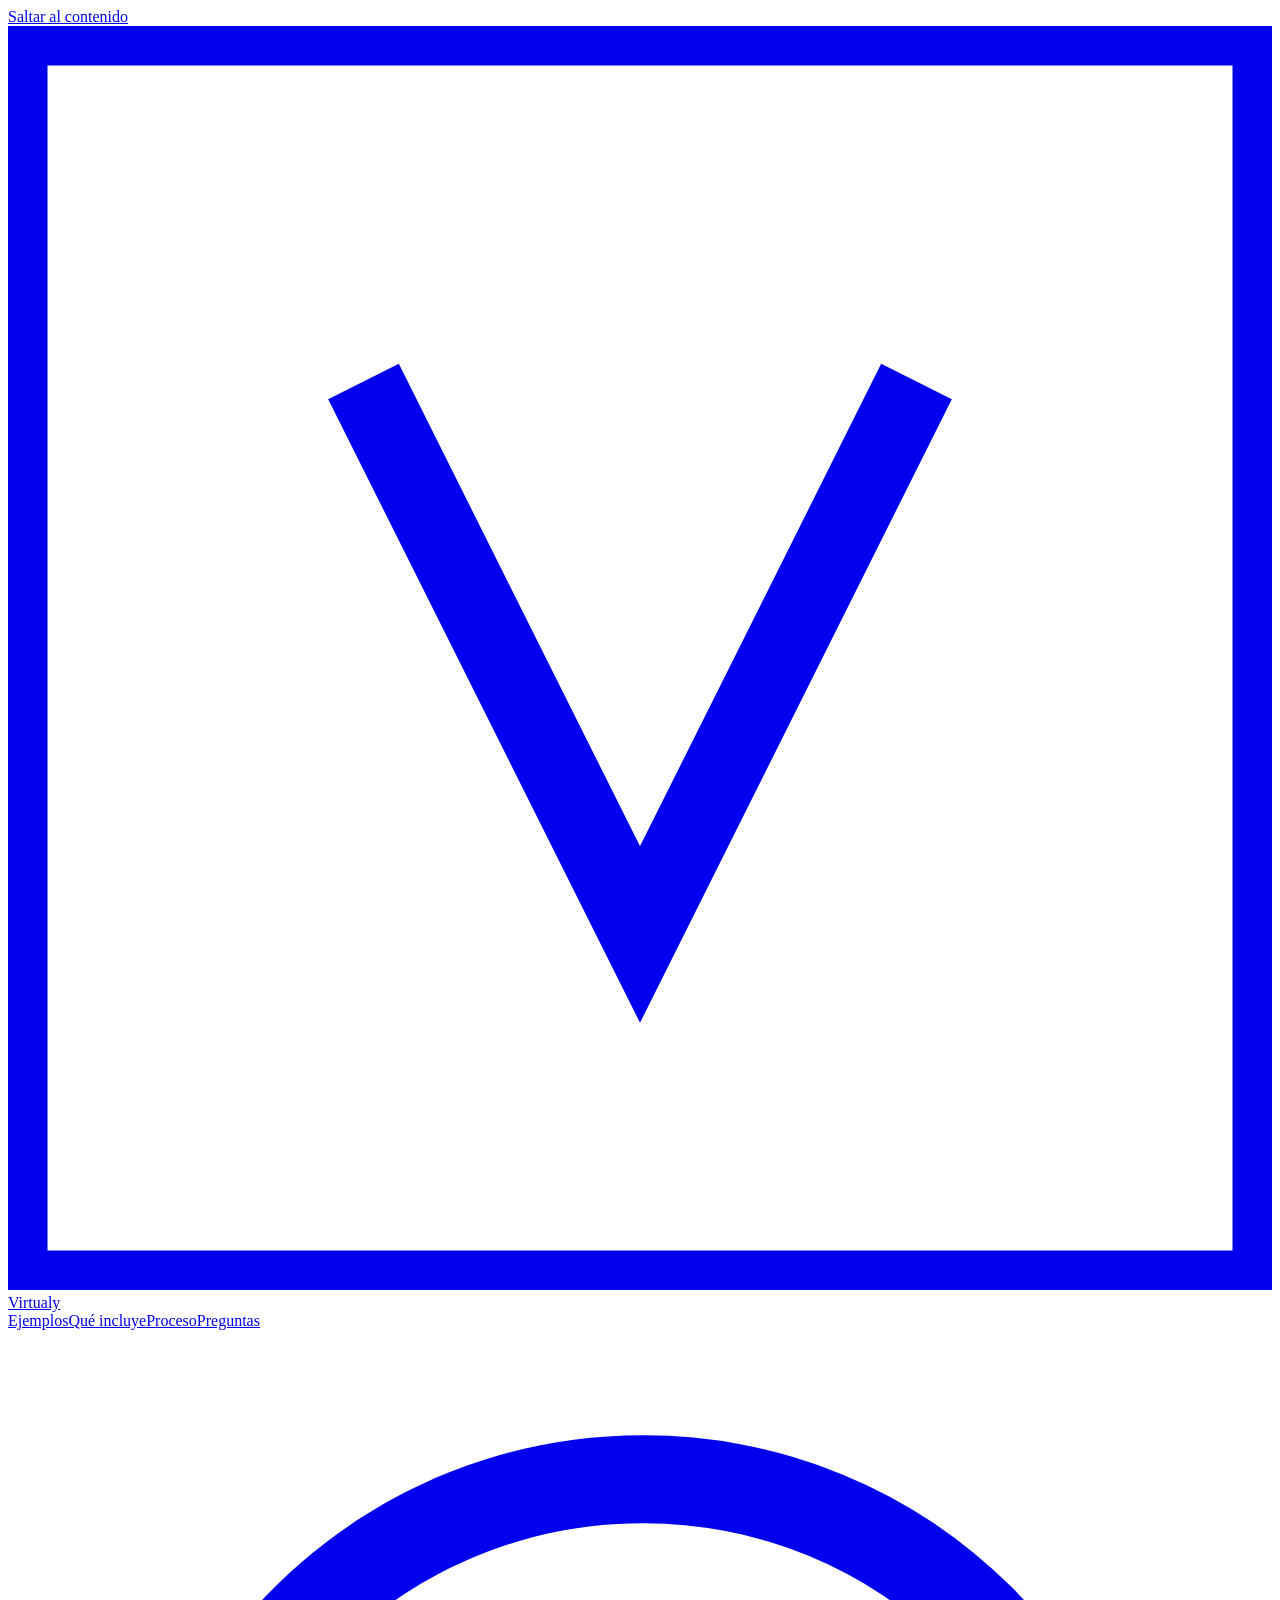
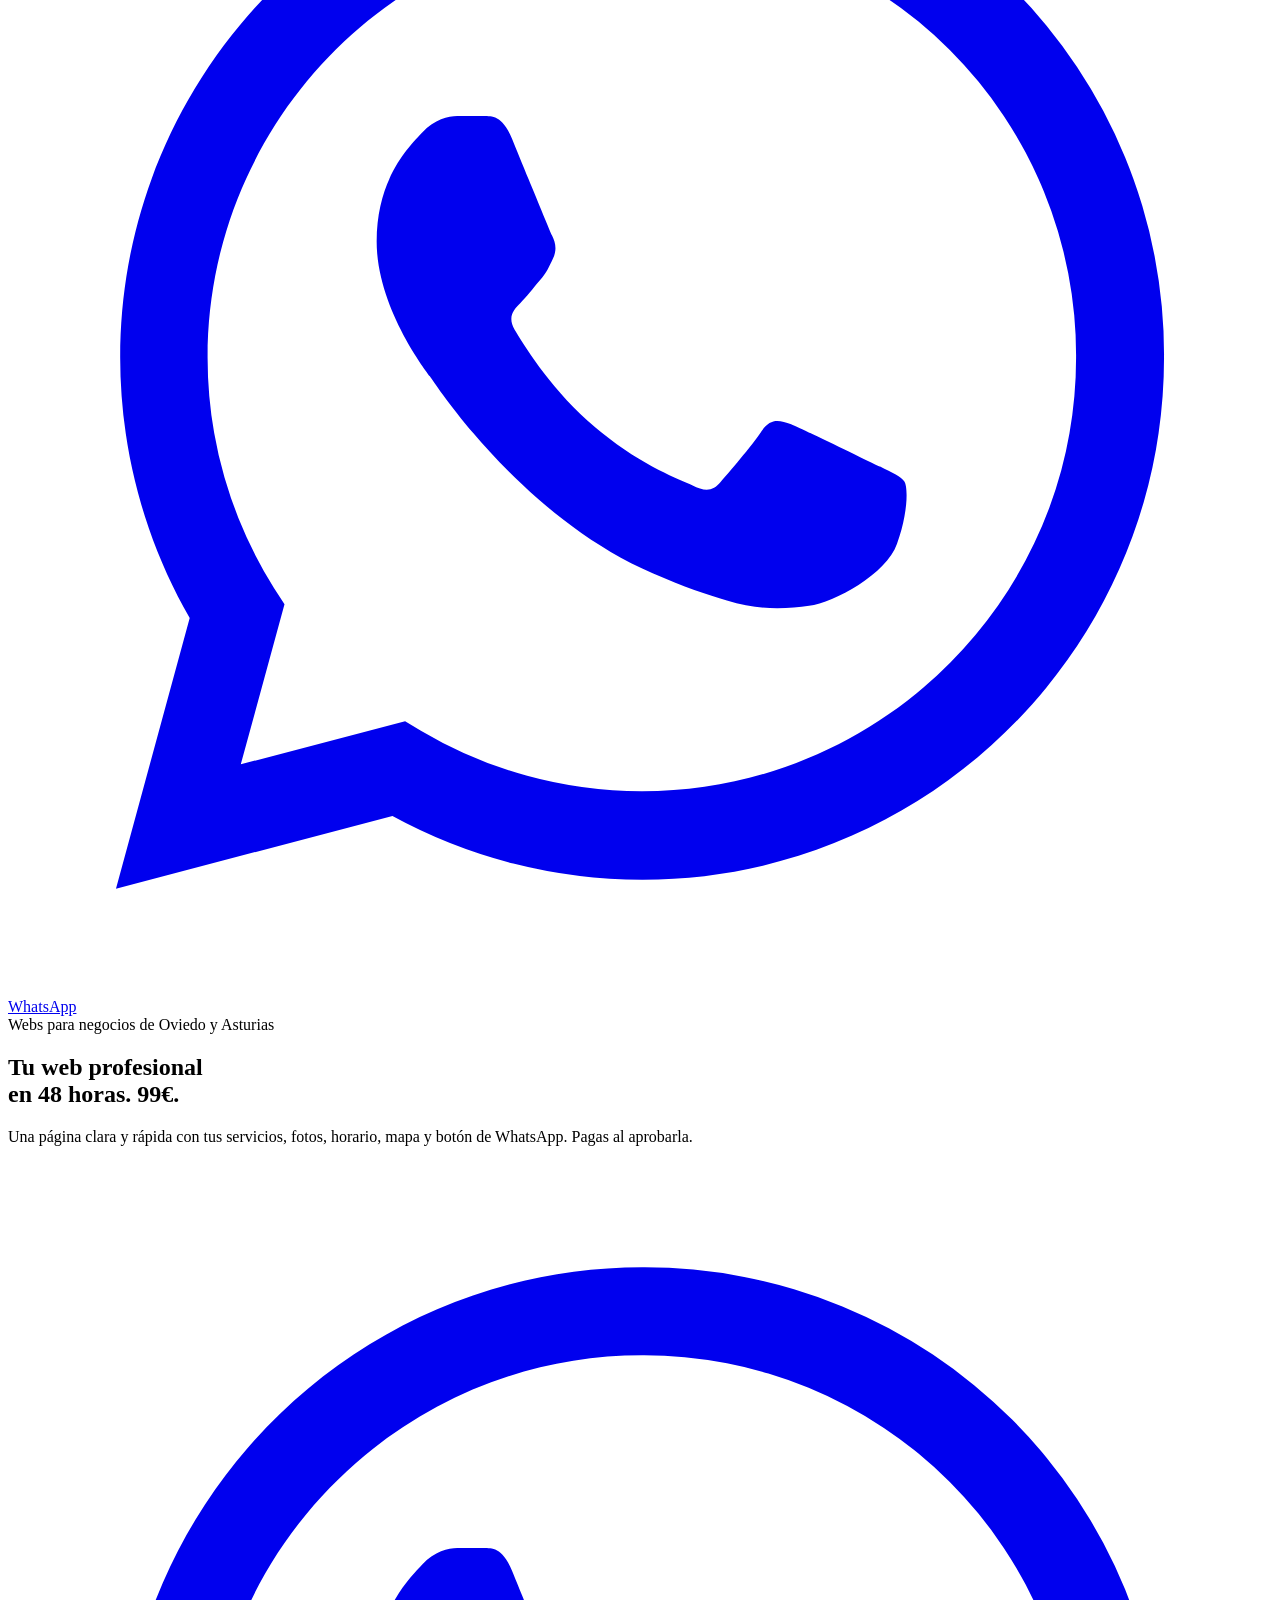
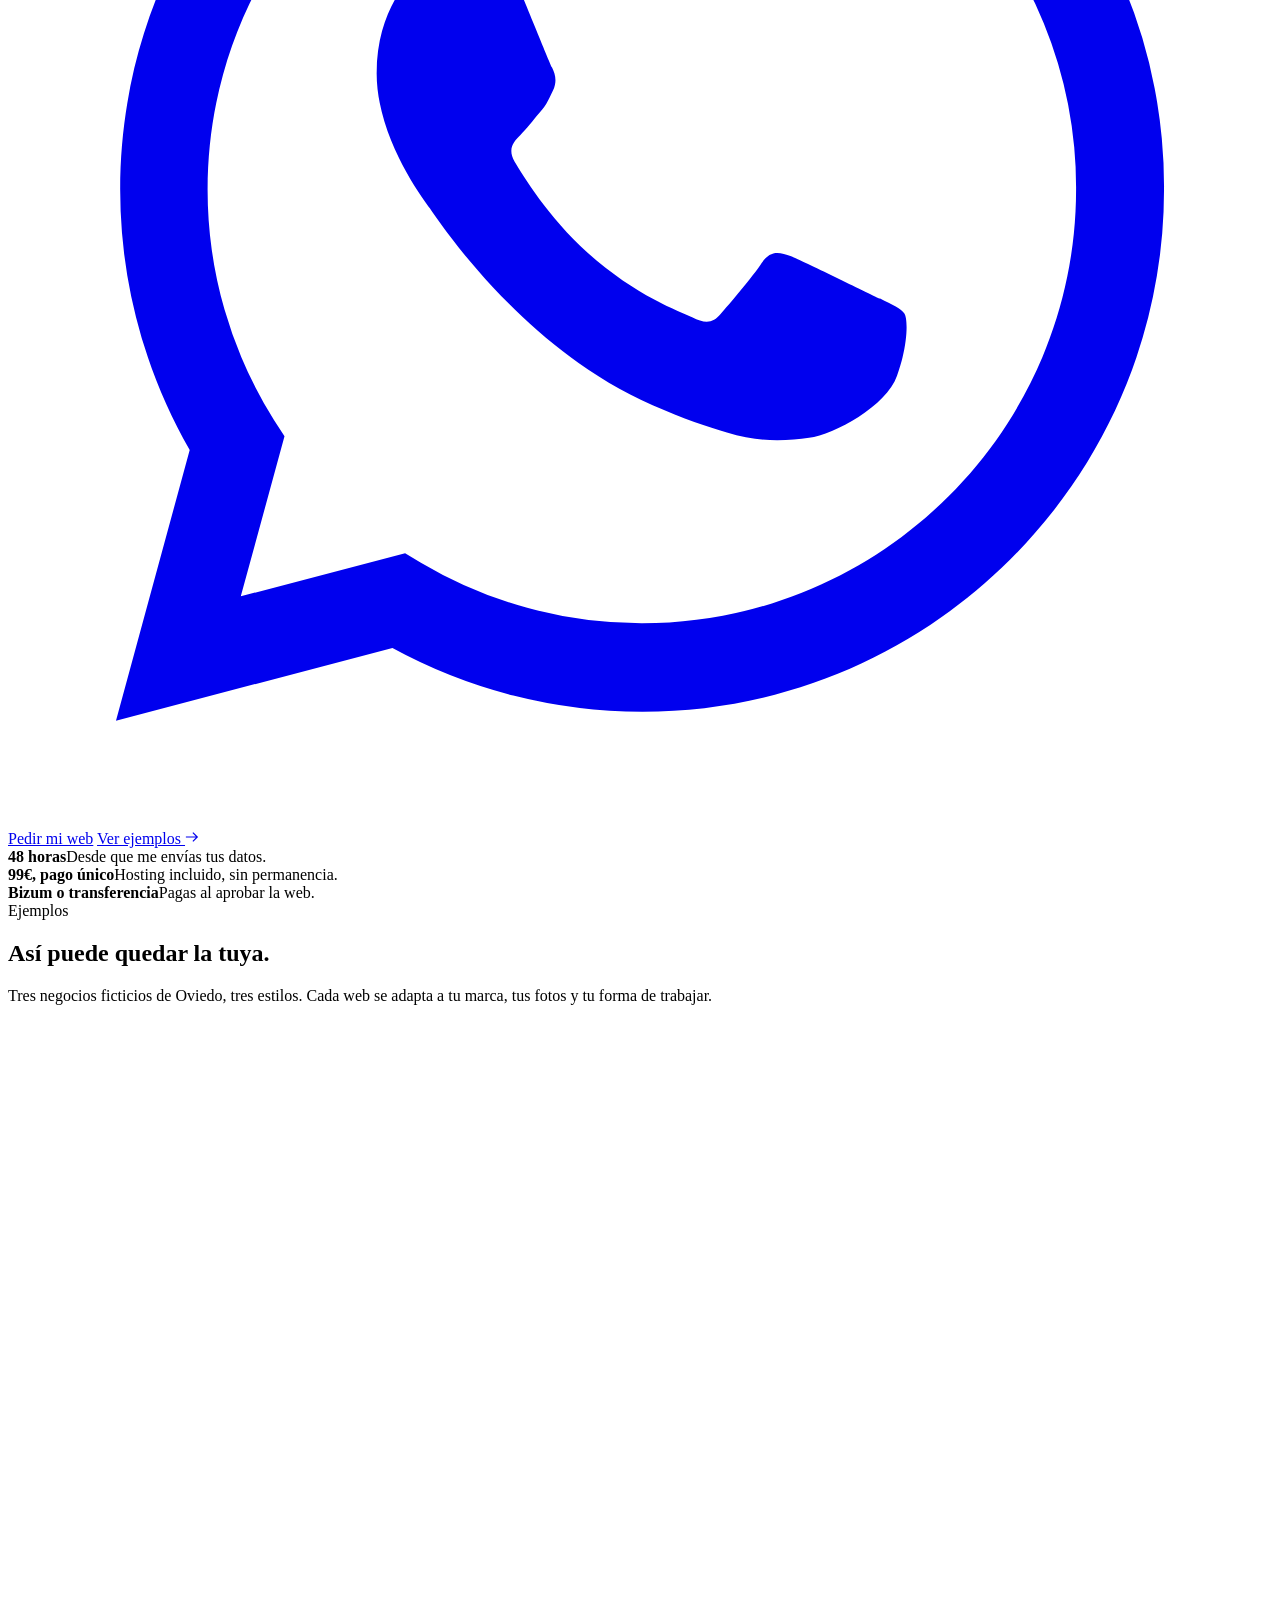
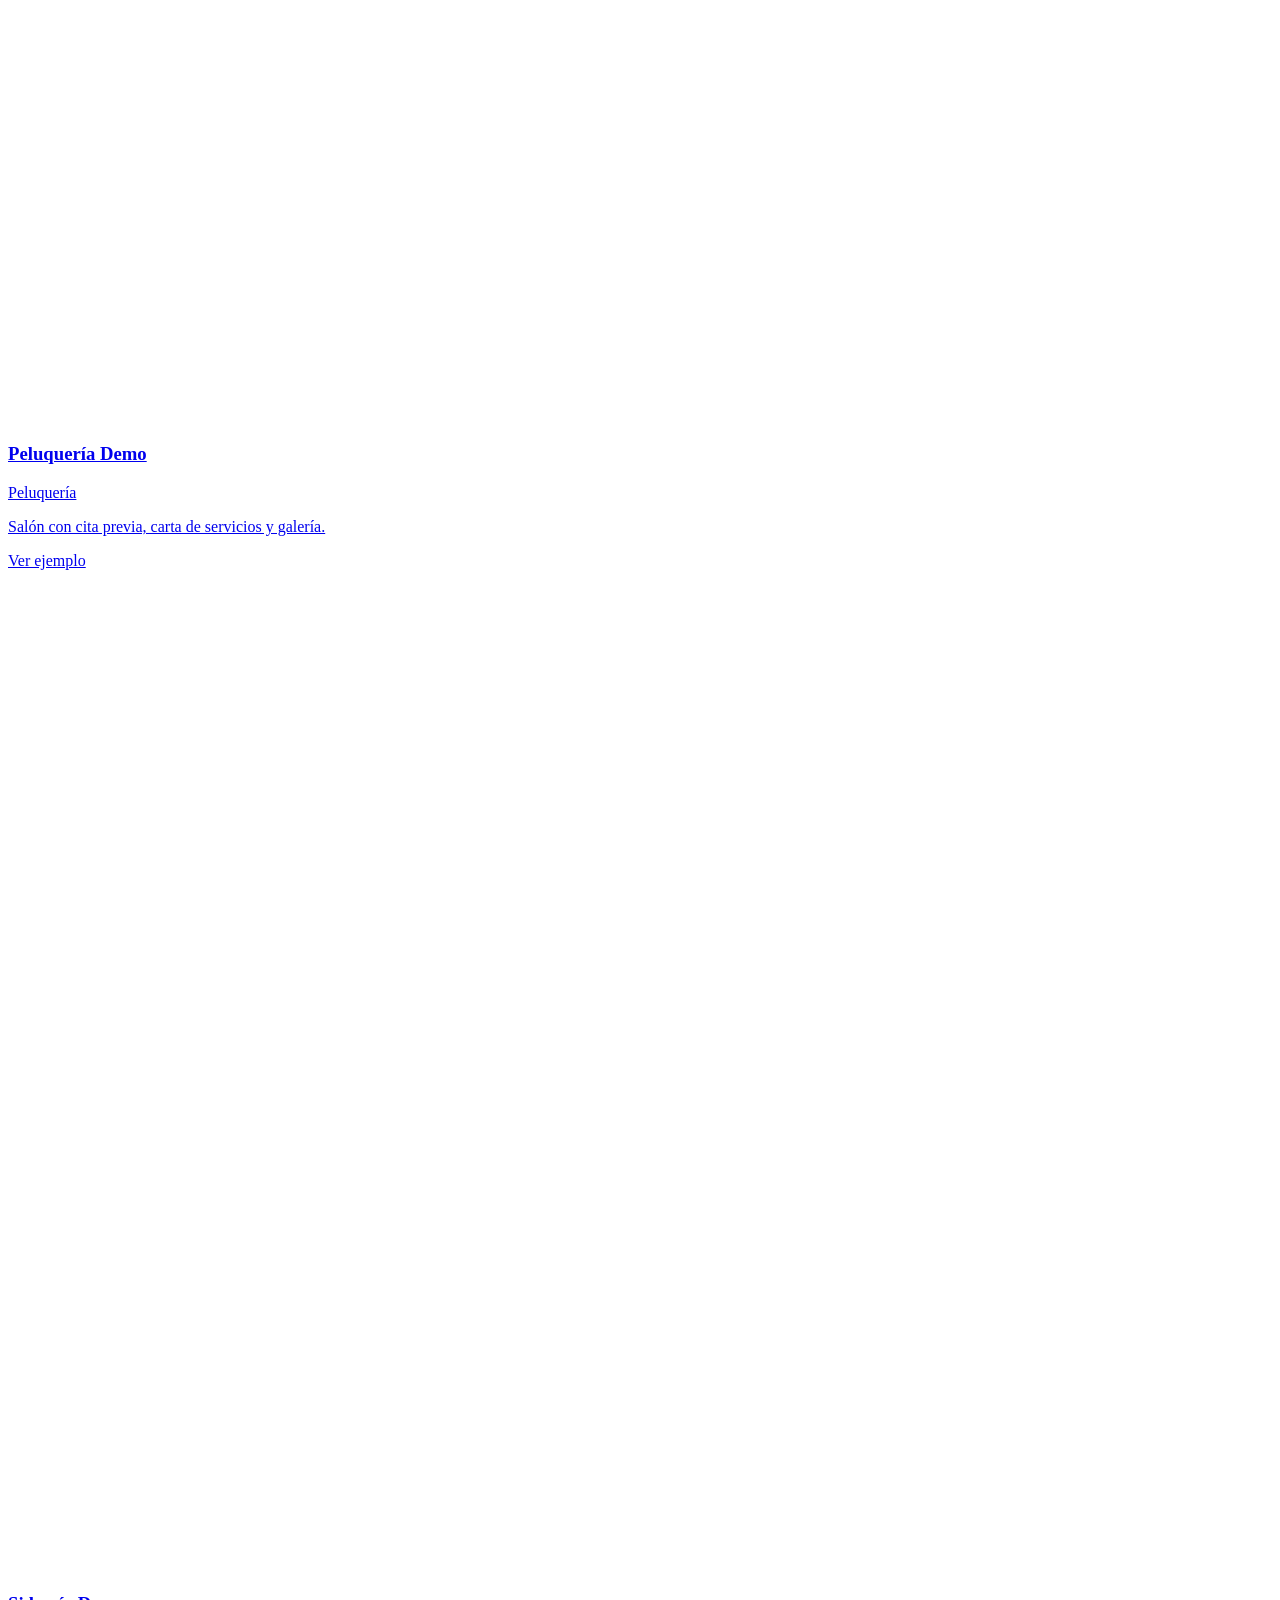
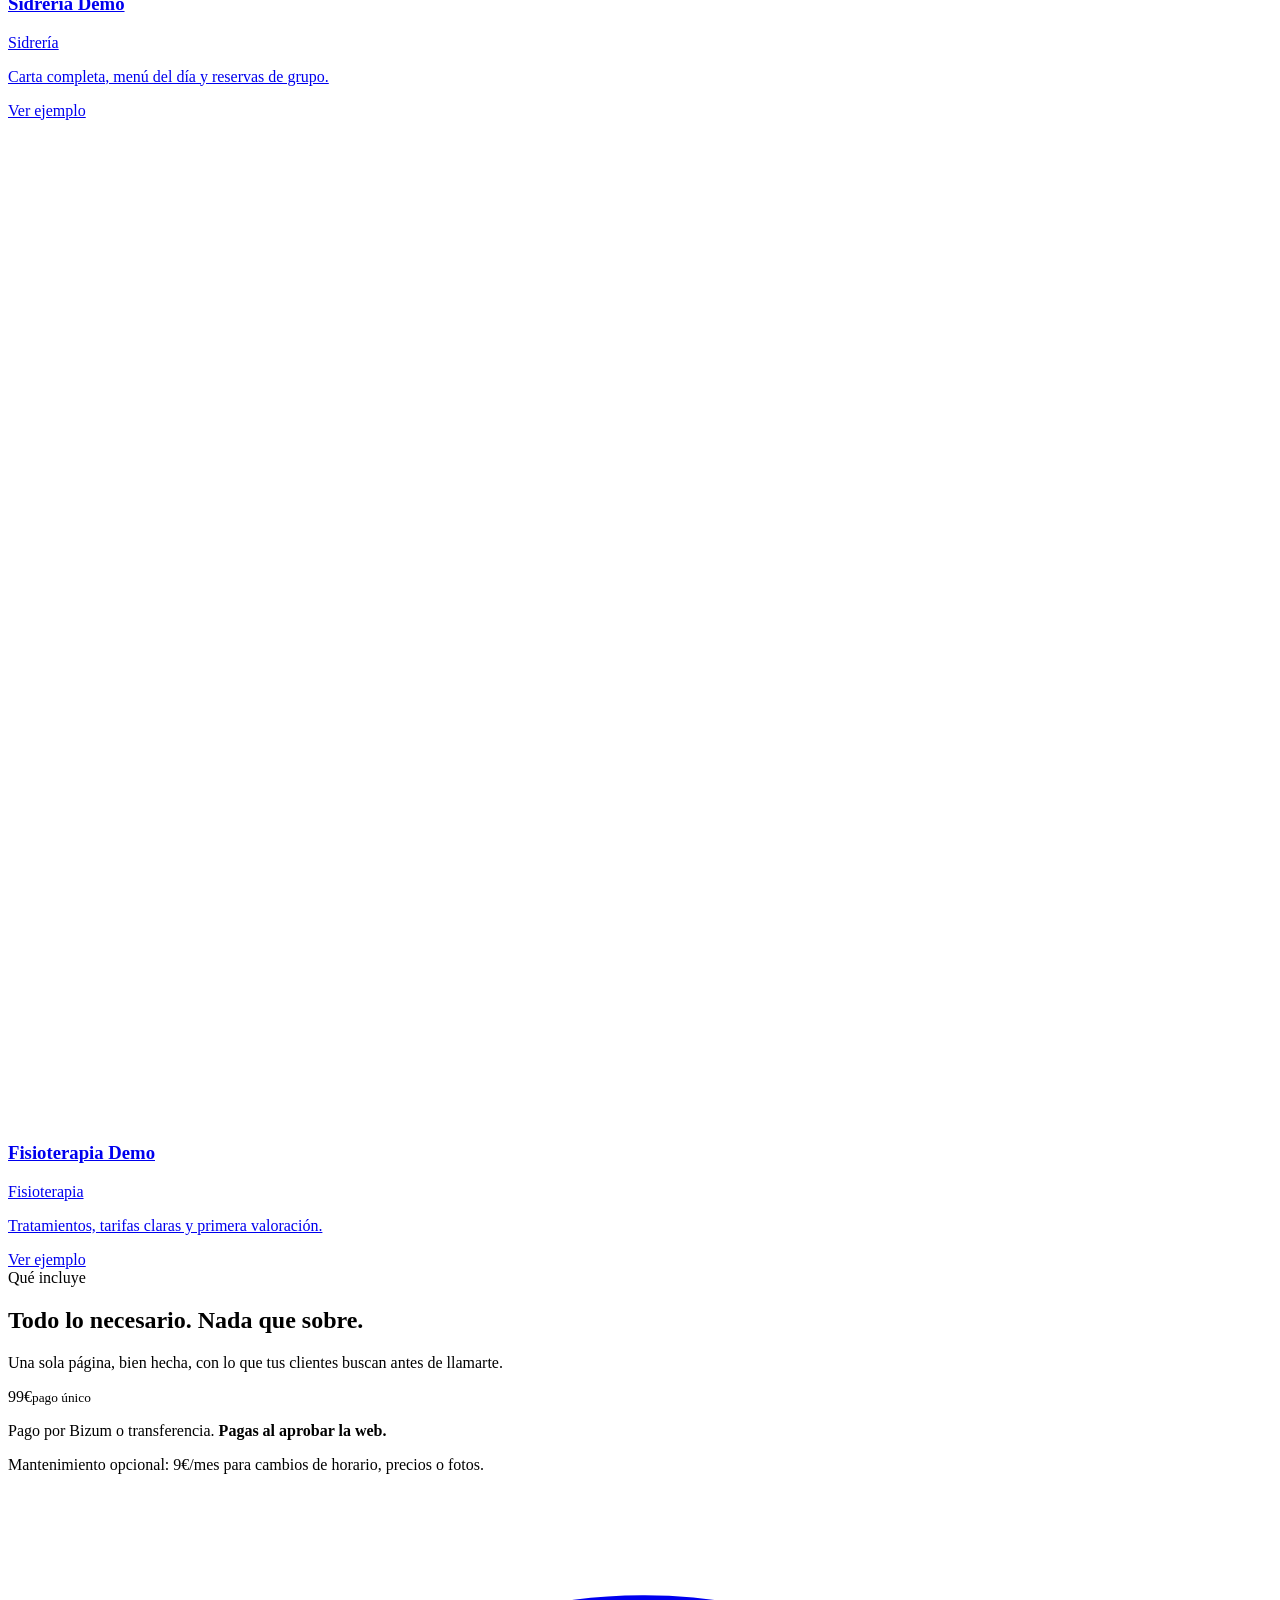
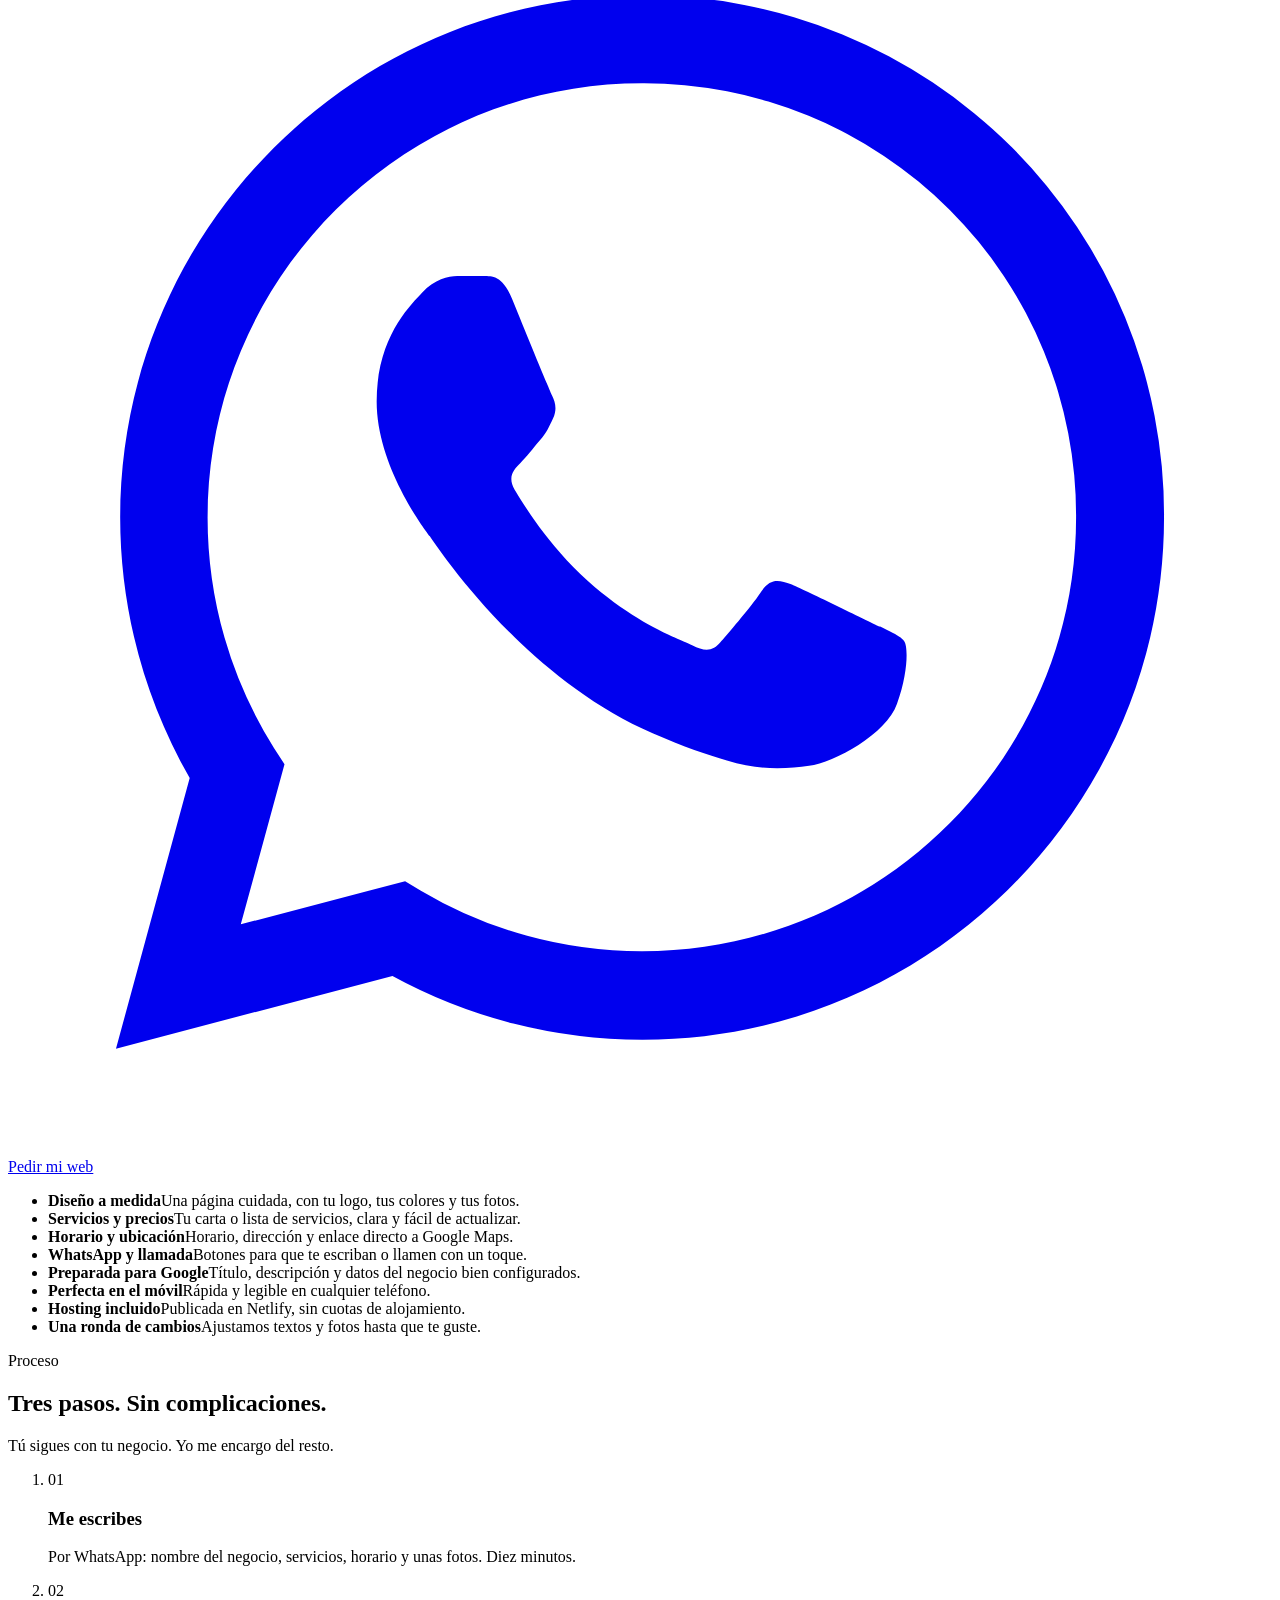
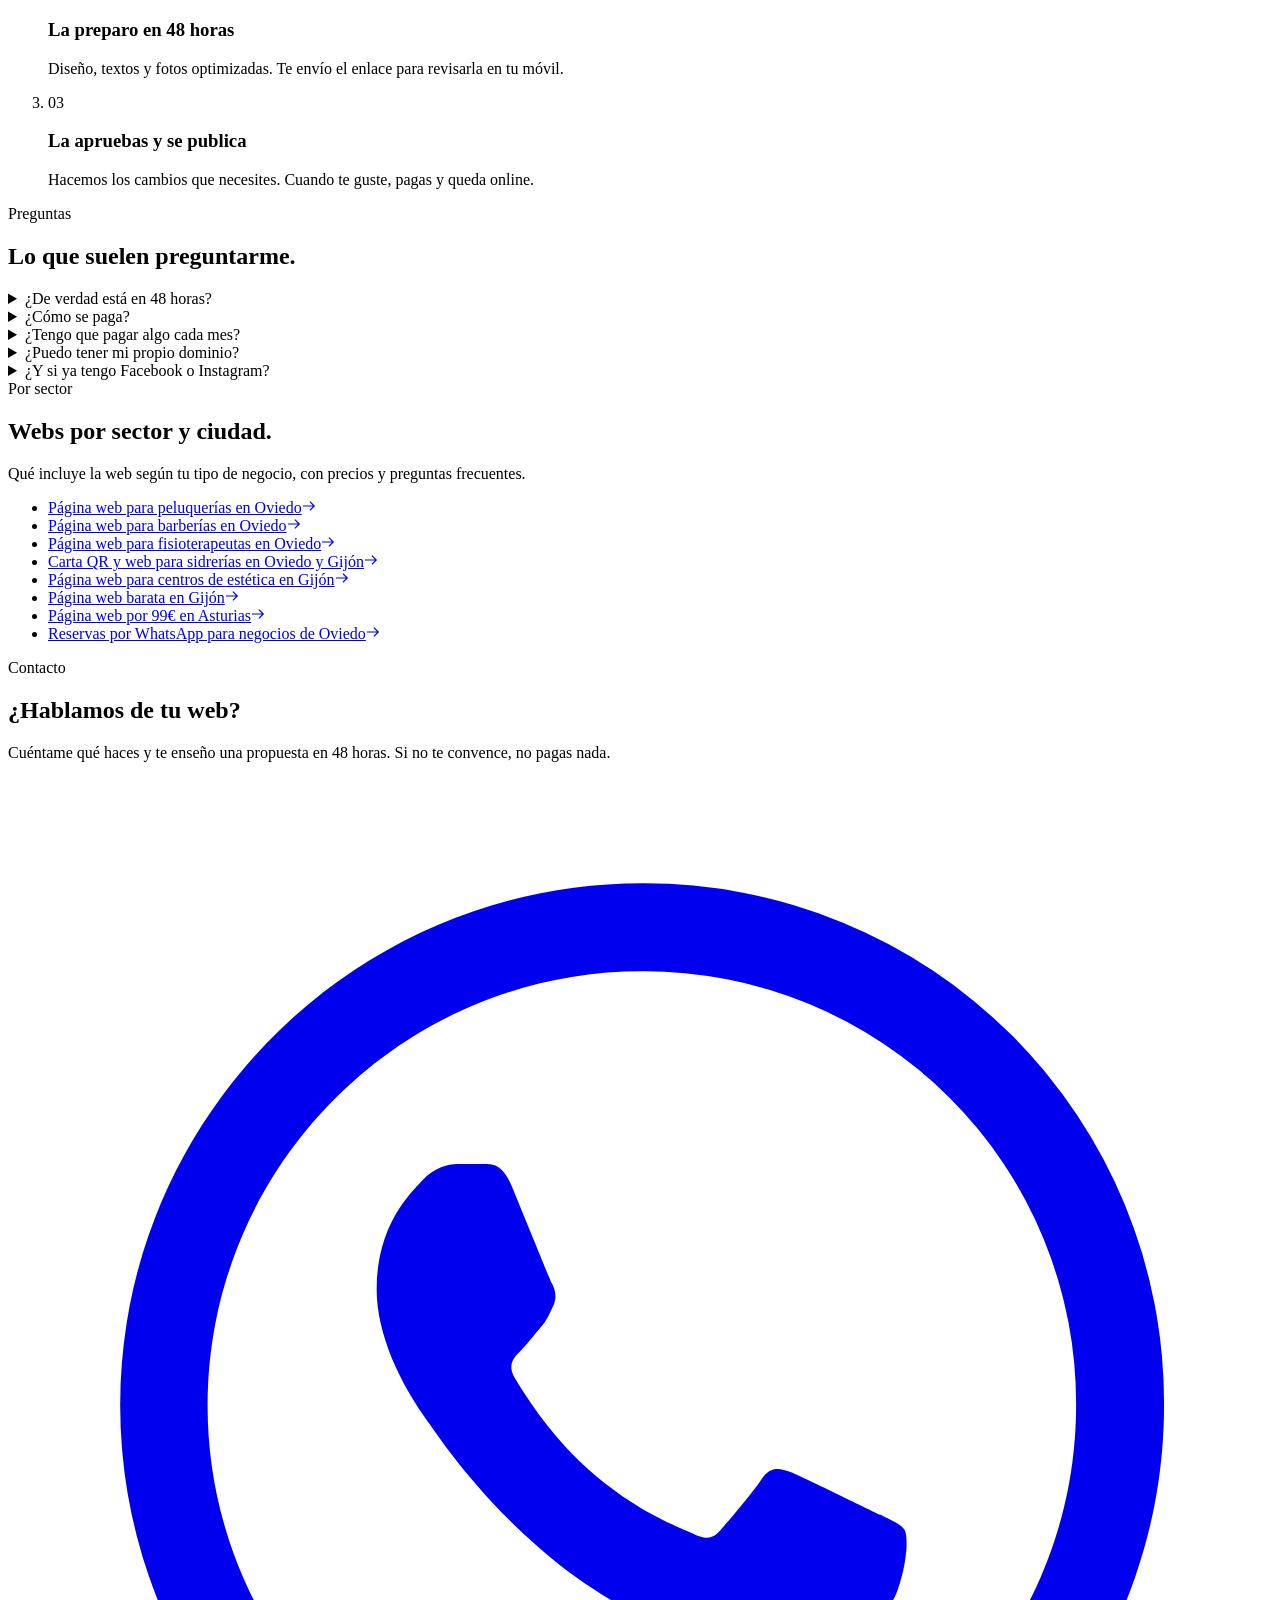
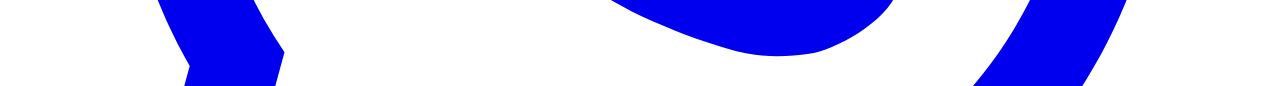
==== commit d3b90770: "Merge SEO worker landing pages (8) into v2 design: shared layout, hub, sector footer nav, sitemap/ro" ====
--- a/site/index.html
+++ b/site/index.html
@@ -25,7 +25,7 @@
 <link rel="stylesheet" href="/assets/css/base.css">
 <link rel="stylesheet" href="/assets/css/offer.css">
 
-<script type="application/ld+json">{"@context":"https://schema.org","@type":"ProfessionalService","name":"Virtualy · Webs en 48 horas","url":"https://ali-webs-48h.netlify.app/","image":"https://ali-webs-48h.netlify.app/assets/og.png","description":"Diseño de webs de una página para negocios locales en Oviedo y Asturias. 99€, entrega en 48 horas.","email":"ali.attia@virtualy.win","founder":{"@type":"Person","name":"Ali Attia"},"areaServed":[{"@type":"City","name":"Oviedo"},{"@type":"AdministrativeArea","name":"Asturias"}],"address":{"@type":"PostalAddress","addressLocality":"Oviedo","addressRegion":"Asturias","addressCountry":"ES"},"priceRange":"99€","makesOffer":{"@type":"Offer","name":"Web de una página en 48 horas","price":"99","priceCurrency":"EUR"}}</script>
+<script type="application/ld+json">{"@context":"https://schema.org","@type":"ProfessionalService","@id":"https://ali-webs-48h.netlify.app/#negocio","name":"Web 48h · Ali Attia","url":"https://ali-webs-48h.netlify.app/","description":"Páginas web de una página, reservas por WhatsApp y cartas QR para pequeños negocios de Oviedo, Gijón y Asturias.","telephone":"+34677372245","email":"ali.attia@virtualy.win","priceRange":"19€ - 149€","areaServed":[{"@type":"City","name":"Oviedo"},{"@type":"City","name":"Gijón"},{"@type":"AdministrativeArea","name":"Asturias"}],"paymentAccepted":"Bizum, transferencia bancaria","hasOfferCatalog":{"@type":"OfferCatalog","name":"Servicios","itemListElement":[{"@type":"Offer","name":"Web de una página en 48 h","price":"99","priceCurrency":"EUR"},{"@type":"Offer","name":"Reservas por WhatsApp (precio de lanzamiento hasta el 4/10/2026; después 99€)","price":"79","priceCurrency":"EUR","priceValidUntil":"2026-10-04"},{"@type":"Offer","name":"Web + reservas por WhatsApp","price":"149","priceCurrency":"EUR"},{"@type":"Offer","name":"Carta QR para sidrerías","price":"49","priceCurrency":"EUR"},{"@type":"Offer","name":"Mantenimiento mensual opcional","price":"19","priceCurrency":"EUR"}]}}</script>
 <script>
 (function(){var d=document.documentElement;d.classList.add('js');
 if(!('IntersectionObserver' in window)){d.classList.remove('js');return}
@@ -145,6 +145,24 @@
     </div>
   </div>
 </section>
+<section id="sectores">
+  <div class="wrap">
+    <div class="shead reveal">
+      <div><span class="eyebrow">Por sector</span><h2 style="margin-top:20px">Webs por sector y ciudad.</h2></div>
+      <p>Qué incluye la web según tu tipo de negocio, con precios y preguntas frecuentes.</p>
+    </div>
+    <ul class="hub reveal">
+<li><a href="/web-peluquerias-oviedo/"><span>Página web para peluquerías en Oviedo</span><svg viewBox="0 0 16 16" width="14" height="14" aria-hidden="true"><path d="M1 8h13M9 3l5 5-5 5" fill="none" stroke="currentColor" stroke-width="1.4"/></svg></a></li>
+<li><a href="/web-barberias-oviedo/"><span>Página web para barberías en Oviedo</span><svg viewBox="0 0 16 16" width="14" height="14" aria-hidden="true"><path d="M1 8h13M9 3l5 5-5 5" fill="none" stroke="currentColor" stroke-width="1.4"/></svg></a></li>
+<li><a href="/web-fisioterapia-oviedo/"><span>Página web para fisioterapeutas en Oviedo</span><svg viewBox="0 0 16 16" width="14" height="14" aria-hidden="true"><path d="M1 8h13M9 3l5 5-5 5" fill="none" stroke="currentColor" stroke-width="1.4"/></svg></a></li>
+<li><a href="/sidrerias-oviedo-gijon/"><span>Carta QR y web para sidrerías en Oviedo y Gijón</span><svg viewBox="0 0 16 16" width="14" height="14" aria-hidden="true"><path d="M1 8h13M9 3l5 5-5 5" fill="none" stroke="currentColor" stroke-width="1.4"/></svg></a></li>
+<li><a href="/web-estetica-gijon/"><span>Página web para centros de estética en Gijón</span><svg viewBox="0 0 16 16" width="14" height="14" aria-hidden="true"><path d="M1 8h13M9 3l5 5-5 5" fill="none" stroke="currentColor" stroke-width="1.4"/></svg></a></li>
+<li><a href="/diseno-web-gijon/"><span>Página web barata en Gijón</span><svg viewBox="0 0 16 16" width="14" height="14" aria-hidden="true"><path d="M1 8h13M9 3l5 5-5 5" fill="none" stroke="currentColor" stroke-width="1.4"/></svg></a></li>
+<li><a href="/web-99-euros-asturias/"><span>Página web por 99€ en Asturias</span><svg viewBox="0 0 16 16" width="14" height="14" aria-hidden="true"><path d="M1 8h13M9 3l5 5-5 5" fill="none" stroke="currentColor" stroke-width="1.4"/></svg></a></li>
+<li><a href="/reservas-whatsapp-oviedo/"><span>Reservas por WhatsApp para negocios de Oviedo</span><svg viewBox="0 0 16 16" width="14" height="14" aria-hidden="true"><path d="M1 8h13M9 3l5 5-5 5" fill="none" stroke="currentColor" stroke-width="1.4"/></svg></a></li>
+    </ul>
+  </div>
+</section>
 <section class="final" id="contacto">
   <div class="wrap reveal">
     <span class="eyebrow">Contacto</span>
@@ -164,6 +182,7 @@
     <a href="mailto:ali.attia@virtualy.win?subject=Quiero%20mi%20web%20en%2048h">ali.attia@virtualy.win</a>
     <span>© 2026</span>
   </div>
+  <nav class="wrap sectors" aria-label="Webs por sector"><a href="/web-peluquerias-oviedo/">Peluquerías · Oviedo</a><a href="/web-barberias-oviedo/">Barberías · Oviedo</a><a href="/web-fisioterapia-oviedo/">Fisioterapia · Oviedo</a><a href="/sidrerias-oviedo-gijon/">Sidrerías · Oviedo y Gijón</a><a href="/web-estetica-gijon/">Centros de estética · Gijón</a><a href="/web-99-euros-asturias/">Web 99€ · Asturias</a><a href="/reservas-whatsapp-oviedo/">Reservas por WhatsApp · Oviedo</a><a href="/diseno-web-gijon/">Diseño web · Gijón</a></nav>
 </footer>
 <a class="fab" href="https://wa.me/34677372245?text=Hola%20Ali%2C%20quiero%20mi%20web%20en%2048h%20por%2099%E2%82%AC.%20Mi%20negocio%20es%3A%20" target="_blank" rel="noopener" aria-label="Escribir por WhatsApp"><svg viewBox="0 0 24 24" aria-hidden="true" fill="currentColor"><path d="M12.04 2C6.58 2 2.13 6.45 2.13 11.91c0 1.75.46 3.45 1.32 4.95L2.05 22l5.25-1.38a9.9 9.9 0 0 0 4.74 1.21h.01c5.46 0 9.9-4.45 9.9-9.91A9.86 9.86 0 0 0 12.04 2zm0 18.15h-.01a8.2 8.2 0 0 1-4.19-1.15l-.3-.18-3.12.82.83-3.04-.2-.31a8.2 8.2 0 0 1-1.26-4.38c0-4.54 3.7-8.24 8.25-8.24a8.2 8.2 0 0 1 8.24 8.25c0 4.54-3.7 8.23-8.24 8.23zm4.52-6.16c-.25-.12-1.47-.72-1.69-.81-.23-.08-.39-.12-.56.13-.16.25-.64.81-.78.97-.14.17-.29.19-.54.06-.25-.12-1.05-.39-1.99-1.23-.74-.66-1.23-1.47-1.38-1.72-.14-.25-.02-.38.11-.51.11-.11.25-.29.37-.43.13-.15.17-.25.25-.42.08-.17.04-.31-.02-.43-.06-.13-.56-1.35-.76-1.84-.2-.48-.41-.42-.56-.43h-.48c-.17 0-.43.06-.66.31-.23.25-.87.85-.87 2.07 0 1.22.89 2.4 1.01 2.56.12.17 1.75 2.67 4.23 3.74.59.26 1.05.41 1.41.52.59.19 1.13.16 1.56.1.48-.07 1.47-.6 1.67-1.18.21-.58.21-1.07.14-1.18-.06-.1-.22-.16-.47-.29z"/></svg></a>
 </body>
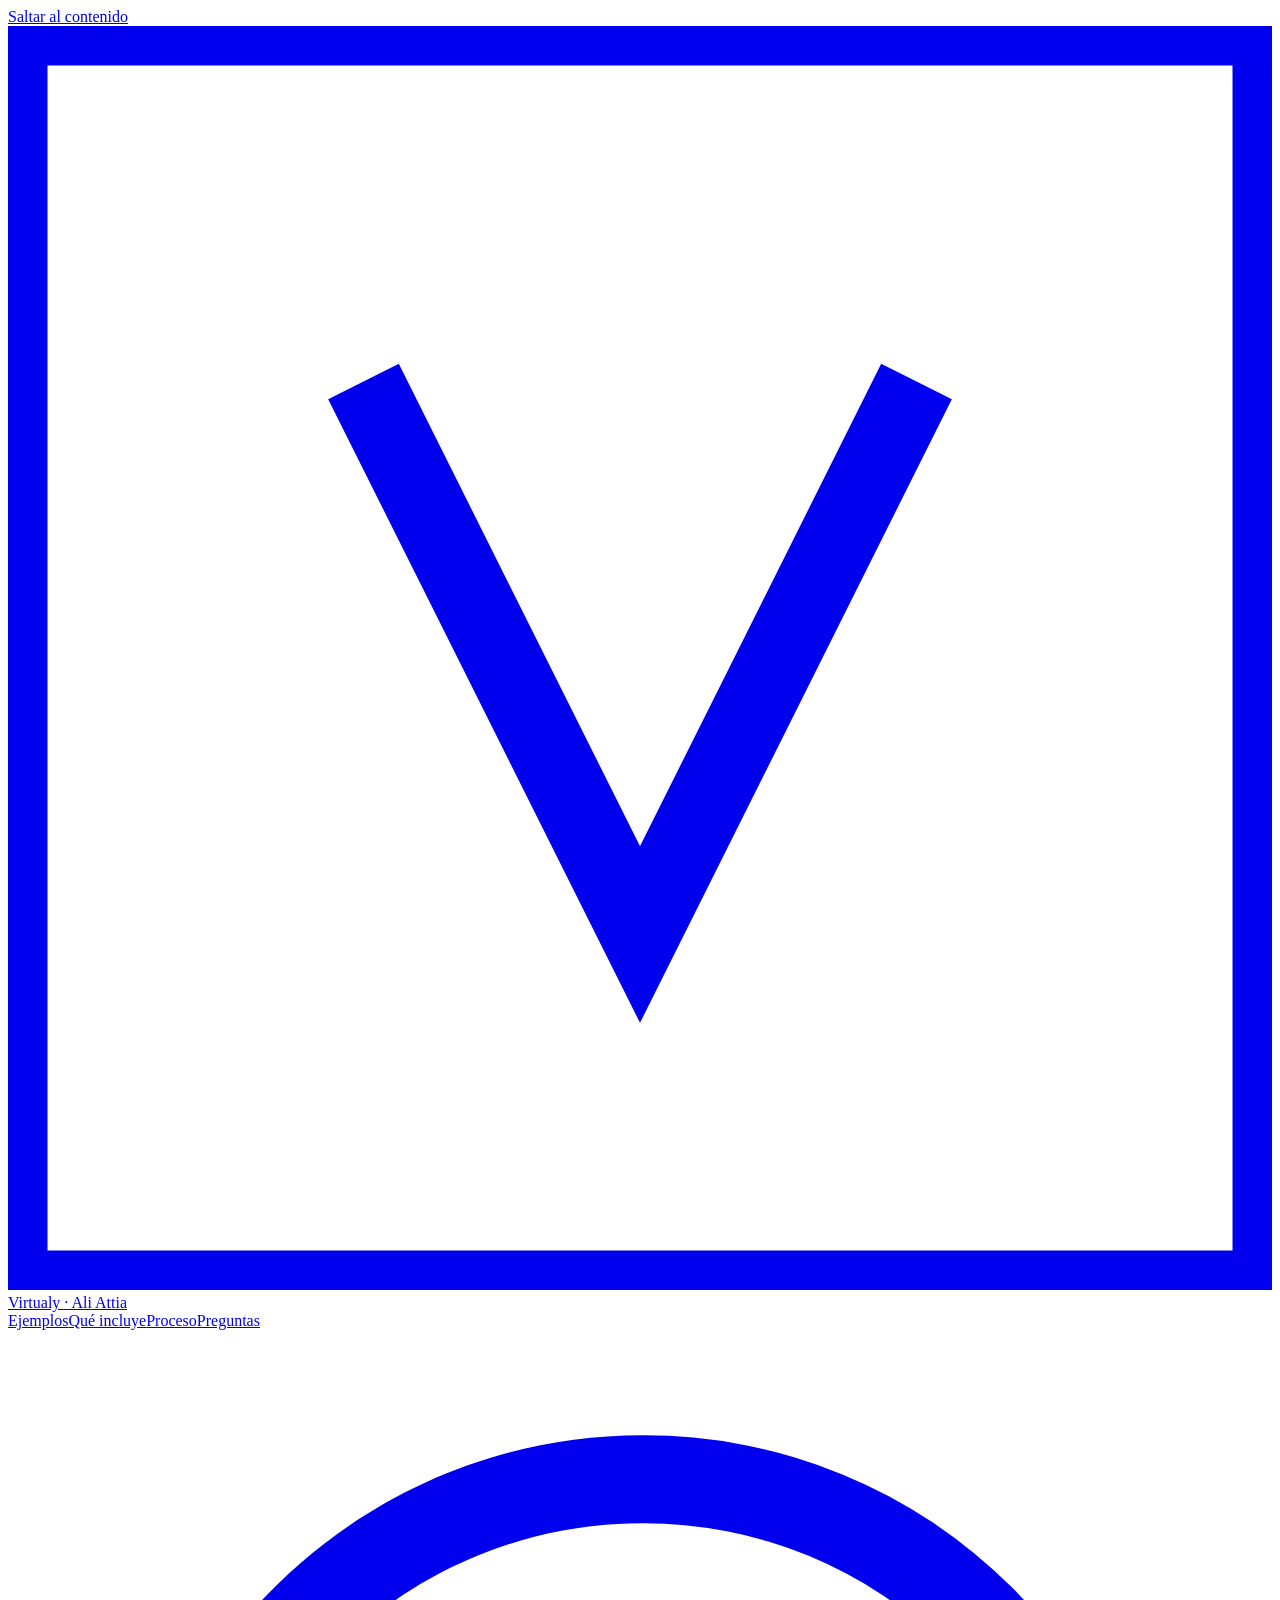
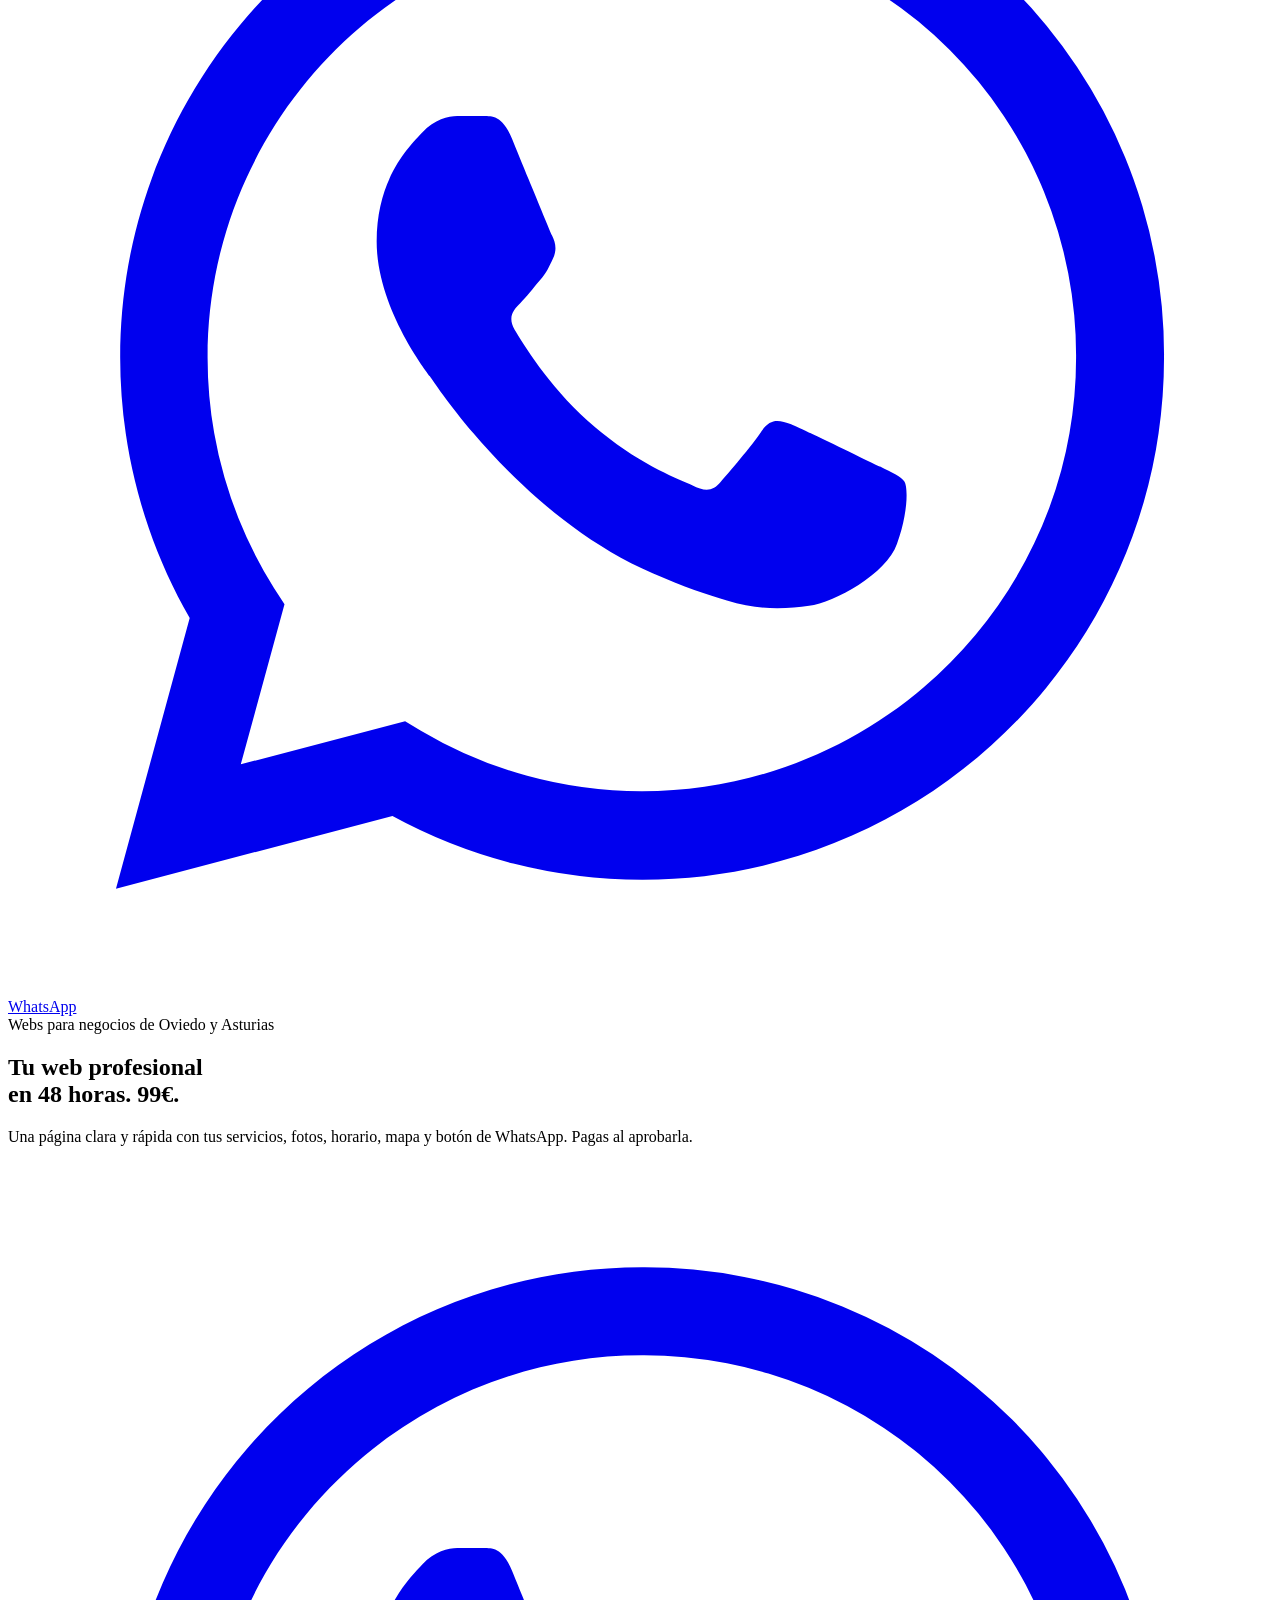
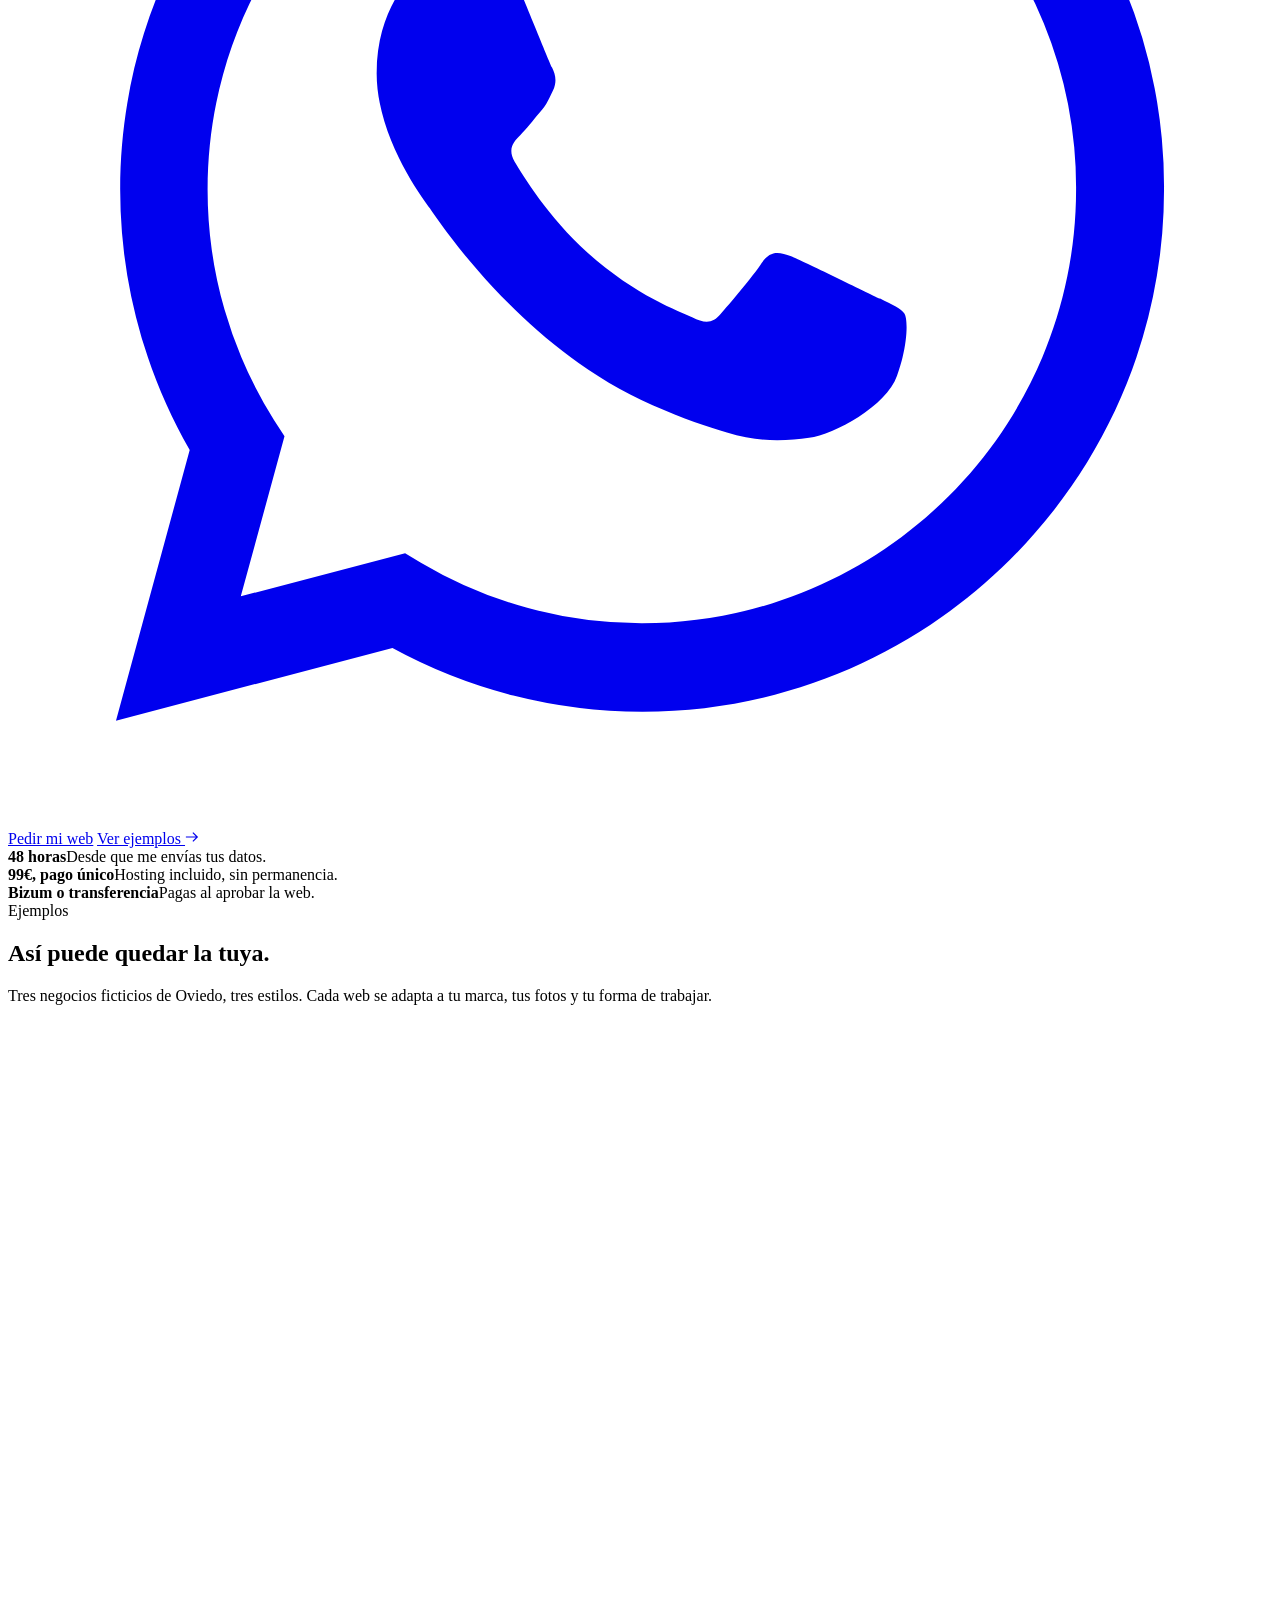
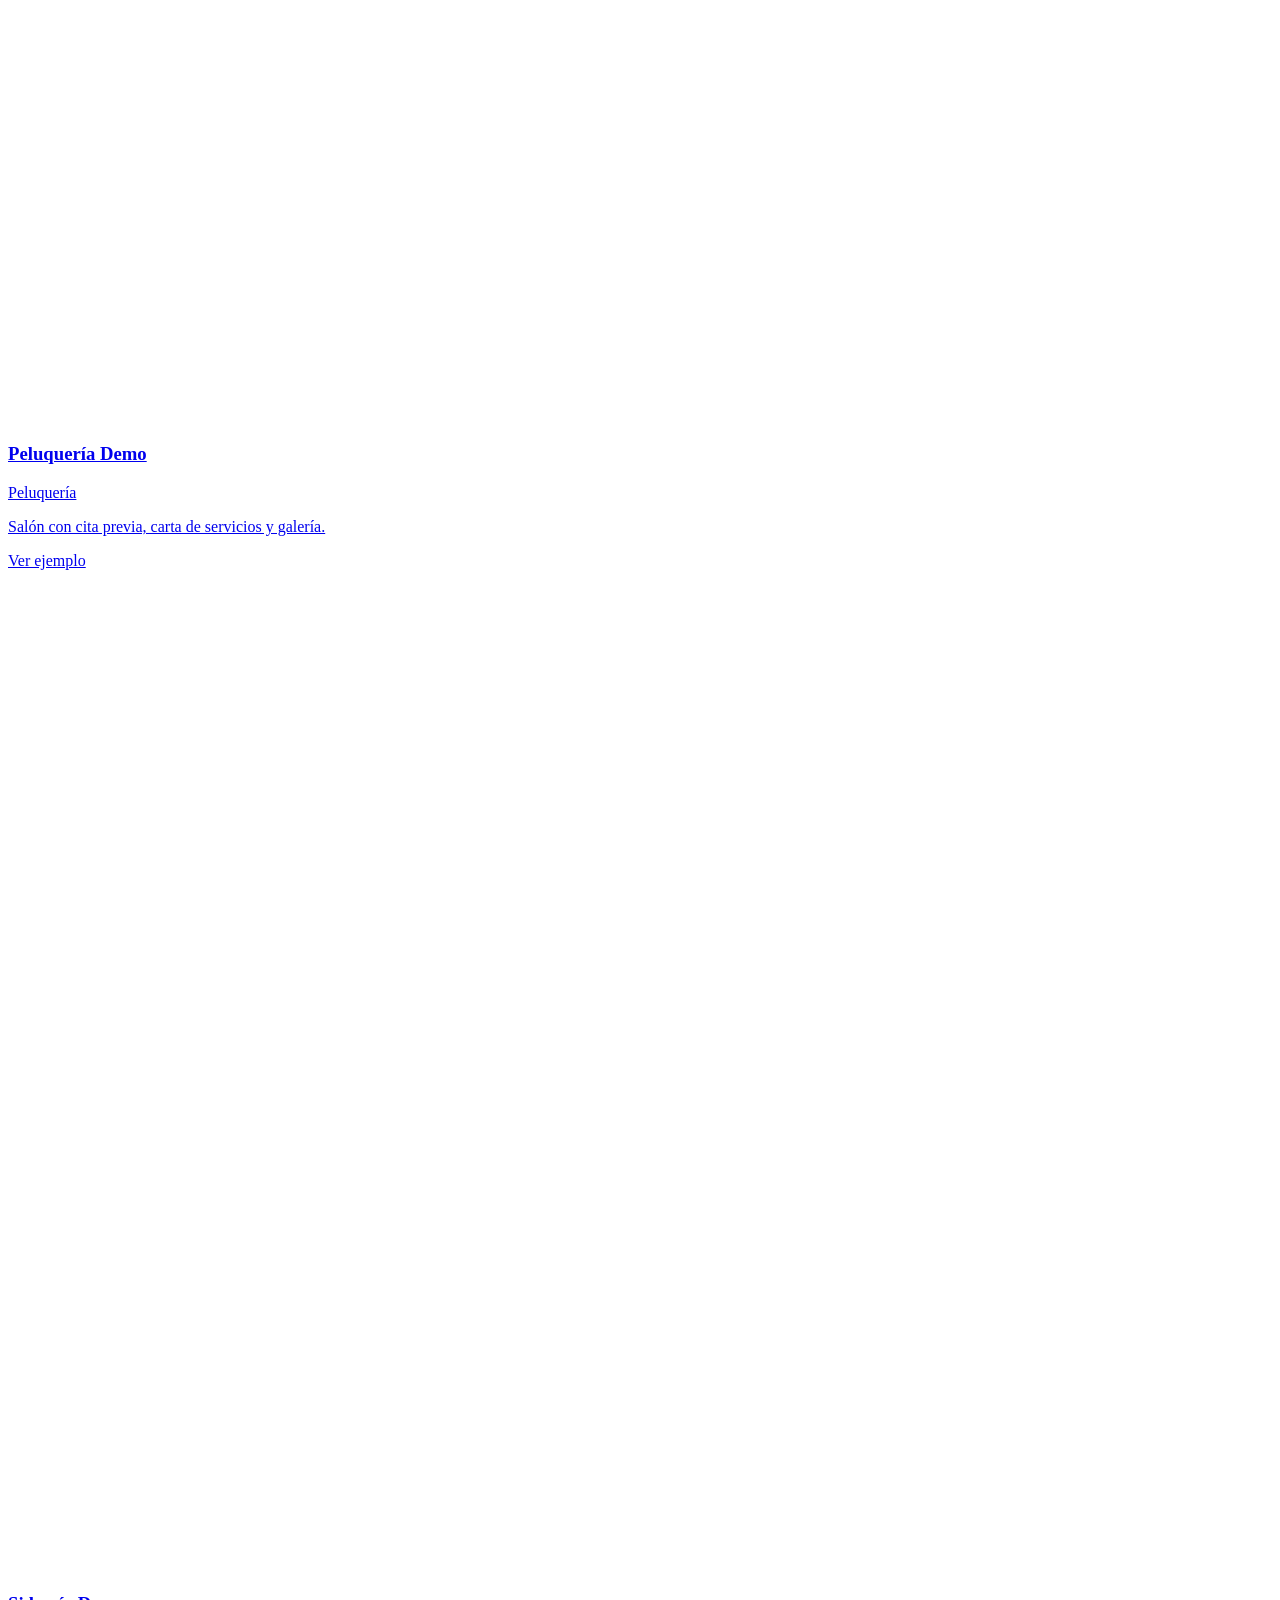
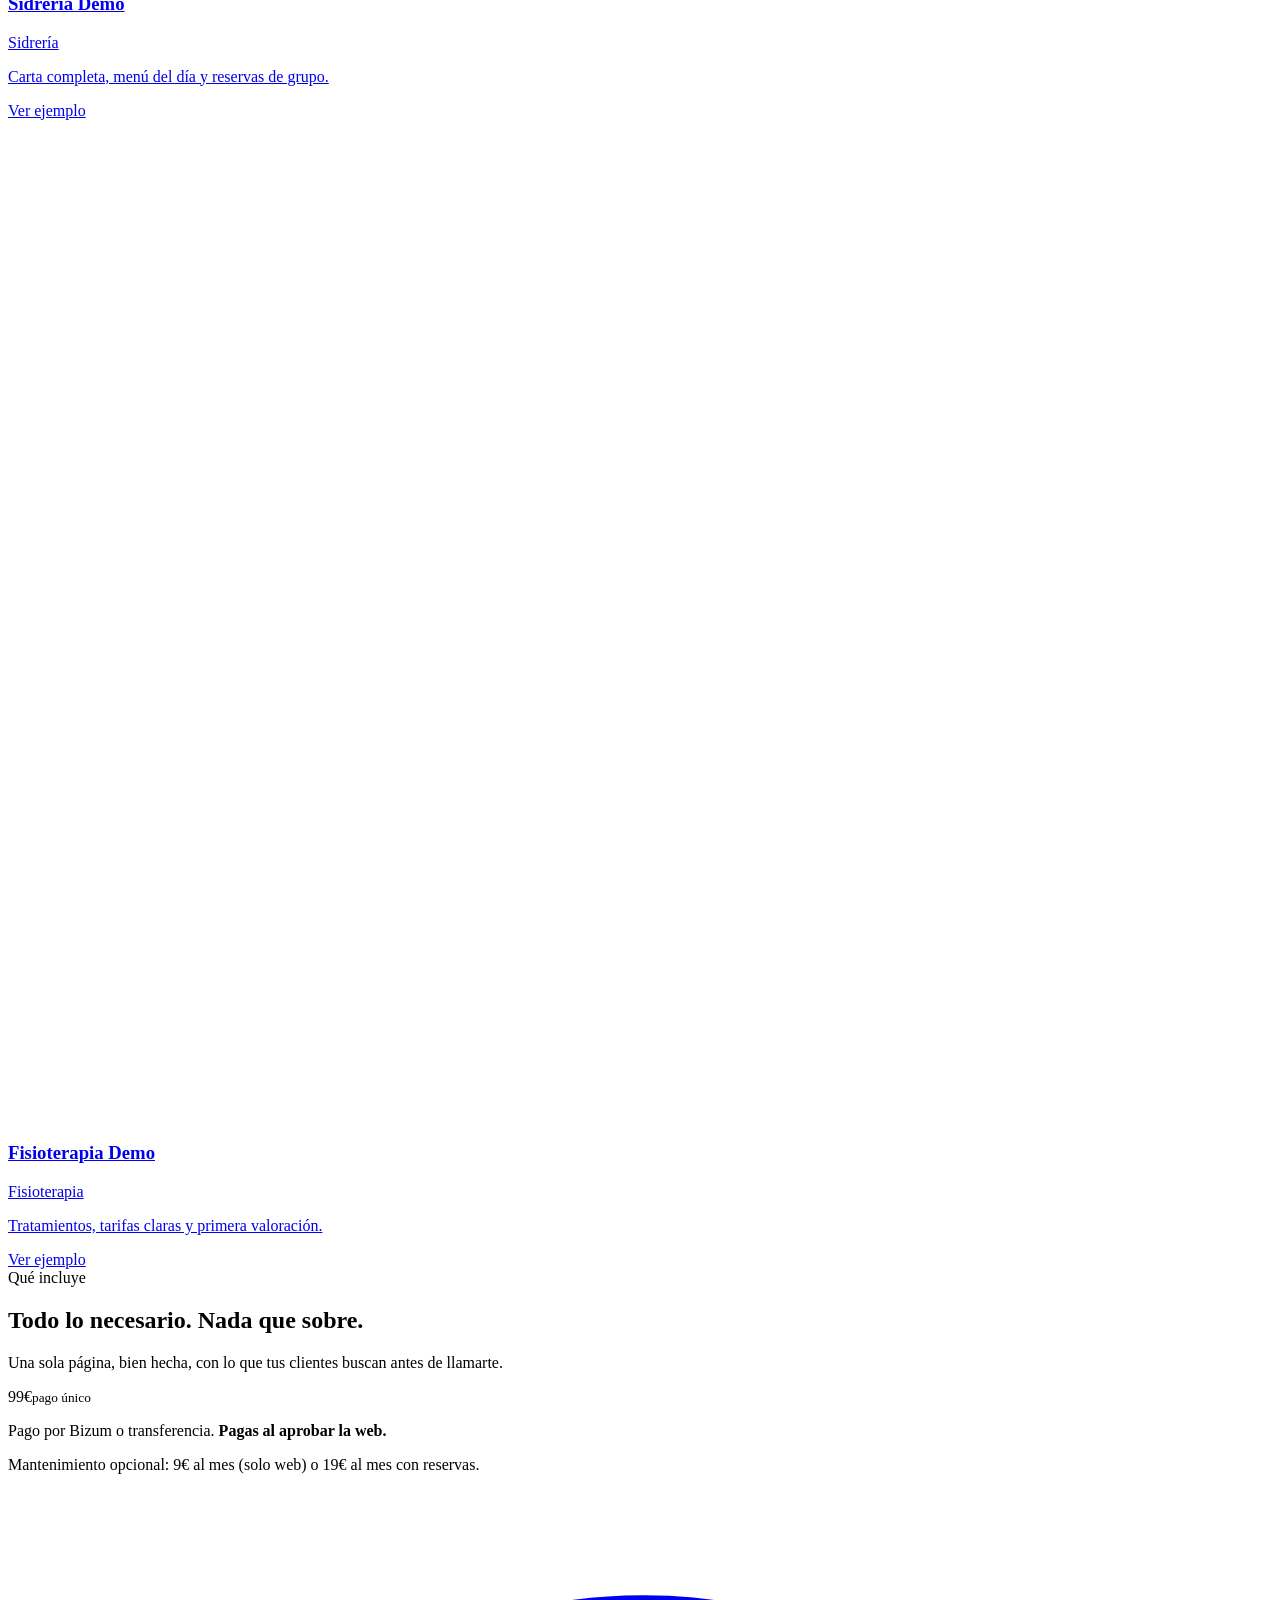
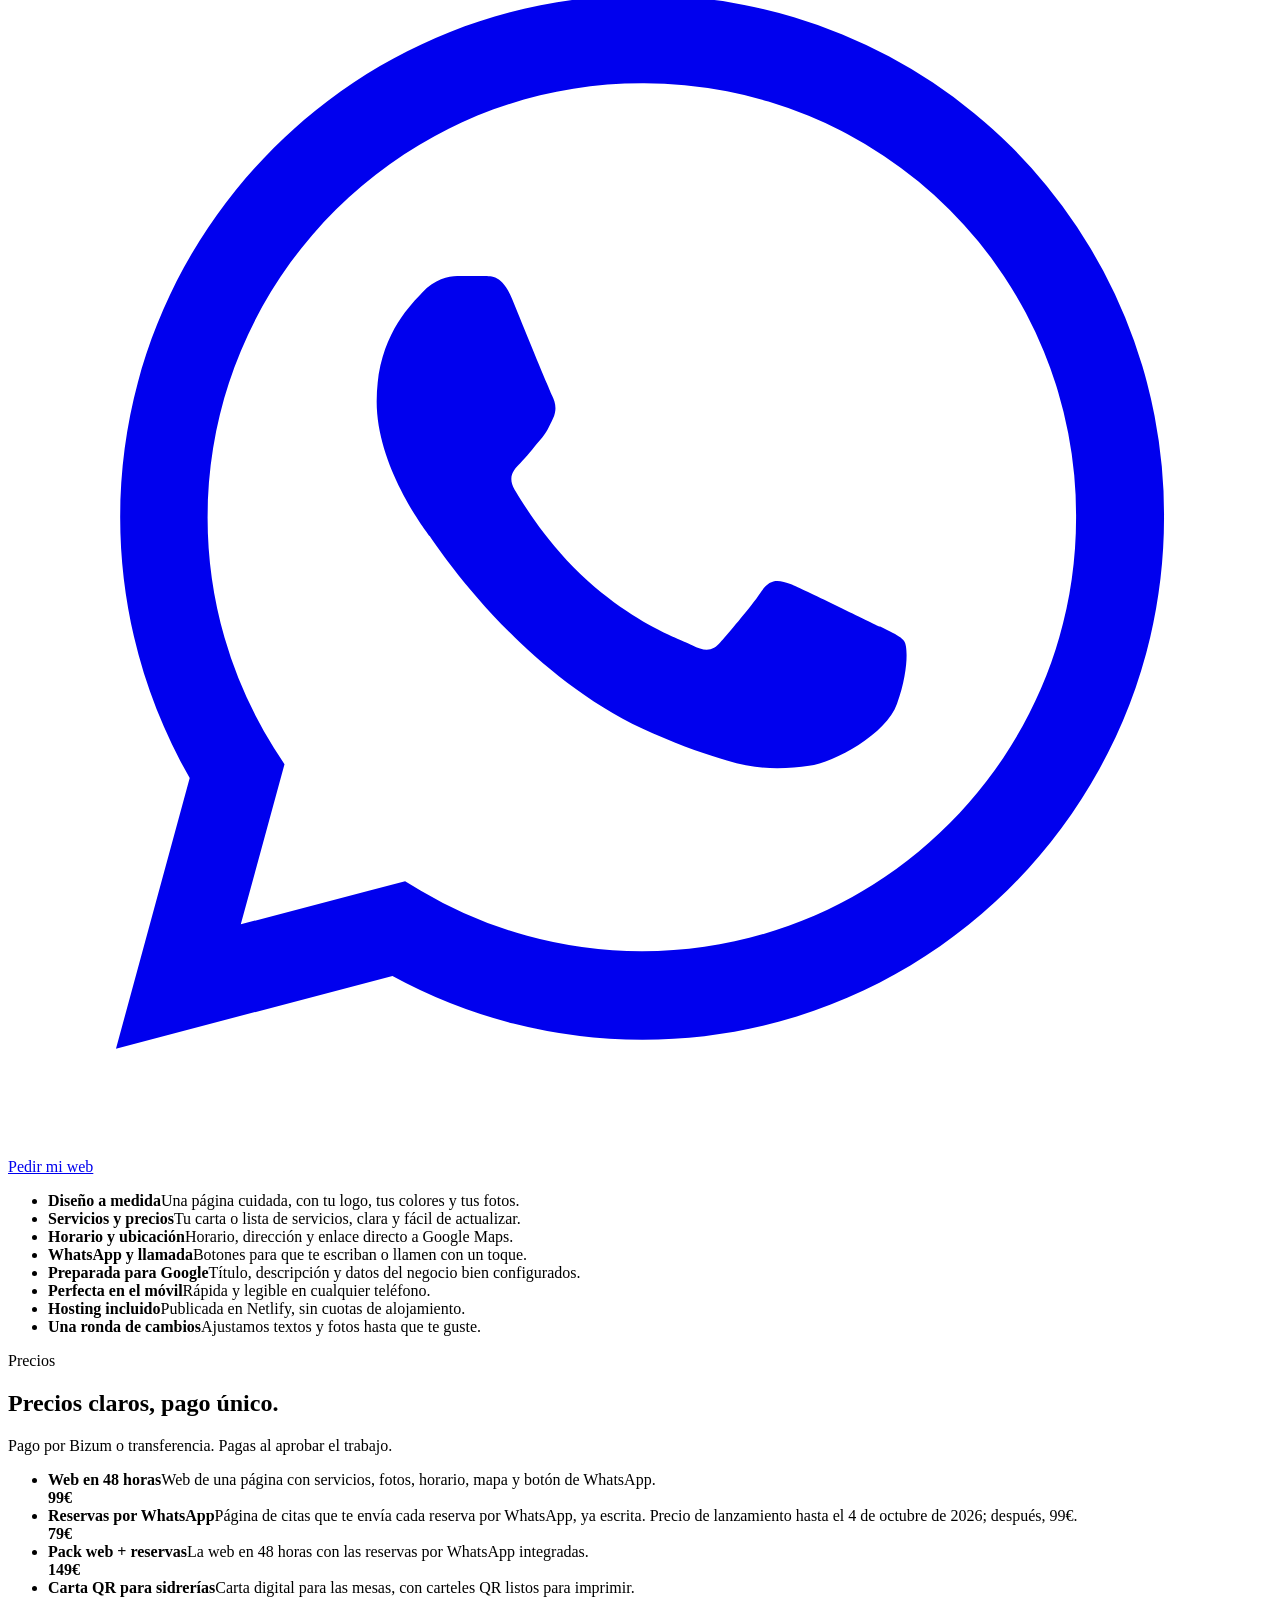
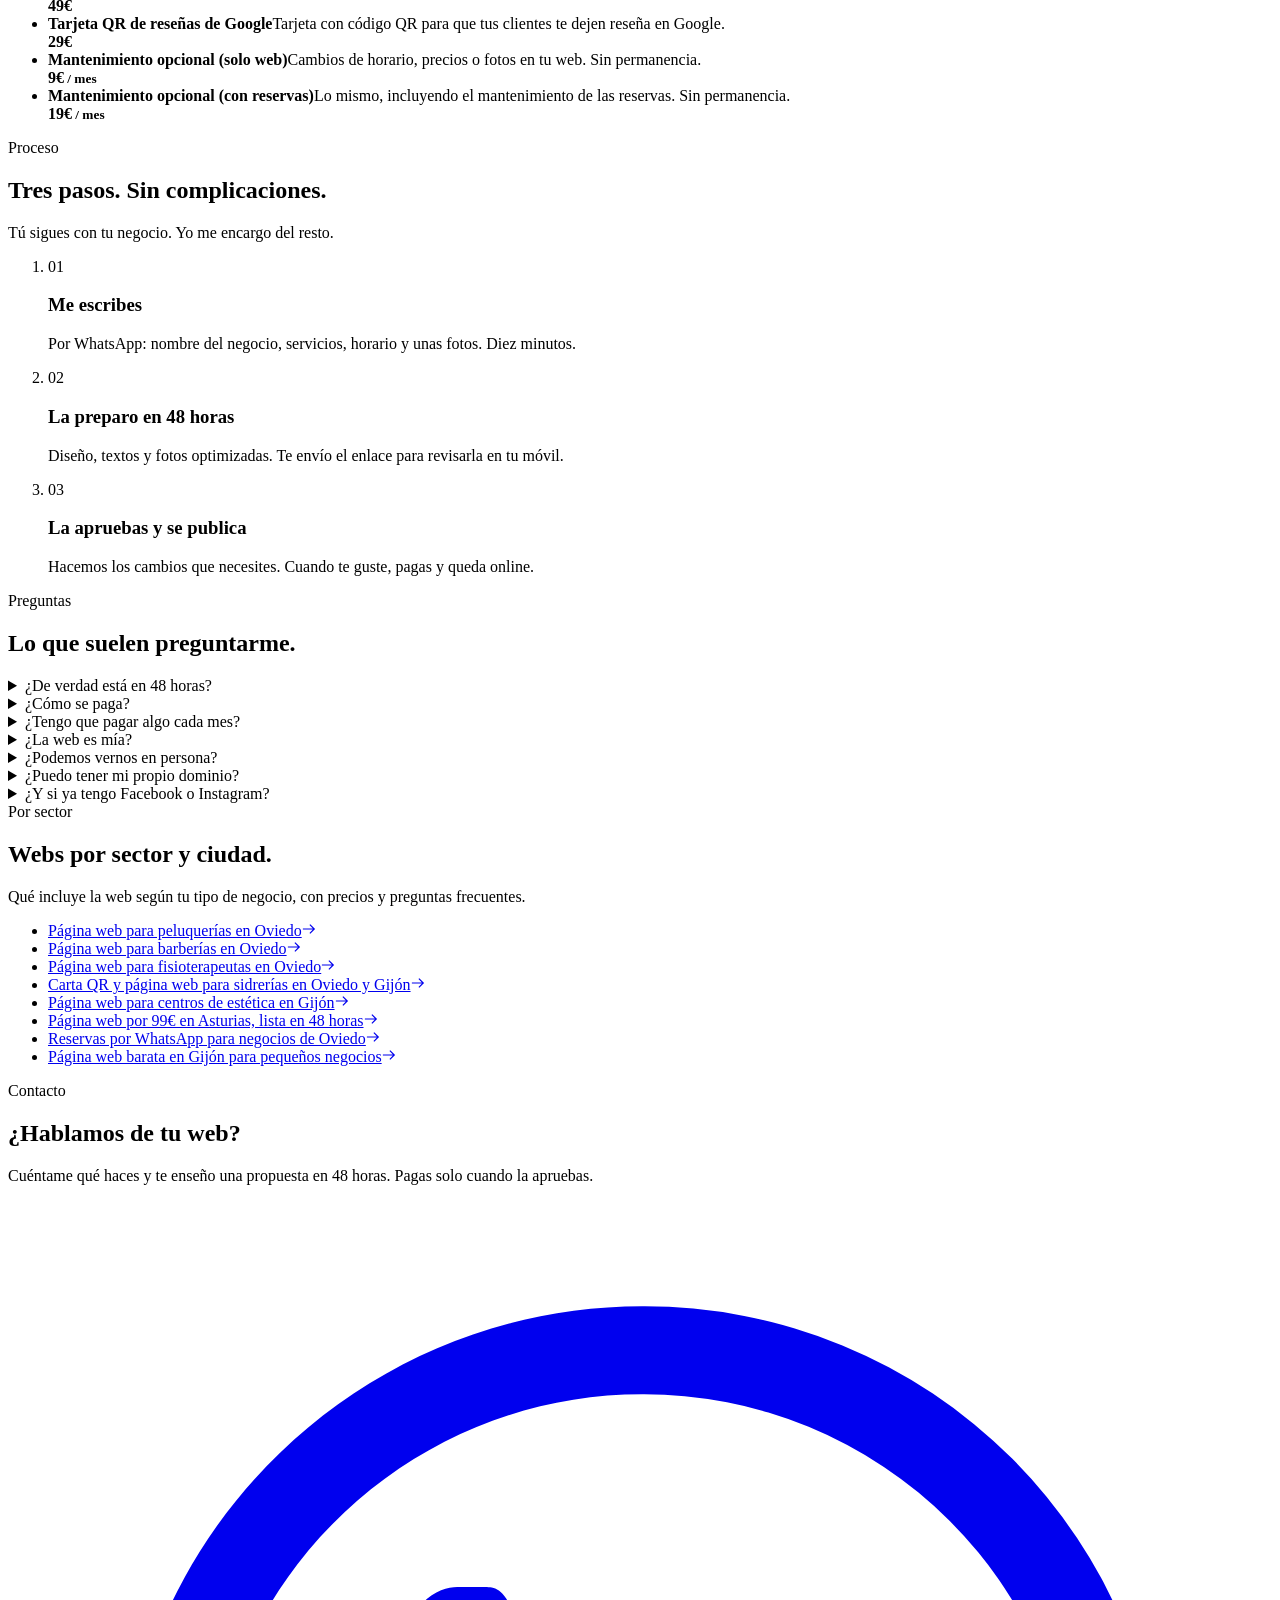
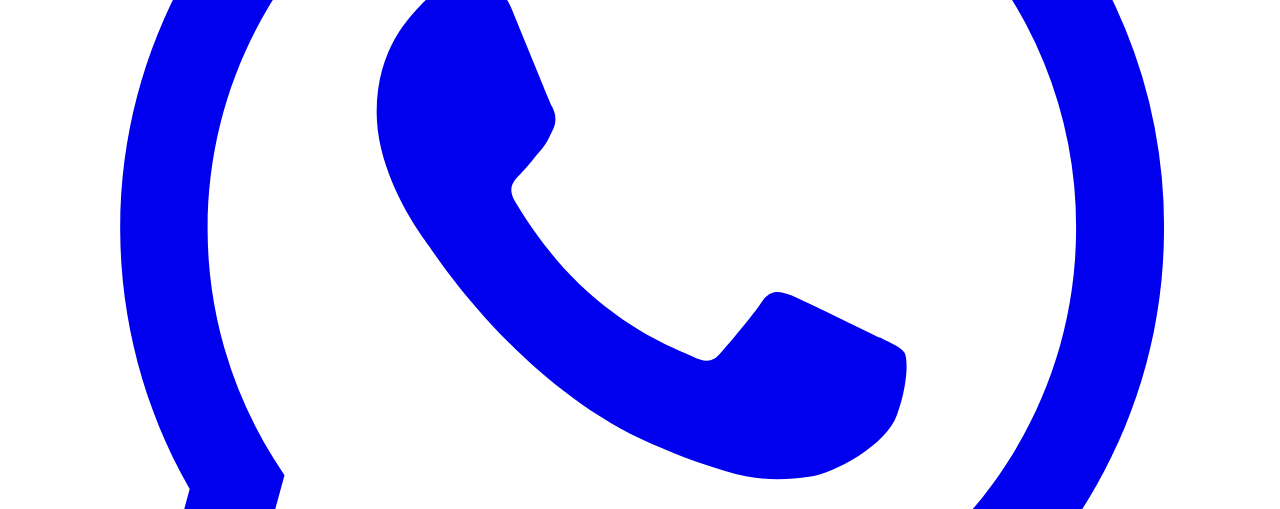
==== commit 9f28764e: "Unified price menu (offer_config.py single source), IVA constant, brand 'Virtualy · Ali Attia', prom" ====
--- a/site/index.html
+++ b/site/index.html
@@ -3,15 +3,15 @@
 <head>
 <meta charset="utf-8">
 <meta name="viewport" content="width=device-width, initial-scale=1, viewport-fit=cover">
-<title>Tu web profesional en 48 horas por 99€ · Oviedo y Asturias</title>
+<title>Tu web profesional en 48 horas por 99€ · Virtualy · Ali Attia</title>
 <meta name="description" content="Webs de una página para negocios locales de Oviedo y Asturias: servicios, fotos, horario, mapa y WhatsApp. 99€, lista en 48 horas. Pagas al aprobarla.">
 <meta name="robots" content="index, follow">
 <link rel="canonical" href="https://ali-webs-48h.netlify.app/">
 <meta name="theme-color" content="#0a0e1a">
 <meta property="og:type" content="website">
 <meta property="og:locale" content="es_ES">
-<meta property="og:site_name" content="Virtualy · Webs en 48 horas">
-<meta property="og:title" content="Tu web profesional en 48 horas. 99€.">
+<meta property="og:site_name" content="Virtualy · Ali Attia">
+<meta property="og:title" content="Tu web profesional en 48 horas. 99€. · Virtualy · Ali Attia">
 <meta property="og:description" content="Webs de una página para negocios locales de Oviedo y Asturias: servicios, fotos, horario, mapa y WhatsApp. 99€, lista en 48 horas. Pagas al aprobarla.">
 <meta property="og:url" content="https://ali-webs-48h.netlify.app/">
 <meta property="og:image" content="https://ali-webs-48h.netlify.app/assets/og.png">
@@ -25,7 +25,7 @@
 <link rel="stylesheet" href="/assets/css/base.css">
 <link rel="stylesheet" href="/assets/css/offer.css">
 
-<script type="application/ld+json">{"@context":"https://schema.org","@type":"ProfessionalService","@id":"https://ali-webs-48h.netlify.app/#negocio","name":"Web 48h · Ali Attia","url":"https://ali-webs-48h.netlify.app/","description":"Páginas web de una página, reservas por WhatsApp y cartas QR para pequeños negocios de Oviedo, Gijón y Asturias.","telephone":"+34677372245","email":"ali.attia@virtualy.win","priceRange":"19€ - 149€","areaServed":[{"@type":"City","name":"Oviedo"},{"@type":"City","name":"Gijón"},{"@type":"AdministrativeArea","name":"Asturias"}],"paymentAccepted":"Bizum, transferencia bancaria","hasOfferCatalog":{"@type":"OfferCatalog","name":"Servicios","itemListElement":[{"@type":"Offer","name":"Web de una página en 48 h","price":"99","priceCurrency":"EUR"},{"@type":"Offer","name":"Reservas por WhatsApp (precio de lanzamiento hasta el 4/10/2026; después 99€)","price":"79","priceCurrency":"EUR","priceValidUntil":"2026-10-04"},{"@type":"Offer","name":"Web + reservas por WhatsApp","price":"149","priceCurrency":"EUR"},{"@type":"Offer","name":"Carta QR para sidrerías","price":"49","priceCurrency":"EUR"},{"@type":"Offer","name":"Mantenimiento mensual opcional","price":"19","priceCurrency":"EUR"}]}}</script>
+<script type="application/ld+json">{"@context":"https://schema.org","@type":"ProfessionalService","@id":"https://ali-webs-48h.netlify.app/#negocio","name":"Virtualy · Ali Attia","url":"https://ali-webs-48h.netlify.app/","image":"https://ali-webs-48h.netlify.app/assets/og.png","description":"Webs de una página en 48 horas, reservas por WhatsApp y cartas QR para pequeños negocios de Oviedo, Gijón y Asturias.","telephone":"+34677372245","email":"ali.attia@virtualy.win","priceRange":"29€ - 149€","founder":{"@type":"Person","name":"Ali Attia"},"areaServed":[{"@type":"City","name":"Oviedo"},{"@type":"City","name":"Gijón"},{"@type":"AdministrativeArea","name":"Asturias"}],"address":{"@type":"PostalAddress","addressLocality":"Oviedo","addressRegion":"Asturias","addressCountry":"ES"},"paymentAccepted":"Bizum, transferencia bancaria","hasOfferCatalog":{"@type":"OfferCatalog","name":"Servicios","itemListElement":[{"@type":"Offer","name":"Web en 48 horas","price":"99","priceCurrency":"EUR"},{"@type":"Offer","name":"Reservas por WhatsApp","price":"79","priceCurrency":"EUR","priceValidUntil":"2026-10-04"},{"@type":"Offer","name":"Pack web + reservas","price":"149","priceCurrency":"EUR"},{"@type":"Offer","name":"Carta QR para sidrerías","price":"49","priceCurrency":"EUR"},{"@type":"Offer","name":"Tarjeta QR de reseñas de Google","price":"29","priceCurrency":"EUR"},{"@type":"Offer","name":"Mantenimiento opcional (solo web)","price":"9","priceCurrency":"EUR"},{"@type":"Offer","name":"Mantenimiento opcional (con reservas)","price":"19","priceCurrency":"EUR"}]}}</script>
 <script>
 (function(){var d=document.documentElement;d.classList.add('js');
 if(!('IntersectionObserver' in window)){d.classList.remove('js');return}
@@ -37,7 +37,7 @@
 <a class="skip" href="#main">Saltar al contenido</a>
 <header class="hdr">
   <div class="wrap">
-    <a class="brand" href="/" aria-label="Virtualy, inicio"><svg viewBox="0 0 32 32" aria-hidden="true"><rect x=".5" y=".5" width="31" height="31" fill="none" stroke="currentColor"/><path d="M9 9l7 14 7-14" fill="none" stroke="currentColor" stroke-width="2"/></svg><span>Virtualy</span></a>
+    <a class="brand" href="/" aria-label="Virtualy · Ali Attia, inicio"><svg viewBox="0 0 32 32" aria-hidden="true"><rect x=".5" y=".5" width="31" height="31" fill="none" stroke="currentColor"/><path d="M9 9l7 14 7-14" fill="none" stroke="currentColor" stroke-width="2"/></svg><span>Virtualy · Ali Attia</span></a>
     <nav class="nav" aria-label="Principal">
       <a href="#ejemplos">Ejemplos</a><a href="#incluye">Qué incluye</a><a href="#proceso">Proceso</a><a href="#preguntas">Preguntas</a>
     </nav>
@@ -100,7 +100,7 @@
       <div class="price">
         <div class="amt">99€<small>pago único</small></div>
         <p>Pago por Bizum o transferencia. <strong>Pagas al aprobar la web.</strong></p>
-        <p>Mantenimiento opcional: 9€/mes para cambios de horario, precios o fotos.</p>
+        <p>Mantenimiento opcional: 9€ al mes (solo web) o 19€ al mes con reservas.</p>
         <a class="btn btn--solid" href="https://wa.me/34677372245?text=Hola%20Ali%2C%20quiero%20mi%20web%20en%2048h%20por%2099%E2%82%AC.%20Mi%20negocio%20es%3A%20" target="_blank" rel="noopener"><svg viewBox="0 0 24 24" aria-hidden="true" fill="currentColor"><path d="M12.04 2C6.58 2 2.13 6.45 2.13 11.91c0 1.75.46 3.45 1.32 4.95L2.05 22l5.25-1.38a9.9 9.9 0 0 0 4.74 1.21h.01c5.46 0 9.9-4.45 9.9-9.91A9.86 9.86 0 0 0 12.04 2zm0 18.15h-.01a8.2 8.2 0 0 1-4.19-1.15l-.3-.18-3.12.82.83-3.04-.2-.31a8.2 8.2 0 0 1-1.26-4.38c0-4.54 3.7-8.24 8.25-8.24a8.2 8.2 0 0 1 8.24 8.25c0 4.54-3.7 8.23-8.24 8.23zm4.52-6.16c-.25-.12-1.47-.72-1.69-.81-.23-.08-.39-.12-.56.13-.16.25-.64.81-.78.97-.14.17-.29.19-.54.06-.25-.12-1.05-.39-1.99-1.23-.74-.66-1.23-1.47-1.38-1.72-.14-.25-.02-.38.11-.51.11-.11.25-.29.37-.43.13-.15.17-.25.25-.42.08-.17.04-.31-.02-.43-.06-.13-.56-1.35-.76-1.84-.2-.48-.41-.42-.56-.43h-.48c-.17 0-.43.06-.66.31-.23.25-.87.85-.87 2.07 0 1.22.89 2.4 1.01 2.56.12.17 1.75 2.67 4.23 3.74.59.26 1.05.41 1.41.52.59.19 1.13.16 1.56.1.48-.07 1.47-.6 1.67-1.18.21-.58.21-1.07.14-1.18-.06-.1-.22-.16-.47-.29z"/></svg><span>Pedir mi web</span></a>
       </div>
     </div>
@@ -117,6 +117,25 @@
   </div>
 </section>
 
+<section id="precio">
+  <div class="wrap">
+    <div class="shead reveal">
+      <div><span class="eyebrow">Precios</span><h2 style="margin-top:20px">Precios claros, pago único.</h2></div>
+      <p>Pago por Bizum o transferencia. Pagas al aprobar el trabajo.</p>
+    </div>
+    <ul class="pmenu reveal">
+<li><div><b>Web en 48 horas</b><span>Web de una página con servicios, fotos, horario, mapa y botón de WhatsApp.</span></div><strong>99€<small></small></strong></li>
+<li><div><b>Reservas por WhatsApp</b><span>Página de citas que te envía cada reserva por WhatsApp, ya escrita. Precio de lanzamiento hasta el 4 de octubre de 2026; después, 99€.</span></div><strong>79€<small></small></strong></li>
+<li><div><b>Pack web + reservas</b><span>La web en 48 horas con las reservas por WhatsApp integradas.</span></div><strong>149€<small></small></strong></li>
+<li><div><b>Carta QR para sidrerías</b><span>Carta digital para las mesas, con carteles QR listos para imprimir.</span></div><strong>49€<small></small></strong></li>
+<li><div><b>Tarjeta QR de reseñas de Google</b><span>Tarjeta con código QR para que tus clientes te dejen reseña en Google.</span></div><strong>29€<small></small></strong></li>
+<li><div><b>Mantenimiento opcional (solo web)</b><span>Cambios de horario, precios o fotos en tu web. Sin permanencia.</span></div><strong>9€<small> / mes</small></strong></li>
+<li><div><b>Mantenimiento opcional (con reservas)</b><span>Lo mismo, incluyendo el mantenimiento de las reservas. Sin permanencia.</span></div><strong>19€<small> / mes</small></strong></li>
+    </ul>
+    
+  </div>
+</section>
+
 <section id="proceso">
   <div class="wrap">
     <div class="shead reveal">
@@ -139,7 +158,9 @@
     <div class="faq reveal">
 <details><summary>¿De verdad está en 48 horas?<i aria-hidden="true"></i></summary><p>Sí. Cuando me envías el texto básico y algunas fotos, en 48 horas tienes la web lista para revisar. Si no tienes fotos, usamos imágenes profesionales con licencia libre.</p></details>
 <details><summary>¿Cómo se paga?<i aria-hidden="true"></i></summary><p>Pago por Bizum o transferencia. Pagas al aprobar la web, no antes.</p></details>
-<details><summary>¿Tengo que pagar algo cada mes?<i aria-hidden="true"></i></summary><p>No. El alojamiento es gratuito. Si quieres que me ocupe de los cambios y el mantenimiento, hay una cuota opcional de 9€ al mes.</p></details>
+<details><summary>¿Tengo que pagar algo cada mes?<i aria-hidden="true"></i></summary><p>No. El alojamiento es gratuito. El mantenimiento es opcional y sin permanencia: 9€ al mes para la web, 19€ al mes si incluye reservas por WhatsApp.</p></details>
+<details><summary>¿La web es mía?<i aria-hidden="true"></i></summary><p>Sí, la web es tuya. Si lo pides, te entrego los archivos y el dominio.</p></details>
+<details><summary>¿Podemos vernos en persona?<i aria-hidden="true"></i></summary><p>Sí. Si estás en Oviedo o Gijón, nos vemos en tu negocio. Si no, lo hacemos todo por WhatsApp.</p></details>
 <details><summary>¿Puedo tener mi propio dominio?<i aria-hidden="true"></i></summary><p>Sí. Puedo conectar un dominio tuyo (tunegocio.es). El dominio se paga aparte al registrador, normalmente entre 10€ y 15€ al año.</p></details>
 <details><summary>¿Y si ya tengo Facebook o Instagram?<i aria-hidden="true"></i></summary><p>Perfecto: los enlazamos. La web te da un sitio propio, que aparece en Google y que tú controlas.</p></details>
     </div>
@@ -155,11 +176,11 @@
 <li><a href="/web-peluquerias-oviedo/"><span>Página web para peluquerías en Oviedo</span><svg viewBox="0 0 16 16" width="14" height="14" aria-hidden="true"><path d="M1 8h13M9 3l5 5-5 5" fill="none" stroke="currentColor" stroke-width="1.4"/></svg></a></li>
 <li><a href="/web-barberias-oviedo/"><span>Página web para barberías en Oviedo</span><svg viewBox="0 0 16 16" width="14" height="14" aria-hidden="true"><path d="M1 8h13M9 3l5 5-5 5" fill="none" stroke="currentColor" stroke-width="1.4"/></svg></a></li>
 <li><a href="/web-fisioterapia-oviedo/"><span>Página web para fisioterapeutas en Oviedo</span><svg viewBox="0 0 16 16" width="14" height="14" aria-hidden="true"><path d="M1 8h13M9 3l5 5-5 5" fill="none" stroke="currentColor" stroke-width="1.4"/></svg></a></li>
-<li><a href="/sidrerias-oviedo-gijon/"><span>Carta QR y web para sidrerías en Oviedo y Gijón</span><svg viewBox="0 0 16 16" width="14" height="14" aria-hidden="true"><path d="M1 8h13M9 3l5 5-5 5" fill="none" stroke="currentColor" stroke-width="1.4"/></svg></a></li>
+<li><a href="/sidrerias-oviedo-gijon/"><span>Carta QR y página web para sidrerías en Oviedo y Gijón</span><svg viewBox="0 0 16 16" width="14" height="14" aria-hidden="true"><path d="M1 8h13M9 3l5 5-5 5" fill="none" stroke="currentColor" stroke-width="1.4"/></svg></a></li>
 <li><a href="/web-estetica-gijon/"><span>Página web para centros de estética en Gijón</span><svg viewBox="0 0 16 16" width="14" height="14" aria-hidden="true"><path d="M1 8h13M9 3l5 5-5 5" fill="none" stroke="currentColor" stroke-width="1.4"/></svg></a></li>
-<li><a href="/diseno-web-gijon/"><span>Página web barata en Gijón</span><svg viewBox="0 0 16 16" width="14" height="14" aria-hidden="true"><path d="M1 8h13M9 3l5 5-5 5" fill="none" stroke="currentColor" stroke-width="1.4"/></svg></a></li>
-<li><a href="/web-99-euros-asturias/"><span>Página web por 99€ en Asturias</span><svg viewBox="0 0 16 16" width="14" height="14" aria-hidden="true"><path d="M1 8h13M9 3l5 5-5 5" fill="none" stroke="currentColor" stroke-width="1.4"/></svg></a></li>
+<li><a href="/web-99-euros-asturias/"><span>Página web por 99€ en Asturias, lista en 48 horas</span><svg viewBox="0 0 16 16" width="14" height="14" aria-hidden="true"><path d="M1 8h13M9 3l5 5-5 5" fill="none" stroke="currentColor" stroke-width="1.4"/></svg></a></li>
 <li><a href="/reservas-whatsapp-oviedo/"><span>Reservas por WhatsApp para negocios de Oviedo</span><svg viewBox="0 0 16 16" width="14" height="14" aria-hidden="true"><path d="M1 8h13M9 3l5 5-5 5" fill="none" stroke="currentColor" stroke-width="1.4"/></svg></a></li>
+<li><a href="/diseno-web-gijon/"><span>Página web barata en Gijón para pequeños negocios</span><svg viewBox="0 0 16 16" width="14" height="14" aria-hidden="true"><path d="M1 8h13M9 3l5 5-5 5" fill="none" stroke="currentColor" stroke-width="1.4"/></svg></a></li>
     </ul>
   </div>
 </section>
@@ -167,7 +188,7 @@
   <div class="wrap reveal">
     <span class="eyebrow">Contacto</span>
     <h2>¿Hablamos de tu web?</h2>
-    <p>Cuéntame qué haces y te enseño una propuesta en 48 horas. Si no te convence, no pagas nada.</p>
+    <p>Cuéntame qué haces y te enseño una propuesta en 48 horas. Pagas solo cuando la apruebas.</p>
     <div class="ctas">
       <a class="btn btn--solid" href="https://wa.me/34677372245?text=Hola%20Ali%2C%20quiero%20mi%20web%20en%2048h%20por%2099%E2%82%AC.%20Mi%20negocio%20es%3A%20" target="_blank" rel="noopener"><svg viewBox="0 0 24 24" aria-hidden="true" fill="currentColor"><path d="M12.04 2C6.58 2 2.13 6.45 2.13 11.91c0 1.75.46 3.45 1.32 4.95L2.05 22l5.25-1.38a9.9 9.9 0 0 0 4.74 1.21h.01c5.46 0 9.9-4.45 9.9-9.91A9.86 9.86 0 0 0 12.04 2zm0 18.15h-.01a8.2 8.2 0 0 1-4.19-1.15l-.3-.18-3.12.82.83-3.04-.2-.31a8.2 8.2 0 0 1-1.26-4.38c0-4.54 3.7-8.24 8.25-8.24a8.2 8.2 0 0 1 8.24 8.25c0 4.54-3.7 8.23-8.24 8.23zm4.52-6.16c-.25-.12-1.47-.72-1.69-.81-.23-.08-.39-.12-.56.13-.16.25-.64.81-.78.97-.14.17-.29.19-.54.06-.25-.12-1.05-.39-1.99-1.23-.74-.66-1.23-1.47-1.38-1.72-.14-.25-.02-.38.11-.51.11-.11.25-.29.37-.43.13-.15.17-.25.25-.42.08-.17.04-.31-.02-.43-.06-.13-.56-1.35-.76-1.84-.2-.48-.41-.42-.56-.43h-.48c-.17 0-.43.06-.66.31-.23.25-.87.85-.87 2.07 0 1.22.89 2.4 1.01 2.56.12.17 1.75 2.67 4.23 3.74.59.26 1.05.41 1.41.52.59.19 1.13.16 1.56.1.48-.07 1.47-.6 1.67-1.18.21-.58.21-1.07.14-1.18-.06-.1-.22-.16-.47-.29z"/></svg><span>Escribir por WhatsApp</span></a>
       <a class="link" href="mailto:ali.attia@virtualy.win?subject=Quiero%20mi%20web%20en%2048h">ali.attia@virtualy.win</a>
@@ -177,8 +198,8 @@
 </main>
 <footer class="ftr">
   <div class="wrap">
-    <a class="brand" href="/"><svg viewBox="0 0 32 32" aria-hidden="true"><rect x=".5" y=".5" width="31" height="31" fill="none" stroke="currentColor"/><path d="M9 9l7 14 7-14" fill="none" stroke="currentColor" stroke-width="2"/></svg><span>Virtualy</span></a>
-    <span>Ali Attia · Webs para negocios locales · Oviedo, Asturias</span>
+    <a class="brand" href="/"><svg viewBox="0 0 32 32" aria-hidden="true"><rect x=".5" y=".5" width="31" height="31" fill="none" stroke="currentColor"/><path d="M9 9l7 14 7-14" fill="none" stroke="currentColor" stroke-width="2"/></svg><span>Virtualy · Ali Attia</span></a>
+    <span>Webs para negocios locales · Oviedo, Gijón y Asturias</span>
     <a href="mailto:ali.attia@virtualy.win?subject=Quiero%20mi%20web%20en%2048h">ali.attia@virtualy.win</a>
     <span>© 2026</span>
   </div>
